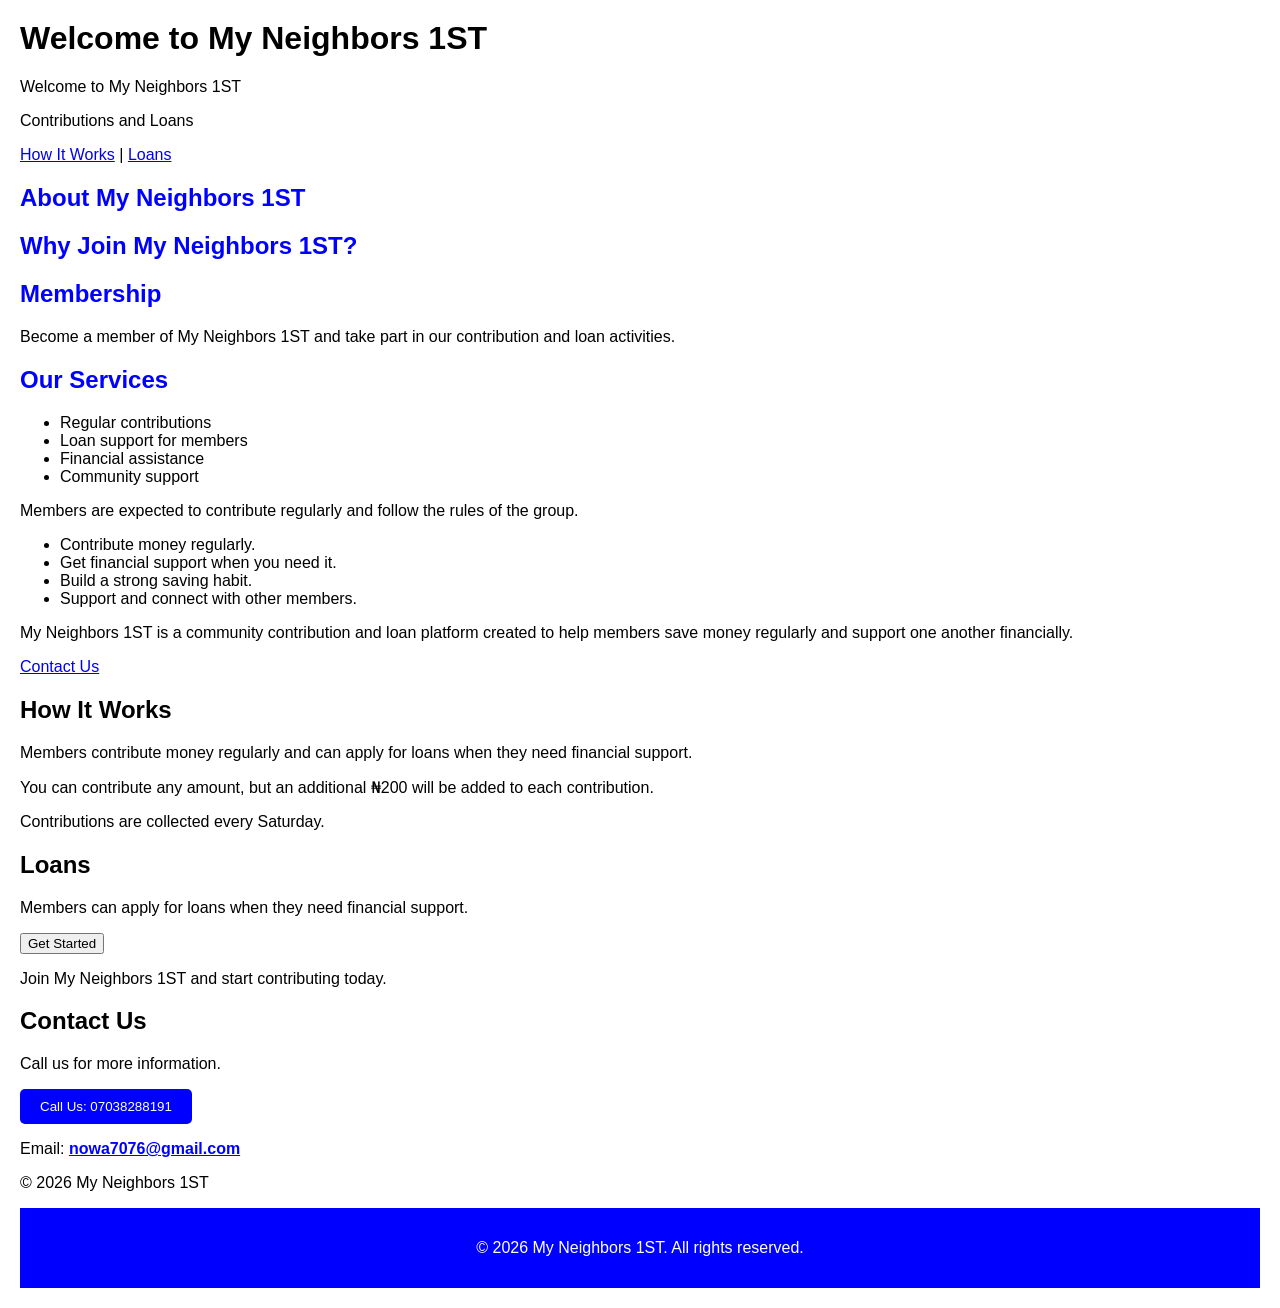
==== index.html @ dee81423 "Add files via upload" ====
</html>
</head>
<meta name="viewport" content="width=device-width, initial-scale=1.0">
  <h1>Welcome to My Neighbors 1ST</h1>
  <p>Welcome to My Neighbors 1ST</p>
  <p>Contributions and Loans</p>
  <nav>
    <a href="#how-it-works">How It Works</a> |
    <a href="#loans">Loans</a>
    <h2 style="color: blue;">About My Neighbors 1ST</h2>
    <h2 style="color: blue;">Why Join My Neighbors 1ST?</h2>
    <h2 style="color: blue;">Membership</h2>
<p>Become a member of My Neighbors 1ST and take part in our contribution and loan activities.</p>
    <h2 style="color: blue;">Our Services</h2>
<ul>
  <li>Regular contributions</li>
  <li>Loan support for members</li>
  <li>Financial assistance</li>
  <li>Community support</li>
</ul>
<p>Members are expected to contribute regularly and follow the rules of the group.</p>
<ul>
  <li>Contribute money regularly.</li>
  <li>Get financial support when you need it.</li>
  <li>Build a strong saving habit.</li>
  <li>Support and connect with other members.</li>
</ul>
<p>My Neighbors 1ST is a community contribution and loan platform created to help members save money regularly and support one another financially.</p>
    <a href="#contact">Contact Us</a>
  </nav>
<h2 id="how-it-works">How It Works</h2>
<p>Members contribute money regularly and can apply for loans when they need financial support.</p>
<p>You can contribute any amount, but an additional ₦200 will be added to each contribution.</p>
  <p>Contributions are collected every Saturday.</p>
  <h2 id="loans">Loans</h2>
<p>Members can apply for loans when they need financial support.</p>
<button>Get Started</button>
<p>Join My Neighbors 1ST and start contributing today.</p>
  <h2 id="contact">Contact Us</h2>
<p>Call us for more information.</p>
<button style="background-color: blue; color: white; padding: 10px 20px; border: none; border-radius: 5px;" onclick="window.location.href='tel:07038288191'">Call Us: 07038288191</button>
<p>Email: <a href="mailto:nowa7076@gmail.com" style="color: blue; font-weight: bold;">nowa7076@gmail.com</a></p>
  <p>© 2026 My Neighbors 1ST</p>
<footer style="text-align: center; padding: 15px; background-color: blue; color: white;">
  <p>© 2026 My Neighbors 1ST. All rights reserved.</p>
</footer>
<body style="font-family: Arial, sans-serif; margin: 0; padding: 20px;">
</html>
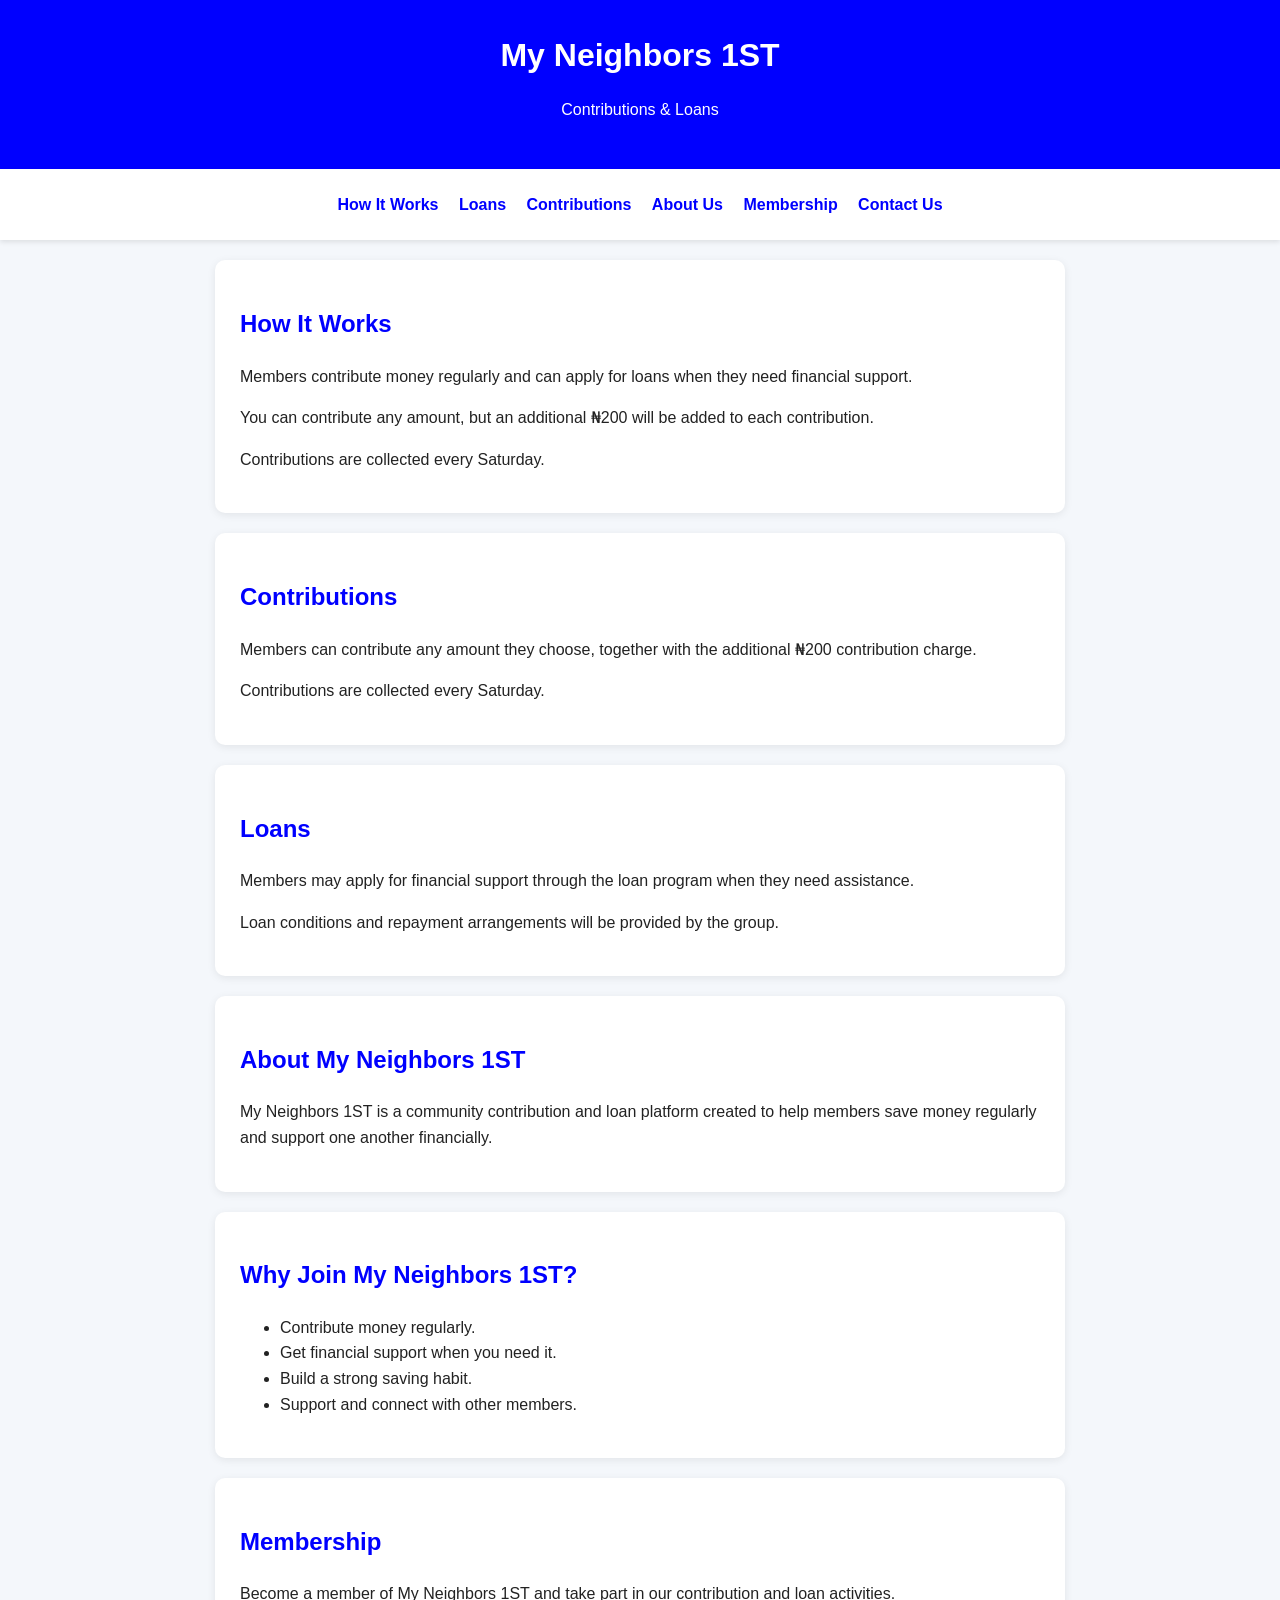
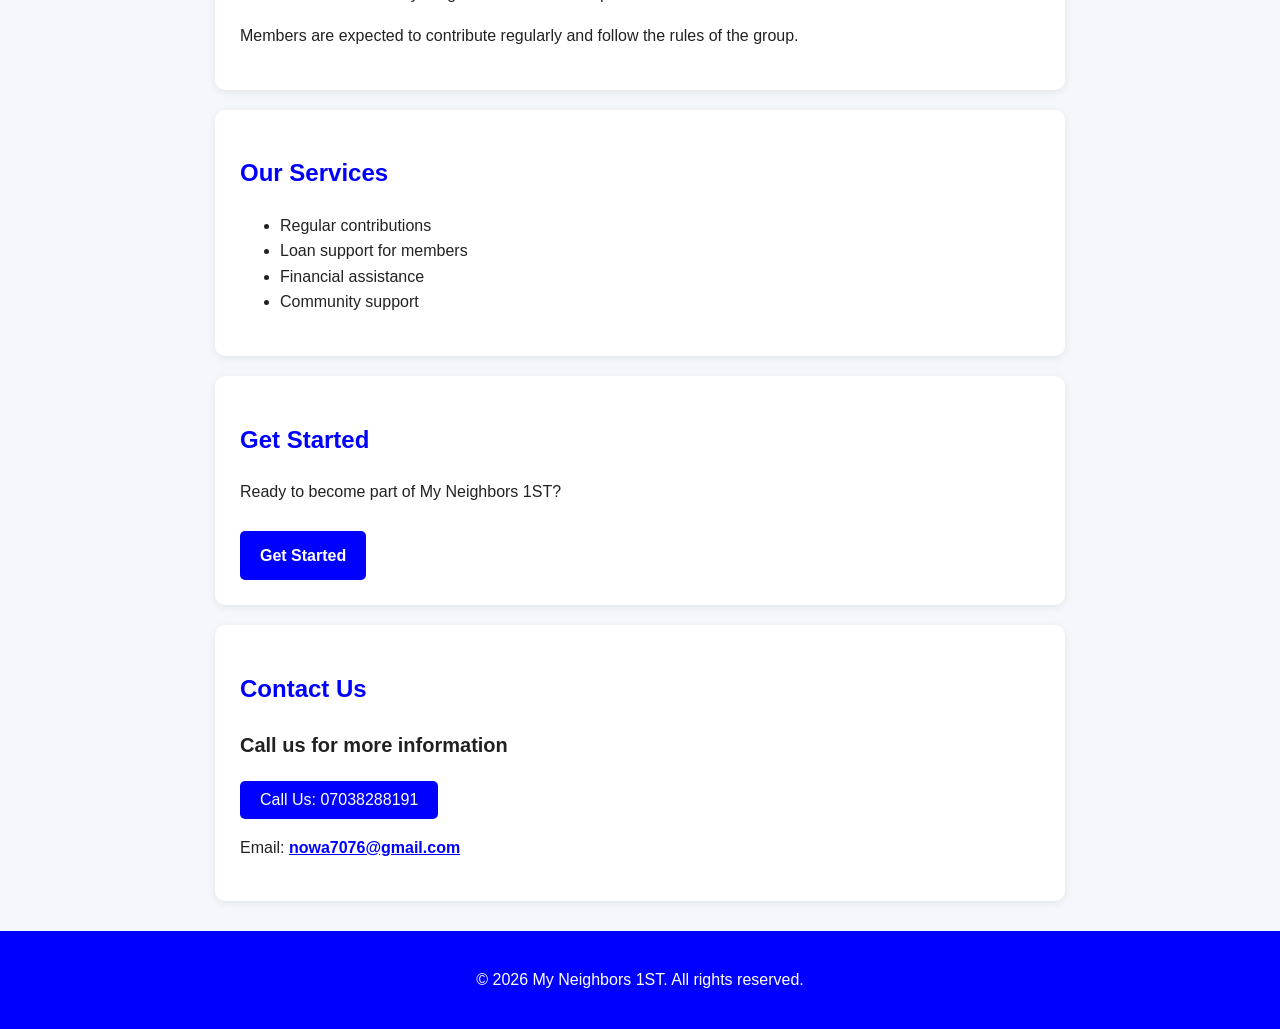
==== commit 2299f362: "Nice and beautiful Added structure and styling for the My Neighbors 1ST website, including sections " ====
--- a/index.html
+++ b/index.html
@@ -1,48 +1,235 @@
-</html>
+<!DOCTYPE html>
+<html lang="en">
+<head>
+  <meta charset="UTF-8">
+  <meta name="viewport" content="width=device-width, initial-scale=1.0">
+  <title>My Neighbors 1ST - Contributions & Loans</title>
+
+  <style>
+    body {
+      font-family: Arial, sans-serif;
+      margin: 0;
+      padding: 0;
+      background-color: #f4f7fb;
+      color: #222;
+      line-height: 1.6;
+    }
+
+    header {
+      background-color: blue;
+      color: white;
+      text-align: center;
+      padding: 30px 15px;
+    }
+
+    header h1 {
+      margin: 0;
+    }
+
+    nav {
+      background-color: white;
+      text-align: center;
+      padding: 15px;
+      box-shadow: 0 2px 5px rgba(0,0,0,0.1);
+    }
+
+    nav a {
+      color: blue;
+      text-decoration: none;
+      font-weight: bold;
+      margin: 8px;
+      display: inline-block;
+    }
+
+    section {
+      background-color: white;
+      max-width: 800px;
+      margin: 20px auto;
+      padding: 25px;
+      border-radius: 10px;
+      box-shadow: 0 2px 8px rgba(0,0,0,0.08);
+    }
+
+    h2 {
+      color: blue;
+    }
+
+    .button {
+      display: inline-block;
+      background-color: blue;
+      color: white;
+      padding: 12px 20px;
+      text-decoration: none;
+      border-radius: 5px;
+      font-weight: bold;
+      margin-top: 10px;
+    }
+
+    .contact-button {
+      background-color: blue;
+      color: white;
+      padding: 10px 20px;
+      border: none;
+      border-radius: 5px;
+      font-size: 16px;
+      cursor: pointer;
+    }
+
+    .email {
+      color: blue;
+      font-weight: bold;
+    }
+
+    footer {
+      text-align: center;
+      padding: 20px;
+      background-color: blue;
+      color: white;
+      margin-top: 30px;
+    }
+
+    @media (max-width: 600px) {
+      section {
+        margin: 15px 10px;
+        padding: 20px;
+      }
+
+      nav a {
+        display: block;
+        margin: 10px;
+      }
+    }
+  </style>
 </head>
-<meta name="viewport" content="width=device-width, initial-scale=1.0">
-  <h1>Welcome to My Neighbors 1ST</h1>
-  <p>Welcome to My Neighbors 1ST</p>
-  <p>Contributions and Loans</p>
+
+<body>
+
+  <header>
+    <h1>My Neighbors 1ST</h1>
+    <p>Contributions & Loans</p>
+  </header>
+
   <nav>
-    <a href="#how-it-works">How It Works</a> |
+    <a href="#how-it-works">How It Works</a>
     <a href="#loans">Loans</a>
-    <h2 style="color: blue;">About My Neighbors 1ST</h2>
-    <h2 style="color: blue;">Why Join My Neighbors 1ST?</h2>
-    <h2 style="color: blue;">Membership</h2>
-<p>Become a member of My Neighbors 1ST and take part in our contribution and loan activities.</p>
-    <h2 style="color: blue;">Our Services</h2>
-<ul>
-  <li>Regular contributions</li>
-  <li>Loan support for members</li>
-  <li>Financial assistance</li>
-  <li>Community support</li>
-</ul>
-<p>Members are expected to contribute regularly and follow the rules of the group.</p>
-<ul>
-  <li>Contribute money regularly.</li>
-  <li>Get financial support when you need it.</li>
-  <li>Build a strong saving habit.</li>
-  <li>Support and connect with other members.</li>
-</ul>
-<p>My Neighbors 1ST is a community contribution and loan platform created to help members save money regularly and support one another financially.</p>
+    <a href="#contributions">Contributions</a>
+    <a href="#about">About Us</a>
+    <a href="#membership">Membership</a>
     <a href="#contact">Contact Us</a>
   </nav>
-<h2 id="how-it-works">How It Works</h2>
-<p>Members contribute money regularly and can apply for loans when they need financial support.</p>
-<p>You can contribute any amount, but an additional ₦200 will be added to each contribution.</p>
-  <p>Contributions are collected every Saturday.</p>
-  <h2 id="loans">Loans</h2>
-<p>Members can apply for loans when they need financial support.</p>
-<button>Get Started</button>
-<p>Join My Neighbors 1ST and start contributing today.</p>
-  <h2 id="contact">Contact Us</h2>
-<p>Call us for more information.</p>
-<button style="background-color: blue; color: white; padding: 10px 20px; border: none; border-radius: 5px;" onclick="window.location.href='tel:07038288191'">Call Us: 07038288191</button>
-<p>Email: <a href="mailto:nowa7076@gmail.com" style="color: blue; font-weight: bold;">nowa7076@gmail.com</a></p>
-  <p>© 2026 My Neighbors 1ST</p>
-<footer style="text-align: center; padding: 15px; background-color: blue; color: white;">
-  <p>© 2026 My Neighbors 1ST. All rights reserved.</p>
-</footer>
-<body style="font-family: Arial, sans-serif; margin: 0; padding: 20px;">
+
+  <section id="how-it-works">
+    <h2>How It Works</h2>
+    <p>
+      Members contribute money regularly and can apply for loans
+      when they need financial support.
+    </p>
+    <p>
+      You can contribute any amount, but an additional ₦200 will
+      be added to each contribution.
+    </p>
+    <p>Contributions are collected every Saturday.</p>
+  </section>
+
+  <section id="contributions">
+    <h2>Contributions</h2>
+    <p>
+      Members can contribute any amount they choose, together with
+      the additional ₦200 contribution charge.
+    </p>
+    <p>
+      Contributions are collected every Saturday.
+    </p>
+  </section>
+
+  <section id="loans">
+    <h2>Loans</h2>
+    <p>
+      Members may apply for financial support through the loan
+      program when they need assistance.
+    </p>
+    <p>
+      Loan conditions and repayment arrangements will be provided
+      by the group.
+    </p>
+  </section>
+
+  <section id="about">
+    <h2>About My Neighbors 1ST</h2>
+    <p>
+      My Neighbors 1ST is a community contribution and loan platform
+      created to help members save money regularly and support one
+      another financially.
+    </p>
+  </section>
+
+  <section>
+    <h2>Why Join My Neighbors 1ST?</h2>
+    <ul>
+      <li>Contribute money regularly.</li>
+      <li>Get financial support when you need it.</li>
+      <li>Build a strong saving habit.</li>
+      <li>Support and connect with other members.</li>
+    </ul>
+  </section>
+
+  <section id="membership">
+    <h2>Membership</h2>
+    <p>
+      Become a member of My Neighbors 1ST and take part in our
+      contribution and loan activities.
+    </p>
+    <p>
+      Members are expected to contribute regularly and follow the
+      rules of the group.
+    </p>
+  </section>
+
+  <section>
+    <h2>Our Services</h2>
+    <ul>
+      <li>Regular contributions</li>
+      <li>Loan support for members</li>
+      <li>Financial assistance</li>
+      <li>Community support</li>
+    </ul>
+  </section>
+
+  <section>
+    <h2>Get Started</h2>
+    <p>
+      Ready to become part of My Neighbors 1ST?
+    </p>
+
+    <a href="#contact" class="button">Get Started</a>
+  </section>
+
+  <section id="contact">
+    <h2>Contact Us</h2>
+
+    <p style="font-weight: bold; font-size: 20px;">
+      Call us for more information
+    </p>
+
+    <button
+      class="contact-button"
+      onclick="window.location.href='tel:07038288191'">
+      Call Us: 07038288191
+    </button>
+
+    <p>
+      Email:
+      <a
+        href="mailto:nowa7076@gmail.com"
+        class="email">
+        nowa7076@gmail.com
+      </a>
+    </p>
+  </section>
+
+  <footer>
+    <p>© 2026 My Neighbors 1ST. All rights reserved.</p>
+  </footer>
+
+</body>
 </html>
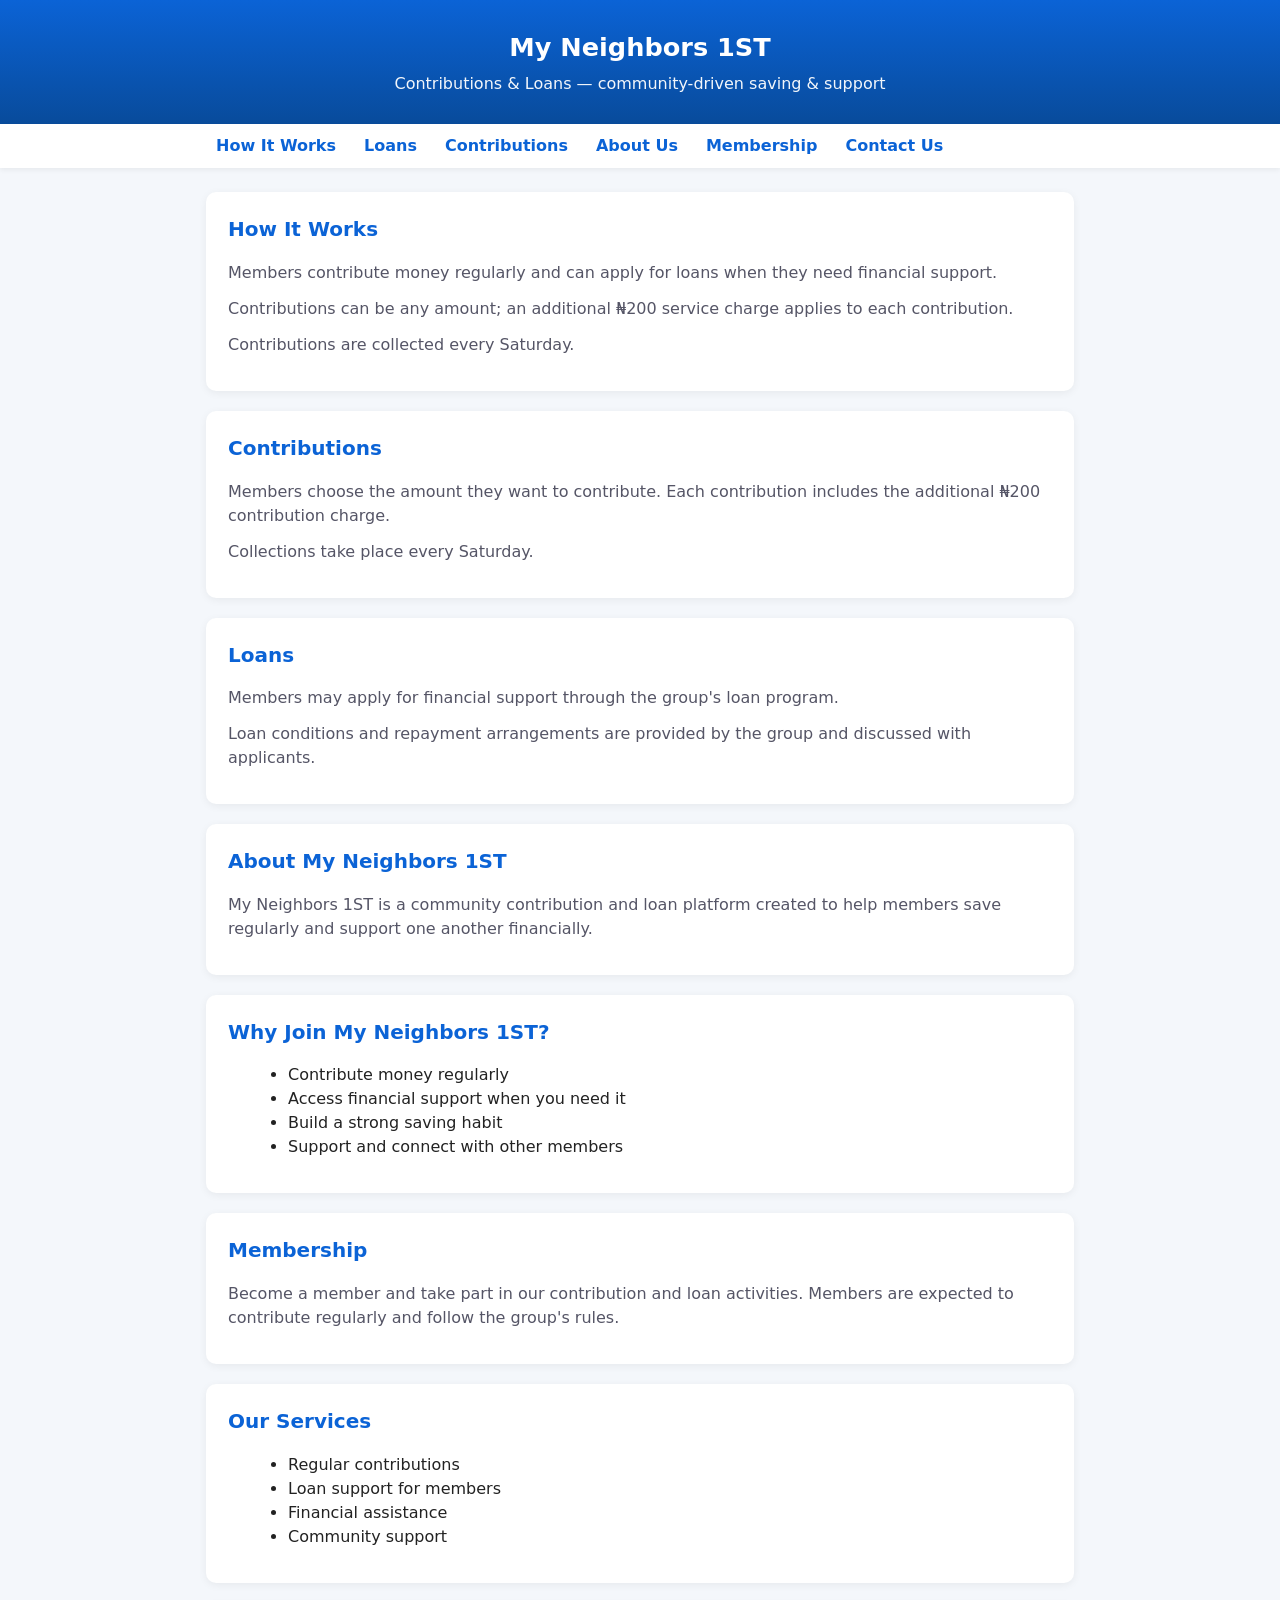
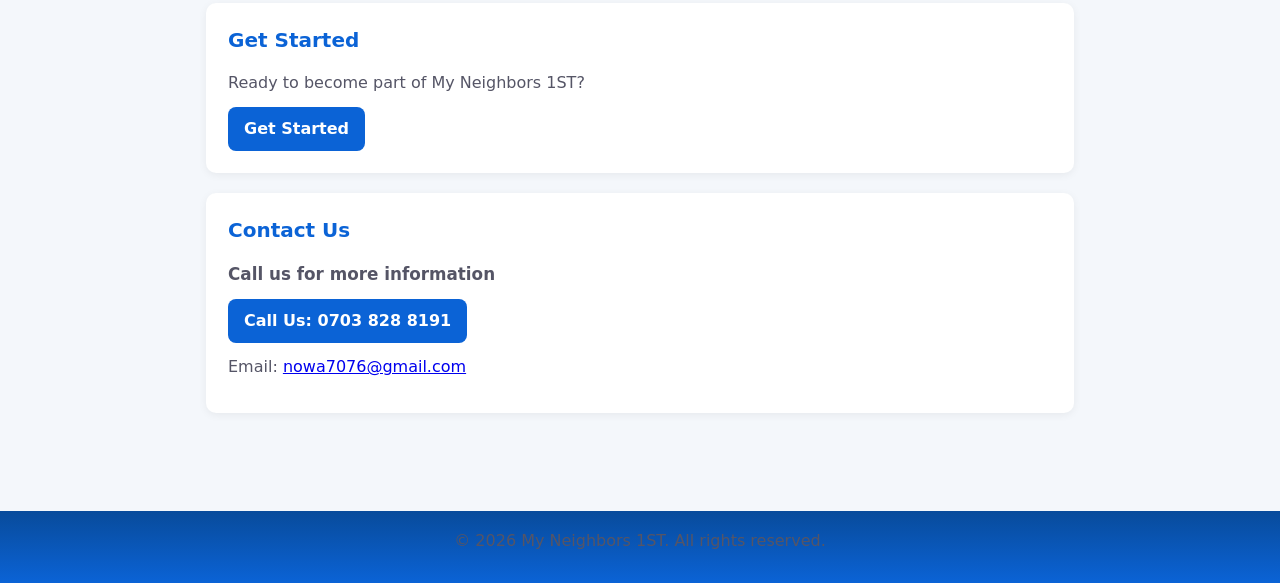
==== commit a7ac08c1: "Extract inline styles to css/styles.css and update index.html to link the stylesheet" ====
--- a/index.html
+++ b/index.html
@@ -1,235 +1,135 @@
 <!DOCTYPE html>
 <html lang="en">
 <head>
-  <meta charset="UTF-8">
-  <meta name="viewport" content="width=device-width, initial-scale=1.0">
-  <title>My Neighbors 1ST - Contributions & Loans</title>
+  <meta charset="utf-8" />
+  <meta name="viewport" content="width=device-width, initial-scale=1" />
+  <title>My Neighbors 1ST — Contributions & Loans</title>
 
-  <style>
-    body {
-      font-family: Arial, sans-serif;
-      margin: 0;
-      padding: 0;
-      background-color: #f4f7fb;
-      color: #222;
-      line-height: 1.6;
-    }
+  <!-- SEO / social -->
+  <meta name="description" content="My Neighbors 1ST is a community contribution and loan platform helping members save regularly and support each other. Join to contribute, save and access loans when needed." />
+  <meta property="og:title" content="My Neighbors 1ST — Contributions & Loans" />
+  <meta property="og:description" content="A community contribution and loan platform for members to save regularly and support one another." />
+  <meta property="og:type" content="website" />
+  <meta property="og:url" content="https://your-site.example/" />
+  <meta name="twitter:card" content="summary" />
 
-    header {
-      background-color: blue;
-      color: white;
-      text-align: center;
-      padding: 30px 15px;
-    }
-
-    header h1 {
-      margin: 0;
-    }
-
-    nav {
-      background-color: white;
-      text-align: center;
-      padding: 15px;
-      box-shadow: 0 2px 5px rgba(0,0,0,0.1);
-    }
-
-    nav a {
-      color: blue;
-      text-decoration: none;
-      font-weight: bold;
-      margin: 8px;
-      display: inline-block;
-    }
-
-    section {
-      background-color: white;
-      max-width: 800px;
-      margin: 20px auto;
-      padding: 25px;
-      border-radius: 10px;
-      box-shadow: 0 2px 8px rgba(0,0,0,0.08);
-    }
-
-    h2 {
-      color: blue;
-    }
-
-    .button {
-      display: inline-block;
-      background-color: blue;
-      color: white;
-      padding: 12px 20px;
-      text-decoration: none;
-      border-radius: 5px;
-      font-weight: bold;
-      margin-top: 10px;
-    }
-
-    .contact-button {
-      background-color: blue;
-      color: white;
-      padding: 10px 20px;
-      border: none;
-      border-radius: 5px;
-      font-size: 16px;
-      cursor: pointer;
-    }
-
-    .email {
-      color: blue;
-      font-weight: bold;
-    }
-
-    footer {
-      text-align: center;
-      padding: 20px;
-      background-color: blue;
-      color: white;
-      margin-top: 30px;
-    }
-
-    @media (max-width: 600px) {
-      section {
-        margin: 15px 10px;
-        padding: 20px;
-      }
-
-      nav a {
-        display: block;
-        margin: 10px;
-      }
-    }
-  </style>
+  <link rel="icon" href="/favicon.ico" />
+  <link rel="stylesheet" href="css/styles.css">
 </head>
 
 <body>
+  <a class="skip-link" href="#main">Skip to main content</a>
 
-  <header>
+  <header role="banner">
     <h1>My Neighbors 1ST</h1>
-    <p>Contributions & Loans</p>
+    <p>Contributions & Loans — community-driven saving & support</p>
   </header>
 
-  <nav>
-    <a href="#how-it-works">How It Works</a>
-    <a href="#loans">Loans</a>
-    <a href="#contributions">Contributions</a>
-    <a href="#about">About Us</a>
-    <a href="#membership">Membership</a>
-    <a href="#contact">Contact Us</a>
+  <nav class="nav-wrap" aria-label="Primary navigation">
+    <div class="nav-container">
+      <div class="brand-inline" aria-hidden="true"></div>
+
+      <button class="menu-toggle" aria-expanded="false" aria-controls="primary-nav">Menu ▾</button>
+
+      <ul id="primary-nav" class="nav-list" role="menubar">
+        <li role="none"><a role="menuitem" href="#how-it-works">How It Works</a></li>
+        <li role="none"><a role="menuitem" href="#loans">Loans</a></li>
+        <li role="none"><a role="menuitem" href="#contributions">Contributions</a></li>
+        <li role="none"><a role="menuitem" href="#about">About Us</a></li>
+        <li role="none"><a role="menuitem" href="#membership">Membership</a></li>
+        <li role="none"><a role="menuitem" href="#contact">Contact Us</a></li>
+      </ul>
+    </div>
   </nav>
 
-  <section id="how-it-works">
-    <h2>How It Works</h2>
-    <p>
-      Members contribute money regularly and can apply for loans
-      when they need financial support.
-    </p>
-    <p>
-      You can contribute any amount, but an additional ₦200 will
-      be added to each contribution.
-    </p>
-    <p>Contributions are collected every Saturday.</p>
-  </section>
+  <main id="main" tabindex="-1">
+    <section id="how-it-works" class="card" aria-labelledby="how-it-works-title">
+      <h2 id="how-it-works-title">How It Works</h2>
+      <p>Members contribute money regularly and can apply for loans when they need financial support.</p>
+      <p>Contributions can be any amount; an additional ₦200 service charge applies to each contribution.</p>
+      <p>Contributions are collected every Saturday.</p>
+    </section>
 
-  <section id="contributions">
-    <h2>Contributions</h2>
-    <p>
-      Members can contribute any amount they choose, together with
-      the additional ₦200 contribution charge.
-    </p>
-    <p>
-      Contributions are collected every Saturday.
-    </p>
-  </section>
+    <section id="contributions" class="card" aria-labelledby="contributions-title">
+      <h2 id="contributions-title">Contributions</h2>
+      <p>Members choose the amount they want to contribute. Each contribution includes the additional ₦200 contribution charge.</p>
+      <p>Collections take place every Saturday.</p>
+    </section>
 
-  <section id="loans">
-    <h2>Loans</h2>
-    <p>
-      Members may apply for financial support through the loan
-      program when they need assistance.
-    </p>
-    <p>
-      Loan conditions and repayment arrangements will be provided
-      by the group.
-    </p>
-  </section>
+    <section id="loans" class="card" aria-labelledby="loans-title">
+      <h2 id="loans-title">Loans</h2>
+      <p>Members may apply for financial support through the group's loan program.</p>
+      <p>Loan conditions and repayment arrangements are provided by the group and discussed with applicants.</p>
+    </section>
 
-  <section id="about">
-    <h2>About My Neighbors 1ST</h2>
-    <p>
-      My Neighbors 1ST is a community contribution and loan platform
-      created to help members save money regularly and support one
-      another financially.
-    </p>
-  </section>
+    <section id="about" class="card" aria-labelledby="about-title">
+      <h2 id="about-title">About My Neighbors 1ST</h2>
+      <p>My Neighbors 1ST is a community contribution and loan platform created to help members save regularly and support one another financially.</p>
+    </section>
 
-  <section>
-    <h2>Why Join My Neighbors 1ST?</h2>
-    <ul>
-      <li>Contribute money regularly.</li>
-      <li>Get financial support when you need it.</li>
-      <li>Build a strong saving habit.</li>
-      <li>Support and connect with other members.</li>
-    </ul>
-  </section>
+    <section class="card" aria-labelledby="why-join-title">
+      <h2 id="why-join-title">Why Join My Neighbors 1ST?</h2>
+      <ul>
+        <li>Contribute money regularly</li>
+        <li>Access financial support when you need it</li>
+        <li>Build a strong saving habit</li>
+        <li>Support and connect with other members</li>
+      </ul>
+    </section>
 
-  <section id="membership">
-    <h2>Membership</h2>
-    <p>
-      Become a member of My Neighbors 1ST and take part in our
-      contribution and loan activities.
-    </p>
-    <p>
-      Members are expected to contribute regularly and follow the
-      rules of the group.
-    </p>
-  </section>
+    <section id="membership" class="card" aria-labelledby="membership-title">
+      <h2 id="membership-title">Membership</h2>
+      <p>Become a member and take part in our contribution and loan activities. Members are expected to contribute regularly and follow the group's rules.</p>
+    </section>
 
-  <section>
-    <h2>Our Services</h2>
-    <ul>
-      <li>Regular contributions</li>
-      <li>Loan support for members</li>
-      <li>Financial assistance</li>
-      <li>Community support</li>
-    </ul>
-  </section>
+    <section class="card" aria-labelledby="services-title">
+      <h2 id="services-title">Our Services</h2>
+      <ul>
+        <li>Regular contributions</li>
+        <li>Loan support for members</li>
+        <li>Financial assistance</li>
+        <li>Community support</li>
+      </ul>
+    </section>
 
-  <section>
-    <h2>Get Started</h2>
-    <p>
-      Ready to become part of My Neighbors 1ST?
-    </p>
+    <section class="card" aria-labelledby="get-started-title">
+      <h2 id="get-started-title">Get Started</h2>
+      <p>Ready to become part of My Neighbors 1ST?</p>
+      <a class="button" href="#contact">Get Started</a>
+    </section>
 
-    <a href="#contact" class="button">Get Started</a>
-  </section>
+    <section id="contact" class="card" aria-labelledby="contact-title">
+      <h2 id="contact-title">Contact Us</h2>
 
-  <section id="contact">
-    <h2>Contact Us</h2>
+      <p style="font-weight: 700; font-size: 1.05rem; margin-bottom:12px;">Call us for more information</p>
 
-    <p style="font-weight: bold; font-size: 20px;">
-      Call us for more information
-    </p>
+      <!-- use anchor so users can copy/save number; works on mobile and desktop -->
+      <p>
+        <a class="contact-button" href="tel:+2347038288191" aria-label="Call My Neighbors 1ST">Call Us: 0703 828 8191</a>
+      </p>
 
-    <button
-      class="contact-button"
-      onclick="window.location.href='tel:07038288191'">
-      Call Us: 07038288191
-    </button>
+      <p>Email: <a href="mailto:nowa7076@gmail.com" class="email">nowa7076@gmail.com</a></p>
 
-    <p>
-      Email:
-      <a
-        href="mailto:nowa7076@gmail.com"
-        class="email">
-        nowa7076@gmail.com
-      </a>
-    </p>
-  </section>
+      <!-- Optional: provide a lightweight contact form here if you want messages directly from the site -->
+    </section>
+  </main>
 
-  <footer>
+  <footer role="contentinfo">
     <p>© 2026 My Neighbors 1ST. All rights reserved.</p>
   </footer>
 
+  <script>
+    // Simple accessible mobile menu toggle
+    (function () {
+      const toggle = document.querySelector('.menu-toggle');
+      const nav = document.getElementById('primary-nav');
+      if (!toggle || !nav) return;
+      toggle.addEventListener('click', function () {
+        const expanded = this.getAttribute('aria-expanded') === 'true';
+        this.setAttribute('aria-expanded', String(!expanded));
+        nav.classList.toggle('show');
+      });
+    })();
+  </script>
 </body>
 </html>
--- a/css/styles.css
+++ b/css/styles.css
@@ -0,0 +1,153 @@
+/* styles.css — extracted from index.html
+   Small external stylesheet for My Neighbors 1ST
+*/
+:root{
+  --bg: #f4f7fb;
+  --surface: #ffffff;
+  --brand: #0b63d6; /* accessible blue */
+  --brand-dark: #084b9b;
+  --text: #222;
+  --muted: #556;
+  --radius: 10px;
+  --max-width: 900px;
+  --gap: 20px;
+  --accent: #0b63d6;
+}
+
+/* Reset / base */
+*{box-sizing:border-box}
+html,body{height:100%}
+body {
+  font-family: system-ui, -apple-system, "Segoe UI", Roboto, "Helvetica Neue", Arial;
+  margin: 0;
+  padding: 0;
+  background-color: var(--bg);
+  color: var(--text);
+  line-height: 1.5;
+  -webkit-font-smoothing:antialiased;
+  -moz-osx-font-smoothing:grayscale;
+}
+
+/* Skip link for keyboard users */
+.skip-link {
+  position: absolute;
+  left: -999px;
+  top: auto;
+  width: 1px;
+  height: 1px;
+  overflow: hidden;
+  z-index: -10;
+}
+.skip-link:focus {
+  position: static;
+  left: 0;
+  top: 0;
+  width: auto;
+  height: auto;
+  padding: 12px;
+  background: var(--brand);
+  color: white;
+  z-index: 999;
+}
+
+header {
+  background: linear-gradient(180deg, var(--brand), var(--brand-dark));
+  color: white;
+  text-align: center;
+  padding: 28px 16px;
+}
+header h1{margin:0;font-size:1.6rem}
+header p{margin:6px 0 0;color:rgba(255,255,255,0.95)}
+
+/* Navigation */
+.nav-wrap {
+  background: var(--surface);
+  box-shadow: 0 2px 5px rgba(0,0,0,0.06);
+}
+.nav-container{
+  max-width: var(--max-width);
+  margin: 0 auto;
+  display:flex;
+  align-items:center;
+  justify-content:space-between;
+  gap:12px;
+  padding: 10px 16px;
+}
+.brand-inline{display:none} /* kept for future logo */
+.nav-list{
+  list-style:none;
+  margin:0;
+  padding:0;
+  display:flex;
+  gap:8px;
+  align-items:center;
+}
+.nav-list a {
+  color: var(--brand);
+  text-decoration: none;
+  font-weight:600;
+  padding:8px 10px;
+  border-radius:6px;
+}
+.nav-list a:hover,
+.nav-list a:focus{background:rgba(11,99,214,0.08); outline:none}
+
+.menu-toggle {
+  display:none;
+  background:transparent;
+  border:0;
+  color:var(--brand);
+  font-weight:700;
+  cursor:pointer;
+}
+
+main {
+  max-width: var(--max-width);
+  margin: 24px auto;
+  padding: 0 16px 48px;
+}
+
+section.card {
+  background: var(--surface);
+  padding: 22px;
+  border-radius: var(--radius);
+  box-shadow: 0 2px 8px rgba(0,0,0,0.06);
+  margin-bottom: var(--gap);
+}
+
+h2 { color: var(--brand); margin-top:0; font-size:1.25rem; }
+p { color: var(--muted); margin:0 0 12px 0; }
+ul{ margin:8px 0 12px 20px; }
+
+.button, .contact-button {
+  display:inline-block;
+  background:var(--accent);
+  color:white;
+  padding:10px 16px;
+  text-decoration:none;
+  border-radius:8px;
+  font-weight:700;
+  border: none;
+  cursor:pointer;
+}
+.contact-button { font-size:1rem; }
+
+/* Focus styles for keyboard users */
+:focus { outline: 3px solid rgba(11,99,214,0.18); outline-offset: 2px; }
+:focus:not(:focus-visible) { outline: none; }
+
+footer{
+  text-align:center;
+  padding:18px 16px;
+  background: linear-gradient(180deg,var(--brand-dark),var(--brand));
+  color:white;
+  margin-top:30px;
+}
+
+/* Responsive nav */
+@media (max-width: 800px) {
+  .nav-list{ display:none; flex-direction:column; gap:0; width:100%;}
+  .nav-list.show{ display:flex; }
+  .menu-toggle{ display:inline-block; }
+  .nav-container{ align-items:flex-start; flex-direction:column; gap:8px; }
+}
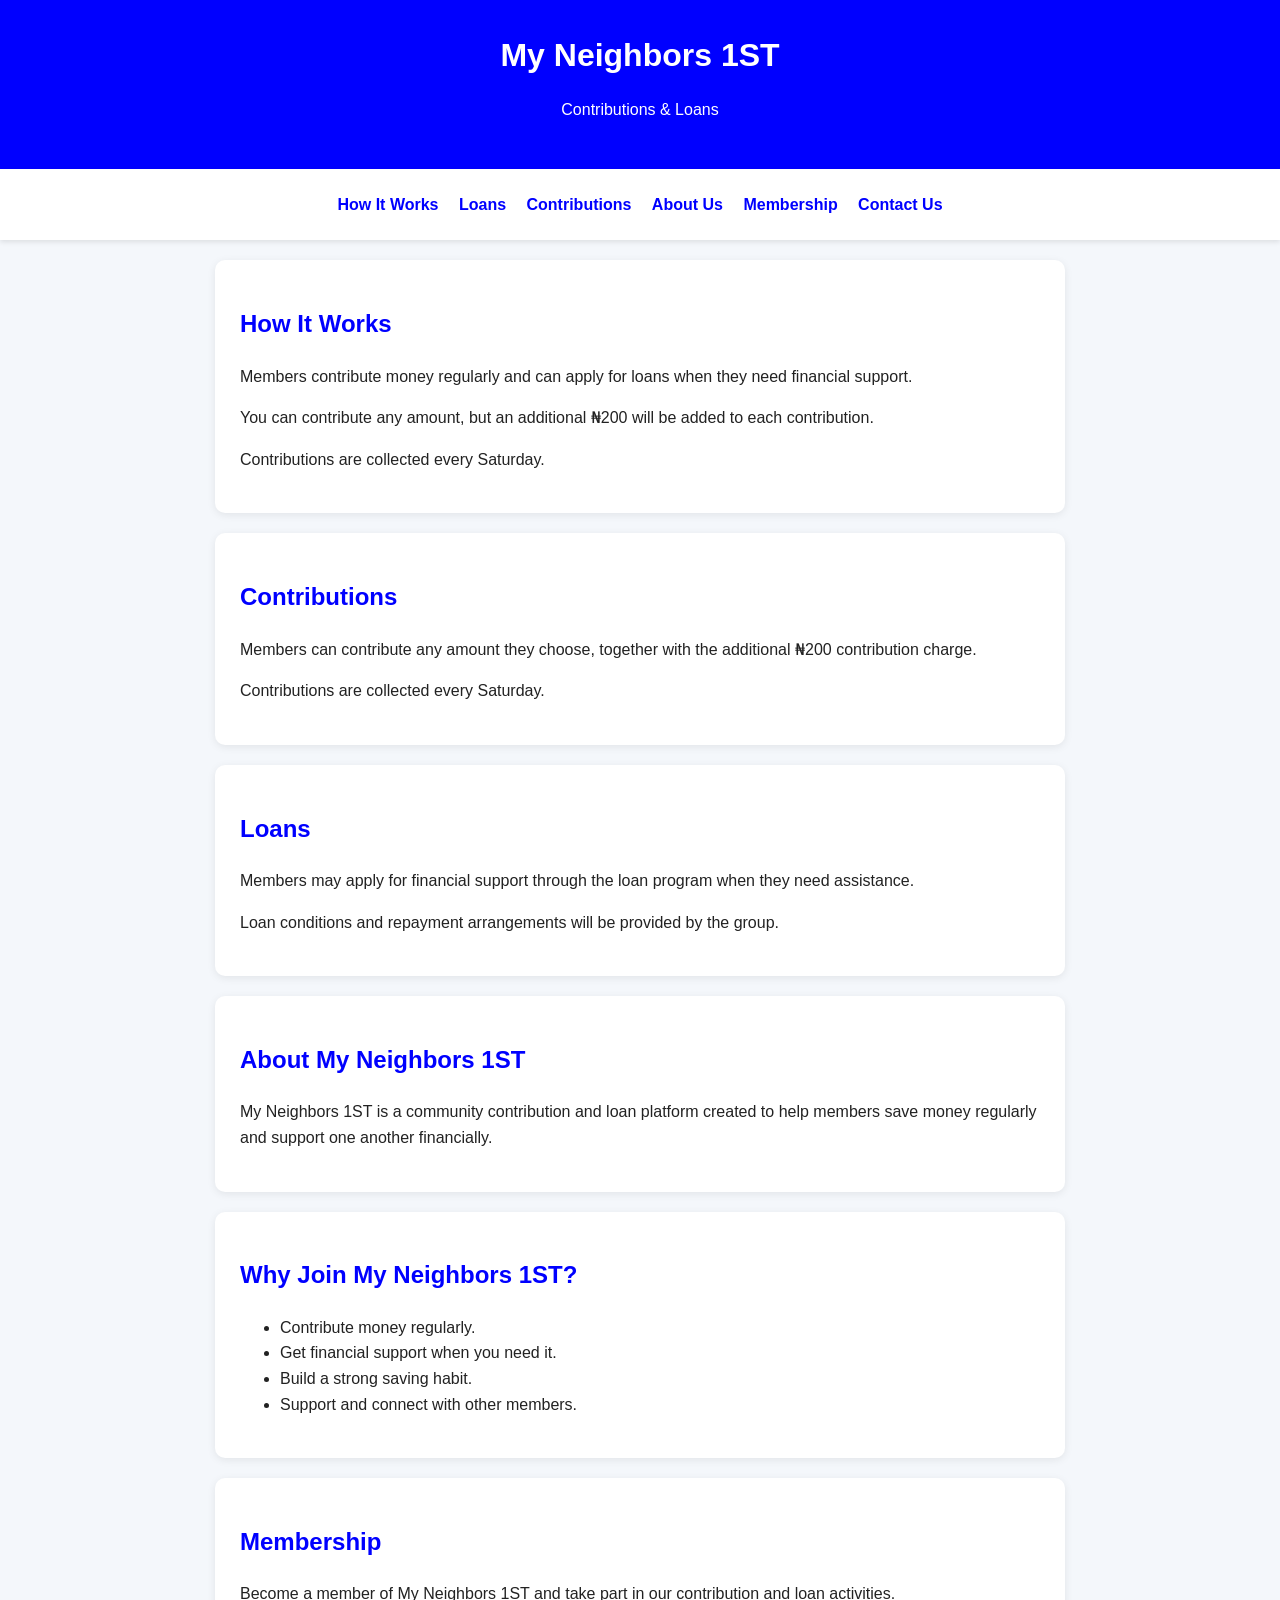
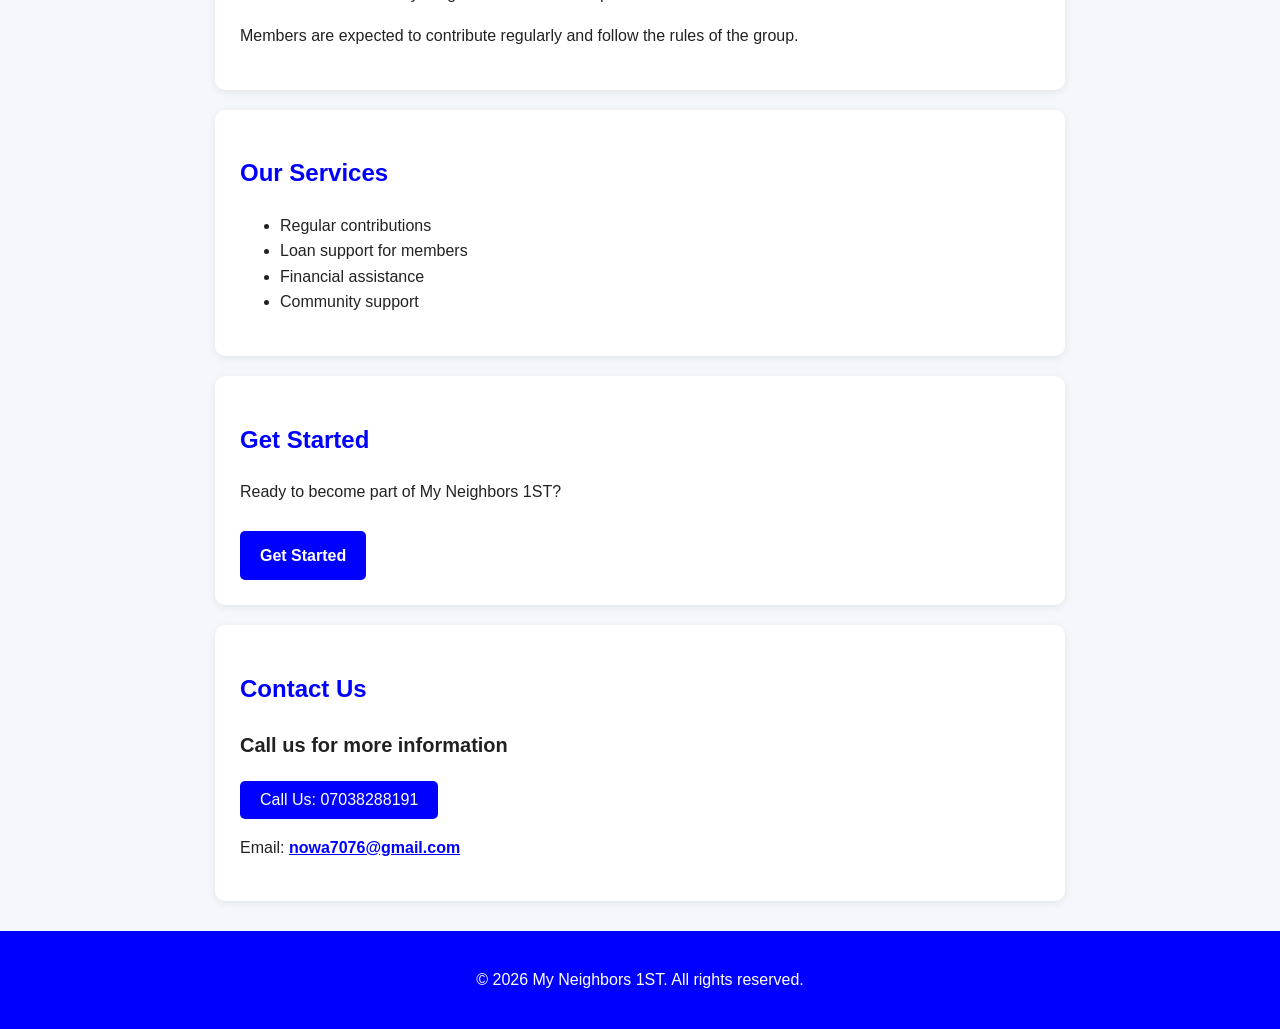
==== commit fb80303d: "Add files via upload" ====
--- a/index.html
+++ b/index.html
@@ -1,135 +1,235 @@
 <!DOCTYPE html>
 <html lang="en">
 <head>
-  <meta charset="utf-8" />
-  <meta name="viewport" content="width=device-width, initial-scale=1" />
-  <title>My Neighbors 1ST — Contributions & Loans</title>
-
-  <!-- SEO / social -->
-  <meta name="description" content="My Neighbors 1ST is a community contribution and loan platform helping members save regularly and support each other. Join to contribute, save and access loans when needed." />
-  <meta property="og:title" content="My Neighbors 1ST — Contributions & Loans" />
-  <meta property="og:description" content="A community contribution and loan platform for members to save regularly and support one another." />
-  <meta property="og:type" content="website" />
-  <meta property="og:url" content="https://your-site.example/" />
-  <meta name="twitter:card" content="summary" />
-
-  <link rel="icon" href="/favicon.ico" />
-  <link rel="stylesheet" href="css/styles.css">
+  <meta charset="UTF-8">
+  <meta name="viewport" content="width=device-width, initial-scale=1.0">
+  <title>My Neighbors 1ST - Contributions & Loans</title>
+
+  <style>
+    body {
+      font-family: Arial, sans-serif;
+      margin: 0;
+      padding: 0;
+      background-color: #f4f7fb;
+      color: #222;
+      line-height: 1.6;
+    }
+
+    header {
+      background-color: blue;
+      color: white;
+      text-align: center;
+      padding: 30px 15px;
+    }
+
+    header h1 {
+      margin: 0;
+    }
+
+    nav {
+      background-color: white;
+      text-align: center;
+      padding: 15px;
+      box-shadow: 0 2px 5px rgba(0,0,0,0.1);
+    }
+
+    nav a {
+      color: blue;
+      text-decoration: none;
+      font-weight: bold;
+      margin: 8px;
+      display: inline-block;
+    }
+
+    section {
+      background-color: white;
+      max-width: 800px;
+      margin: 20px auto;
+      padding: 25px;
+      border-radius: 10px;
+      box-shadow: 0 2px 8px rgba(0,0,0,0.08);
+    }
+
+    h2 {
+      color: blue;
+    }
+
+    .button {
+      display: inline-block;
+      background-color: blue;
+      color: white;
+      padding: 12px 20px;
+      text-decoration: none;
+      border-radius: 5px;
+      font-weight: bold;
+      margin-top: 10px;
+    }
+
+    .contact-button {
+      background-color: blue;
+      color: white;
+      padding: 10px 20px;
+      border: none;
+      border-radius: 5px;
+      font-size: 16px;
+      cursor: pointer;
+    }
+
+    .email {
+      color: blue;
+      font-weight: bold;
+    }
+
+    footer {
+      text-align: center;
+      padding: 20px;
+      background-color: blue;
+      color: white;
+      margin-top: 30px;
+    }
+
+    @media (max-width: 600px) {
+      section {
+        margin: 15px 10px;
+        padding: 20px;
+      }
+
+      nav a {
+        display: block;
+        margin: 10px;
+      }
+    }
+  </style>
 </head>
 
 <body>
-  <a class="skip-link" href="#main">Skip to main content</a>
-
-  <header role="banner">
+
+  <header>
     <h1>My Neighbors 1ST</h1>
-    <p>Contributions & Loans — community-driven saving & support</p>
+    <p>Contributions & Loans</p>
   </header>
 
-  <nav class="nav-wrap" aria-label="Primary navigation">
-    <div class="nav-container">
-      <div class="brand-inline" aria-hidden="true"></div>
-
-      <button class="menu-toggle" aria-expanded="false" aria-controls="primary-nav">Menu ▾</button>
-
-      <ul id="primary-nav" class="nav-list" role="menubar">
-        <li role="none"><a role="menuitem" href="#how-it-works">How It Works</a></li>
-        <li role="none"><a role="menuitem" href="#loans">Loans</a></li>
-        <li role="none"><a role="menuitem" href="#contributions">Contributions</a></li>
-        <li role="none"><a role="menuitem" href="#about">About Us</a></li>
-        <li role="none"><a role="menuitem" href="#membership">Membership</a></li>
-        <li role="none"><a role="menuitem" href="#contact">Contact Us</a></li>
-      </ul>
-    </div>
+  <nav>
+    <a href="#how-it-works">How It Works</a>
+    <a href="#loans">Loans</a>
+    <a href="#contributions">Contributions</a>
+    <a href="#about">About Us</a>
+    <a href="#membership">Membership</a>
+    <a href="#contact">Contact Us</a>
   </nav>
 
-  <main id="main" tabindex="-1">
-    <section id="how-it-works" class="card" aria-labelledby="how-it-works-title">
-      <h2 id="how-it-works-title">How It Works</h2>
-      <p>Members contribute money regularly and can apply for loans when they need financial support.</p>
-      <p>Contributions can be any amount; an additional ₦200 service charge applies to each contribution.</p>
-      <p>Contributions are collected every Saturday.</p>
-    </section>
-
-    <section id="contributions" class="card" aria-labelledby="contributions-title">
-      <h2 id="contributions-title">Contributions</h2>
-      <p>Members choose the amount they want to contribute. Each contribution includes the additional ₦200 contribution charge.</p>
-      <p>Collections take place every Saturday.</p>
-    </section>
-
-    <section id="loans" class="card" aria-labelledby="loans-title">
-      <h2 id="loans-title">Loans</h2>
-      <p>Members may apply for financial support through the group's loan program.</p>
-      <p>Loan conditions and repayment arrangements are provided by the group and discussed with applicants.</p>
-    </section>
-
-    <section id="about" class="card" aria-labelledby="about-title">
-      <h2 id="about-title">About My Neighbors 1ST</h2>
-      <p>My Neighbors 1ST is a community contribution and loan platform created to help members save regularly and support one another financially.</p>
-    </section>
-
-    <section class="card" aria-labelledby="why-join-title">
-      <h2 id="why-join-title">Why Join My Neighbors 1ST?</h2>
-      <ul>
-        <li>Contribute money regularly</li>
-        <li>Access financial support when you need it</li>
-        <li>Build a strong saving habit</li>
-        <li>Support and connect with other members</li>
-      </ul>
-    </section>
-
-    <section id="membership" class="card" aria-labelledby="membership-title">
-      <h2 id="membership-title">Membership</h2>
-      <p>Become a member and take part in our contribution and loan activities. Members are expected to contribute regularly and follow the group's rules.</p>
-    </section>
-
-    <section class="card" aria-labelledby="services-title">
-      <h2 id="services-title">Our Services</h2>
-      <ul>
-        <li>Regular contributions</li>
-        <li>Loan support for members</li>
-        <li>Financial assistance</li>
-        <li>Community support</li>
-      </ul>
-    </section>
-
-    <section class="card" aria-labelledby="get-started-title">
-      <h2 id="get-started-title">Get Started</h2>
-      <p>Ready to become part of My Neighbors 1ST?</p>
-      <a class="button" href="#contact">Get Started</a>
-    </section>
-
-    <section id="contact" class="card" aria-labelledby="contact-title">
-      <h2 id="contact-title">Contact Us</h2>
-
-      <p style="font-weight: 700; font-size: 1.05rem; margin-bottom:12px;">Call us for more information</p>
-
-      <!-- use anchor so users can copy/save number; works on mobile and desktop -->
-      <p>
-        <a class="contact-button" href="tel:+2347038288191" aria-label="Call My Neighbors 1ST">Call Us: 0703 828 8191</a>
-      </p>
-
-      <p>Email: <a href="mailto:nowa7076@gmail.com" class="email">nowa7076@gmail.com</a></p>
-
-      <!-- Optional: provide a lightweight contact form here if you want messages directly from the site -->
-    </section>
-  </main>
-
-  <footer role="contentinfo">
+  <section id="how-it-works">
+    <h2>How It Works</h2>
+    <p>
+      Members contribute money regularly and can apply for loans
+      when they need financial support.
+    </p>
+    <p>
+      You can contribute any amount, but an additional ₦200 will
+      be added to each contribution.
+    </p>
+    <p>Contributions are collected every Saturday.</p>
+  </section>
+
+  <section id="contributions">
+    <h2>Contributions</h2>
+    <p>
+      Members can contribute any amount they choose, together with
+      the additional ₦200 contribution charge.
+    </p>
+    <p>
+      Contributions are collected every Saturday.
+    </p>
+  </section>
+
+  <section id="loans">
+    <h2>Loans</h2>
+    <p>
+      Members may apply for financial support through the loan
+      program when they need assistance.
+    </p>
+    <p>
+      Loan conditions and repayment arrangements will be provided
+      by the group.
+    </p>
+  </section>
+
+  <section id="about">
+    <h2>About My Neighbors 1ST</h2>
+    <p>
+      My Neighbors 1ST is a community contribution and loan platform
+      created to help members save money regularly and support one
+      another financially.
+    </p>
+  </section>
+
+  <section>
+    <h2>Why Join My Neighbors 1ST?</h2>
+    <ul>
+      <li>Contribute money regularly.</li>
+      <li>Get financial support when you need it.</li>
+      <li>Build a strong saving habit.</li>
+      <li>Support and connect with other members.</li>
+    </ul>
+  </section>
+
+  <section id="membership">
+    <h2>Membership</h2>
+    <p>
+      Become a member of My Neighbors 1ST and take part in our
+      contribution and loan activities.
+    </p>
+    <p>
+      Members are expected to contribute regularly and follow the
+      rules of the group.
+    </p>
+  </section>
+
+  <section>
+    <h2>Our Services</h2>
+    <ul>
+      <li>Regular contributions</li>
+      <li>Loan support for members</li>
+      <li>Financial assistance</li>
+      <li>Community support</li>
+    </ul>
+  </section>
+
+  <section>
+    <h2>Get Started</h2>
+    <p>
+      Ready to become part of My Neighbors 1ST?
+    </p>
+
+    <a href="#contact" class="button">Get Started</a>
+  </section>
+
+  <section id="contact">
+    <h2>Contact Us</h2>
+
+    <p style="font-weight: bold; font-size: 20px;">
+      Call us for more information
+    </p>
+
+    <button
+      class="contact-button"
+      onclick="window.location.href='tel:07038288191'">
+      Call Us: 07038288191
+    </button>
+
+    <p>
+      Email:
+      <a
+        href="mailto:nowa7076@gmail.com"
+        class="email">
+        nowa7076@gmail.com
+      </a>
+    </p>
+  </section>
+
+  <footer>
     <p>© 2026 My Neighbors 1ST. All rights reserved.</p>
   </footer>
 
-  <script>
-    // Simple accessible mobile menu toggle
-    (function () {
-      const toggle = document.querySelector('.menu-toggle');
-      const nav = document.getElementById('primary-nav');
-      if (!toggle || !nav) return;
-      toggle.addEventListener('click', function () {
-        const expanded = this.getAttribute('aria-expanded') === 'true';
-        this.setAttribute('aria-expanded', String(!expanded));
-        nav.classList.toggle('show');
-      });
-    })();
-  </script>
 </body>
 </html>
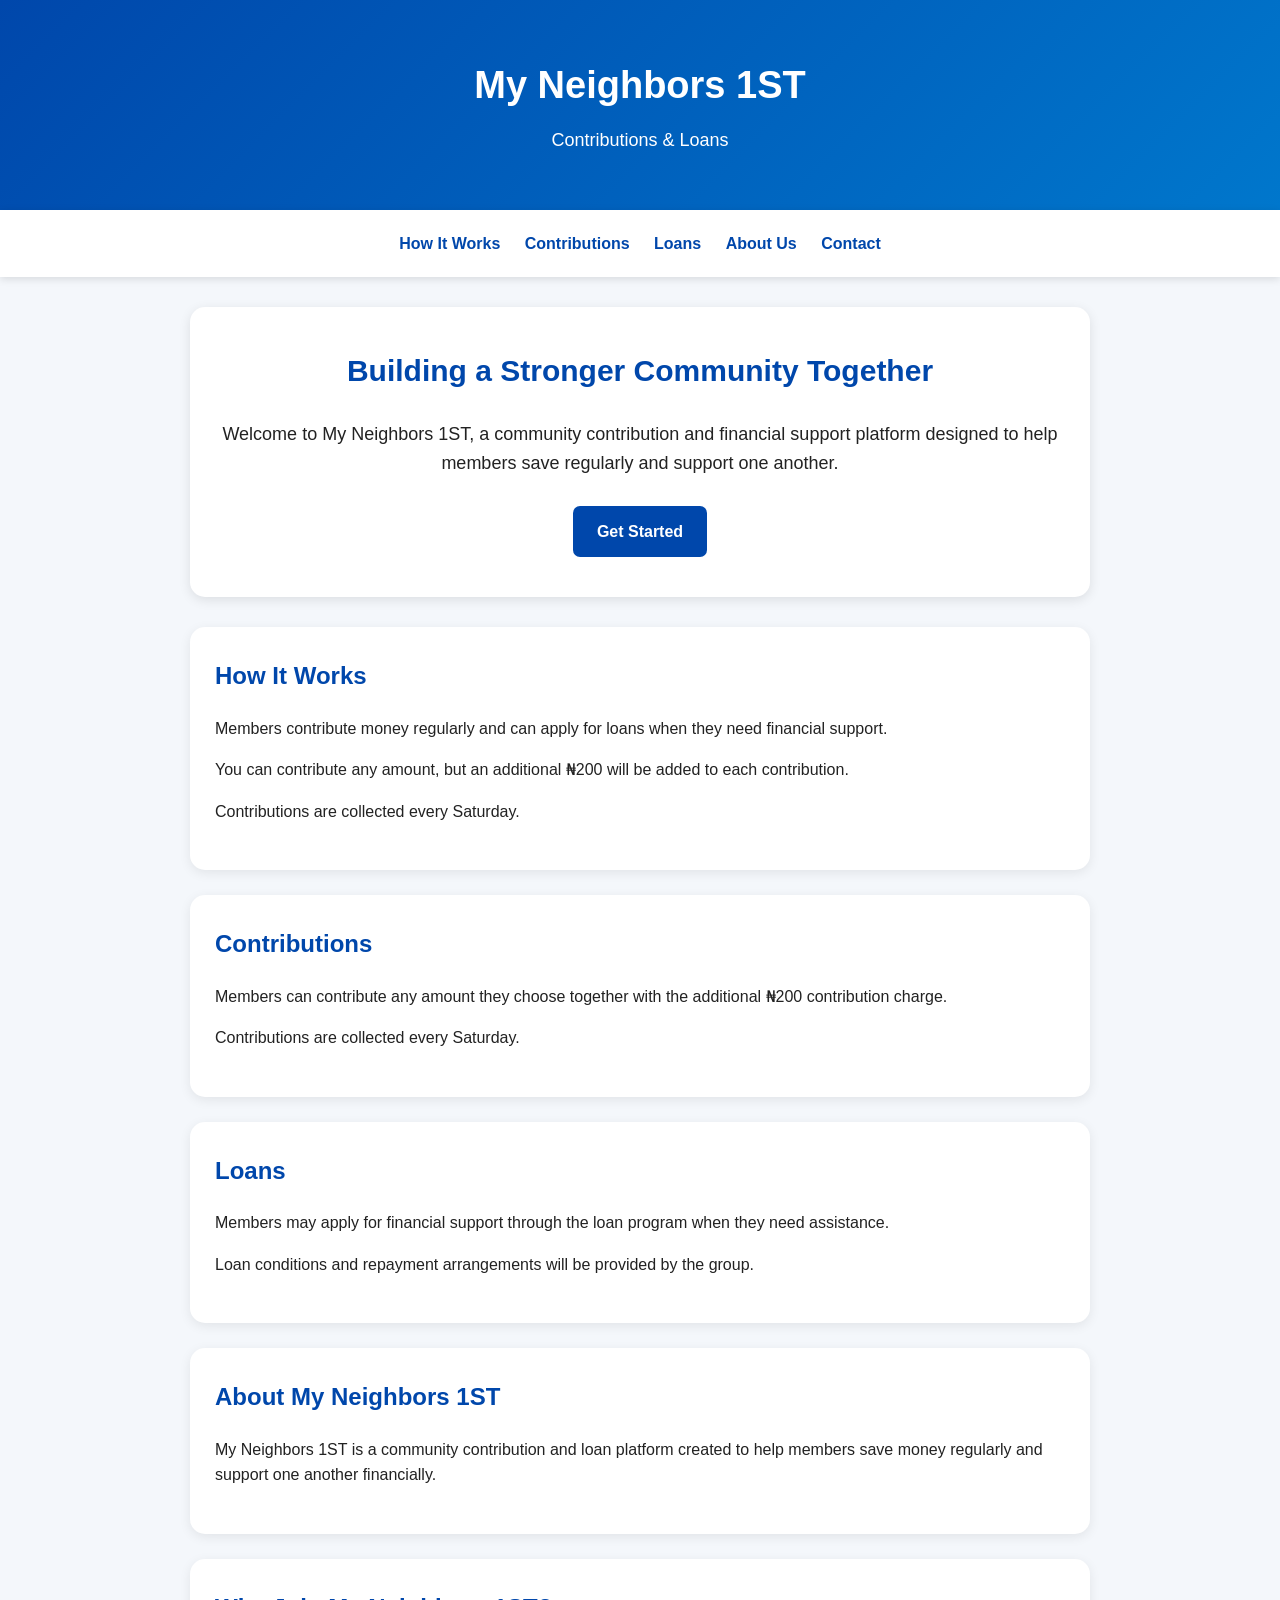
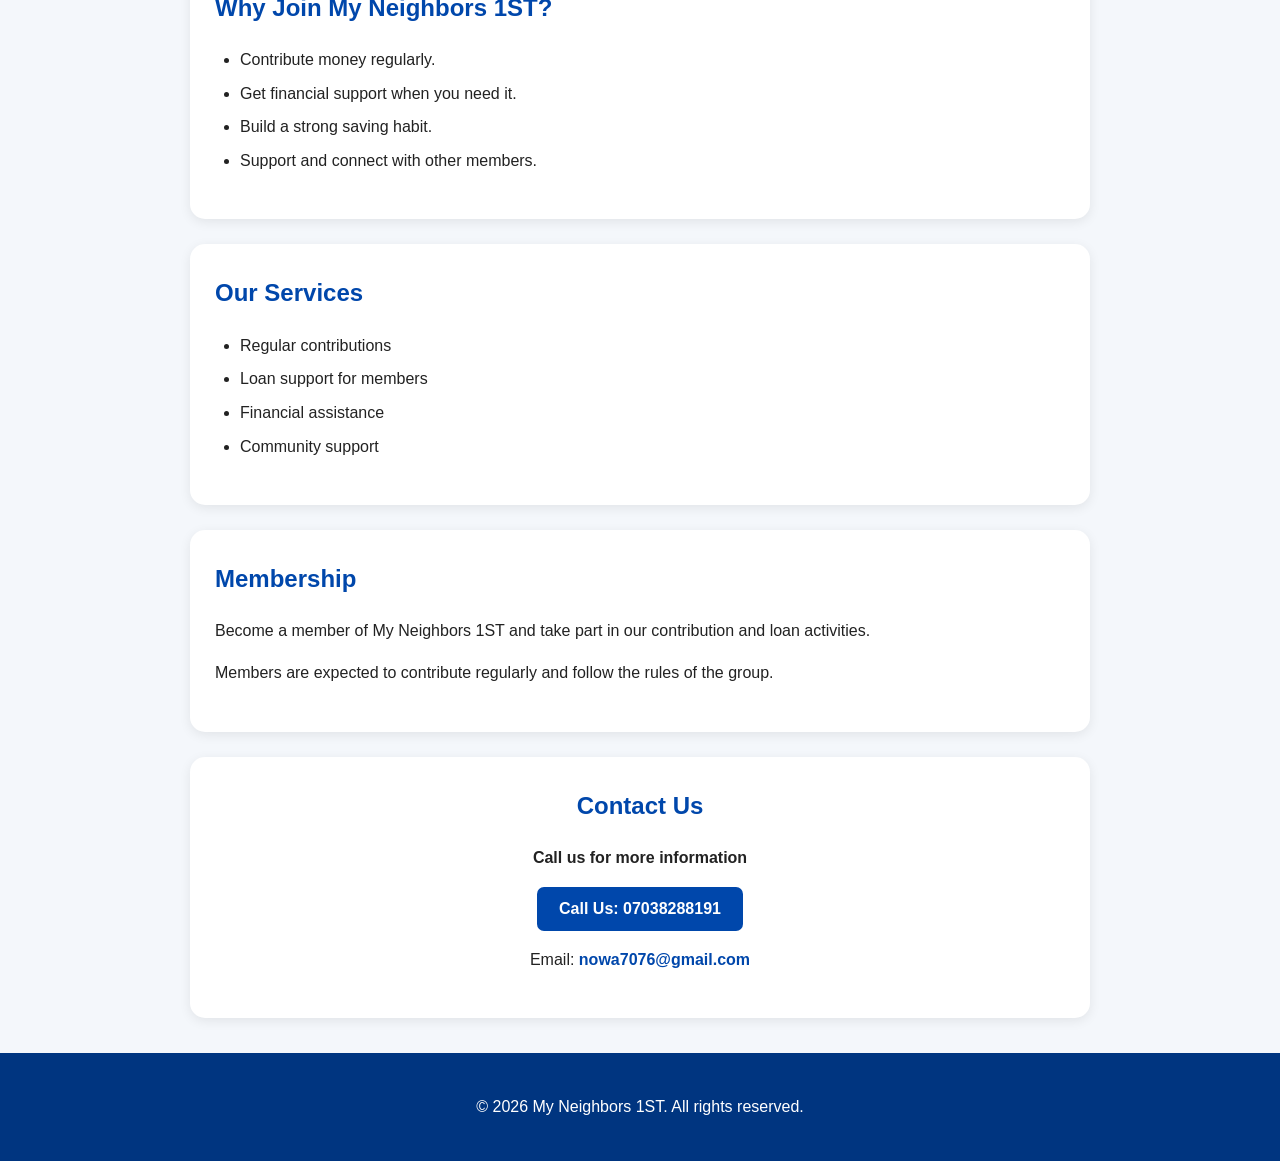
==== commit a1609645: "Refactor index.html for improved layout and styling Updated styles and layout for improved aesthetic" ====
--- a/index.html
+++ b/index.html
@@ -3,100 +3,169 @@
 <head>
   <meta charset="UTF-8">
   <meta name="viewport" content="width=device-width, initial-scale=1.0">
+
   <title>My Neighbors 1ST - Contributions & Loans</title>
 
   <style>
+    * {
+      box-sizing: border-box;
+      scroll-behavior: smooth;
+    }
+
     body {
+      margin: 0;
       font-family: Arial, sans-serif;
-      margin: 0;
-      padding: 0;
-      background-color: #f4f7fb;
+      background: #f4f7fb;
       color: #222;
       line-height: 1.6;
     }
 
     header {
-      background-color: blue;
+      background: linear-gradient(135deg, #0047ab, #0077cc);
       color: white;
       text-align: center;
-      padding: 30px 15px;
+      padding: 55px 20px;
     }
 
     header h1 {
+      font-size: 38px;
+      margin: 0 0 10px;
+    }
+
+    header p {
+      font-size: 18px;
       margin: 0;
     }
 
     nav {
-      background-color: white;
-      text-align: center;
-      padding: 15px;
-      box-shadow: 0 2px 5px rgba(0,0,0,0.1);
+      background: white;
+      text-align: center;
+      padding: 15px 10px;
+      position: sticky;
+      top: 0;
+      z-index: 10;
+      box-shadow: 0 2px 8px rgba(0,0,0,0.12);
     }
 
     nav a {
-      color: blue;
+      color: #0047ab;
       text-decoration: none;
       font-weight: bold;
-      margin: 8px;
+      margin: 6px 10px;
       display: inline-block;
     }
 
-    section {
-      background-color: white;
-      max-width: 800px;
-      margin: 20px auto;
-      padding: 25px;
-      border-radius: 10px;
-      box-shadow: 0 2px 8px rgba(0,0,0,0.08);
-    }
-
-    h2 {
-      color: blue;
+    nav a:hover {
+      text-decoration: underline;
+    }
+
+    .hero {
+      max-width: 900px;
+      margin: 30px auto;
+      padding: 40px 25px;
+      text-align: center;
+      background: white;
+      border-radius: 15px;
+      box-shadow: 0 3px 12px rgba(0,0,0,0.10);
+    }
+
+    .hero h2 {
+      color: #0047ab;
+      font-size: 30px;
+      margin-top: 0;
+    }
+
+    .hero p {
+      font-size: 18px;
     }
 
     .button {
       display: inline-block;
-      background-color: blue;
+      background: #0047ab;
       color: white;
-      padding: 12px 20px;
+      padding: 13px 24px;
+      border-radius: 7px;
       text-decoration: none;
-      border-radius: 5px;
       font-weight: bold;
       margin-top: 10px;
     }
 
+    .button:hover {
+      background: #003580;
+    }
+
+    section {
+      max-width: 900px;
+      margin: 25px auto;
+      padding: 30px 25px;
+      background: white;
+      border-radius: 15px;
+      box-shadow: 0 3px 12px rgba(0,0,0,0.08);
+    }
+
+    h2 {
+      color: #0047ab;
+      margin-top: 0;
+    }
+
+    ul {
+      padding-left: 25px;
+    }
+
+    li {
+      margin-bottom: 8px;
+    }
+
+    .contact-box {
+      text-align: center;
+    }
+
     .contact-button {
-      background-color: blue;
+      background: #0047ab;
       color: white;
-      padding: 10px 20px;
       border: none;
-      border-radius: 5px;
+      padding: 13px 22px;
+      border-radius: 7px;
       font-size: 16px;
+      font-weight: bold;
       cursor: pointer;
     }
 
+    .contact-button:hover {
+      background: #003580;
+    }
+
     .email {
-      color: blue;
+      color: #0047ab;
       font-weight: bold;
+      text-decoration: none;
     }
 
     footer {
-      text-align: center;
-      padding: 20px;
-      background-color: blue;
+      background: #003580;
       color: white;
-      margin-top: 30px;
+      text-align: center;
+      padding: 25px 15px;
+      margin-top: 35px;
     }
 
     @media (max-width: 600px) {
+      header h1 {
+        font-size: 30px;
+      }
+
+      .hero h2 {
+        font-size: 25px;
+      }
+
+      nav a {
+        display: inline-block;
+        margin: 5px;
+      }
+
       section {
         margin: 15px 10px;
-        padding: 20px;
-      }
-
-      nav a {
-        display: block;
-        margin: 10px;
+        padding: 25px 18px;
       }
     }
   </style>
@@ -111,32 +180,50 @@
 
   <nav>
     <a href="#how-it-works">How It Works</a>
+    <a href="#contributions">Contributions</a>
     <a href="#loans">Loans</a>
-    <a href="#contributions">Contributions</a>
     <a href="#about">About Us</a>
-    <a href="#membership">Membership</a>
-    <a href="#contact">Contact Us</a>
+    <a href="#contact">Contact</a>
   </nav>
+
+  <div class="hero">
+    <h2>Building a Stronger Community Together</h2>
+
+    <p>
+      Welcome to My Neighbors 1ST, a community contribution
+      and financial support platform designed to help members
+      save regularly and support one another.
+    </p>
+
+    <a href="#contact" class="button">Get Started</a>
+  </div>
 
   <section id="how-it-works">
     <h2>How It Works</h2>
+
     <p>
       Members contribute money regularly and can apply for loans
       when they need financial support.
     </p>
-    <p>
-      You can contribute any amount, but an additional ₦200 will
-      be added to each contribution.
-    </p>
-    <p>Contributions are collected every Saturday.</p>
+
+    <p>
+      You can contribute any amount, but an additional ₦200
+      will be added to each contribution.
+    </p>
+
+    <p>
+      Contributions are collected every Saturday.
+    </p>
   </section>
 
   <section id="contributions">
     <h2>Contributions</h2>
-    <p>
-      Members can contribute any amount they choose, together with
-      the additional ₦200 contribution charge.
-    </p>
+
+    <p>
+      Members can contribute any amount they choose together
+      with the additional ₦200 contribution charge.
+    </p>
+
     <p>
       Contributions are collected every Saturday.
     </p>
@@ -144,10 +231,12 @@
 
   <section id="loans">
     <h2>Loans</h2>
+
     <p>
       Members may apply for financial support through the loan
       program when they need assistance.
     </p>
+
     <p>
       Loan conditions and repayment arrangements will be provided
       by the group.
@@ -156,15 +245,17 @@
 
   <section id="about">
     <h2>About My Neighbors 1ST</h2>
-    <p>
-      My Neighbors 1ST is a community contribution and loan platform
-      created to help members save money regularly and support one
-      another financially.
+
+    <p>
+      My Neighbors 1ST is a community contribution and loan
+      platform created to help members save money regularly
+      and support one another financially.
     </p>
   </section>
 
   <section>
     <h2>Why Join My Neighbors 1ST?</h2>
+
     <ul>
       <li>Contribute money regularly.</li>
       <li>Get financial support when you need it.</li>
@@ -173,20 +264,9 @@
     </ul>
   </section>
 
-  <section id="membership">
-    <h2>Membership</h2>
-    <p>
-      Become a member of My Neighbors 1ST and take part in our
-      contribution and loan activities.
-    </p>
-    <p>
-      Members are expected to contribute regularly and follow the
-      rules of the group.
-    </p>
-  </section>
-
   <section>
     <h2>Our Services</h2>
+
     <ul>
       <li>Regular contributions</li>
       <li>Loan support for members</li>
@@ -196,19 +276,24 @@
   </section>
 
   <section>
-    <h2>Get Started</h2>
-    <p>
-      Ready to become part of My Neighbors 1ST?
-    </p>
-
-    <a href="#contact" class="button">Get Started</a>
-  </section>
-
-  <section id="contact">
+    <h2>Membership</h2>
+
+    <p>
+      Become a member of My Neighbors 1ST and take part in
+      our contribution and loan activities.
+    </p>
+
+    <p>
+      Members are expected to contribute regularly and follow
+      the rules of the group.
+    </p>
+  </section>
+
+  <section id="contact" class="contact-box">
     <h2>Contact Us</h2>
 
-    <p style="font-weight: bold; font-size: 20px;">
-      Call us for more information
+    <p>
+      <strong>Call us for more information</strong>
     </p>
 
     <button
@@ -233,3 +318,5 @@
 
 </body>
 </html>
+
+
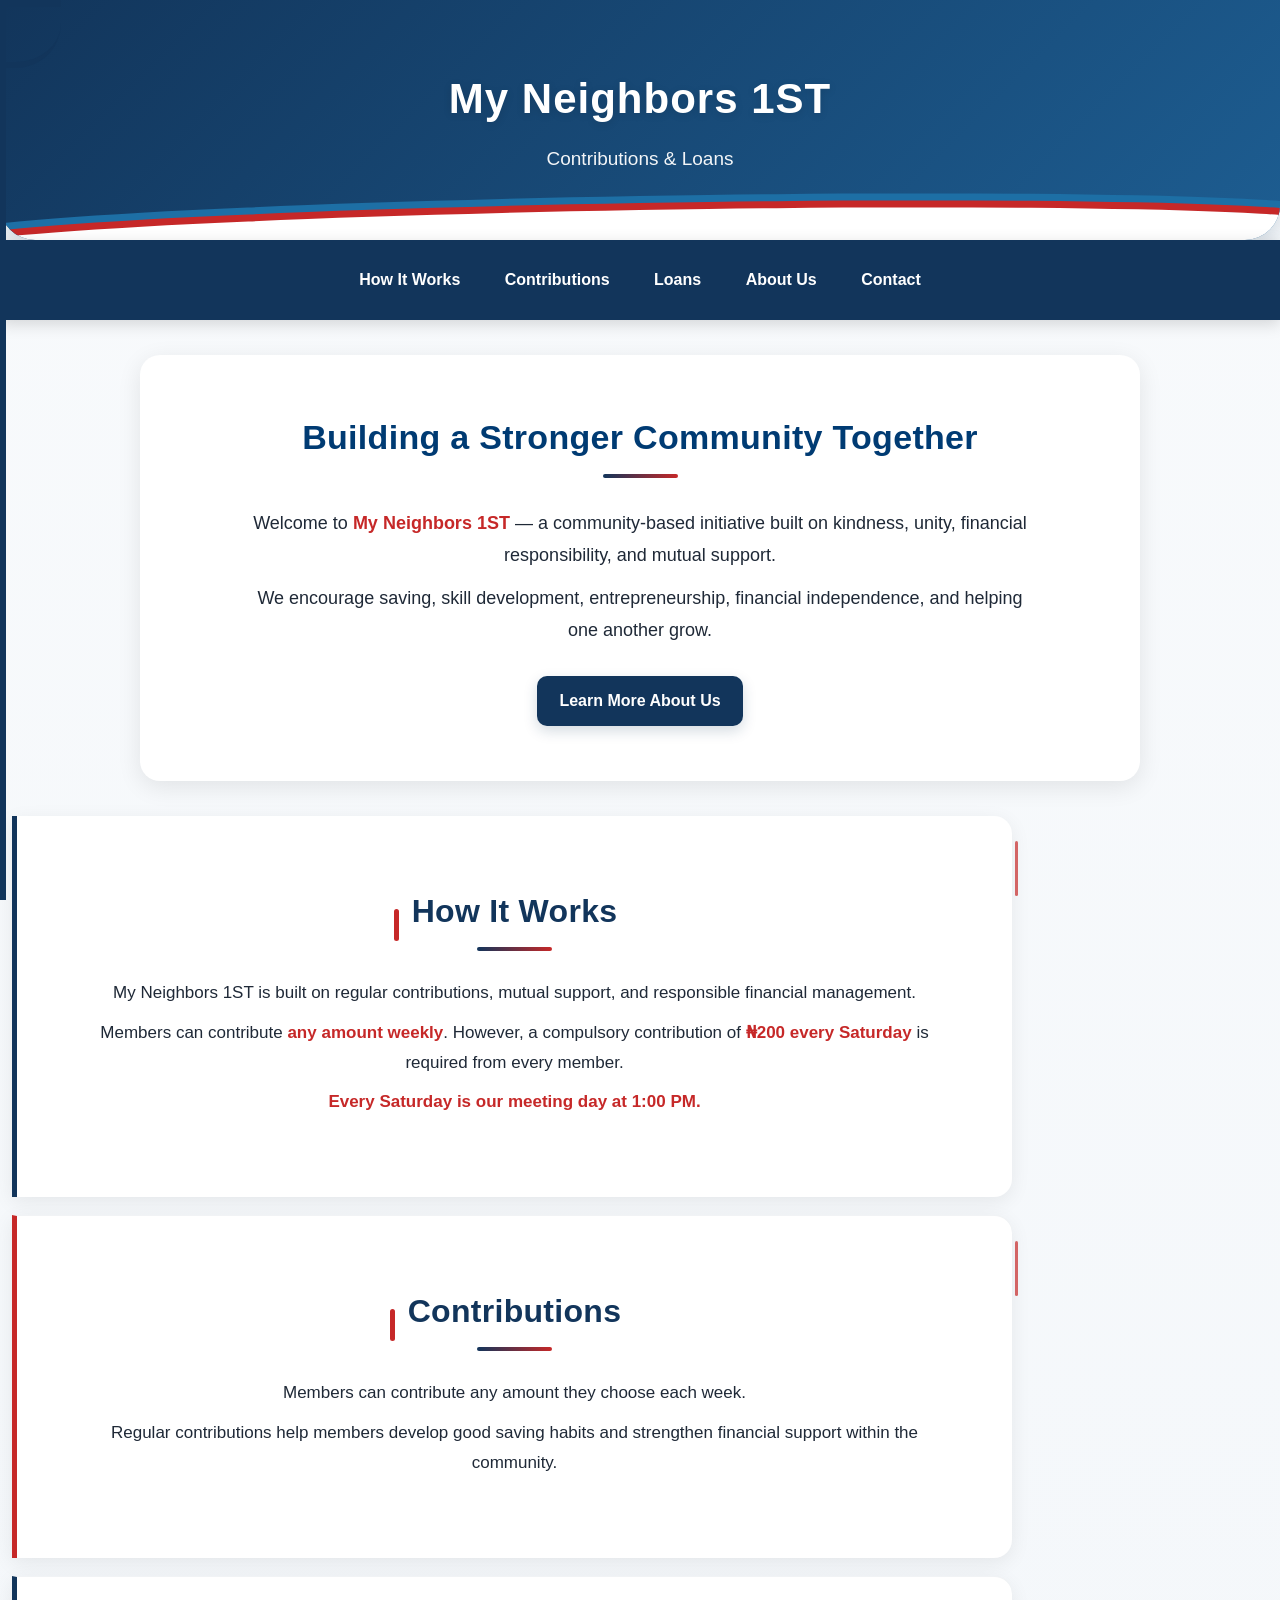
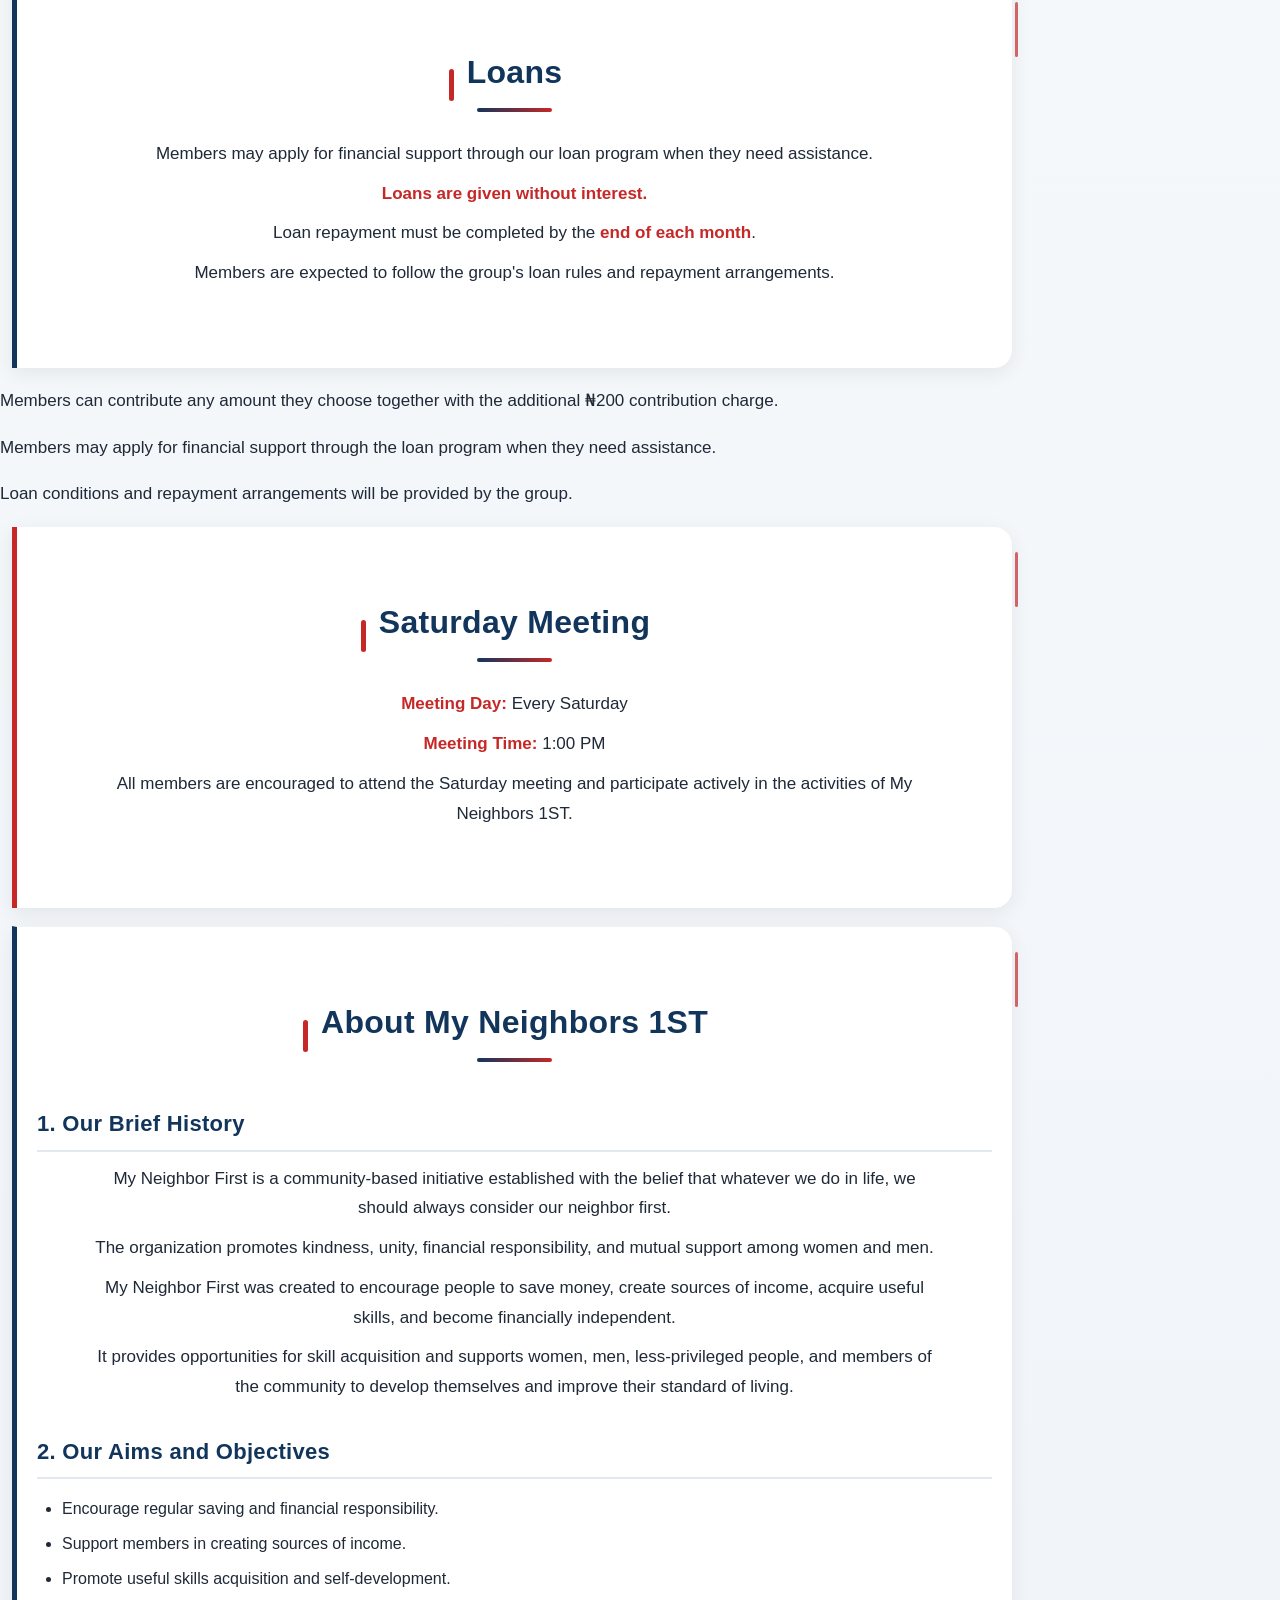
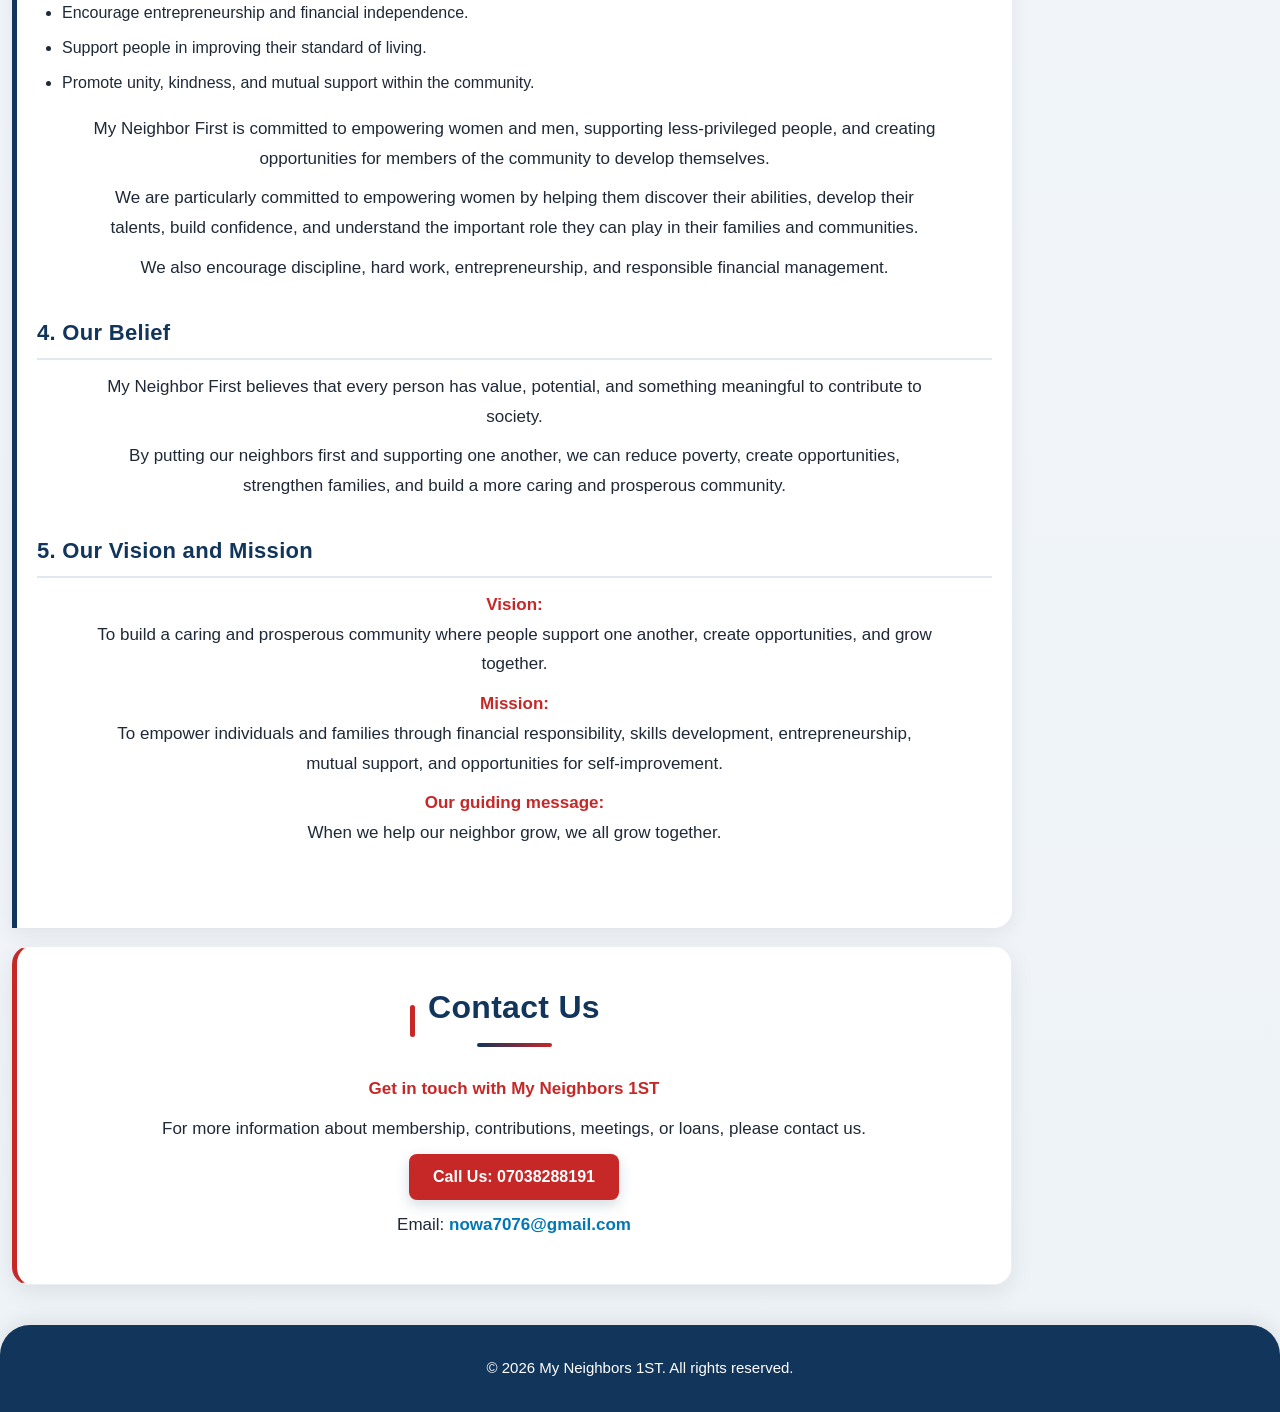
==== commit f1f11580: "Add files via upload Signed-off-by: balyshow <ibrahimabdullahi3593@gmail.com>" ====
--- a/index.html
+++ b/index.html
@@ -107,66 +107,884 @@
       color: #0047ab;
       margin-top: 0;
     }
-
-    ul {
-      padding-left: 25px;
-    }
-
-    li {
-      margin-bottom: 8px;
-    }
-
-    .contact-box {
-      text-align: center;
-    }
-
-    .contact-button {
-      background: #0047ab;
-      color: white;
-      border: none;
-      padding: 13px 22px;
-      border-radius: 7px;
-      font-size: 16px;
-      font-weight: bold;
-      cursor: pointer;
-    }
-
-    .contact-button:hover {
-      background: #003580;
-    }
-
-    .email {
-      color: #0047ab;
-      font-weight: bold;
-      text-decoration: none;
-    }
-
-    footer {
-      background: #003580;
-      color: white;
-      text-align: center;
-      padding: 25px 15px;
-      margin-top: 35px;
-    }
-
-    @media (max-width: 600px) {
-      header h1 {
-        font-size: 30px;
-      }
-
-      .hero h2 {
-        font-size: 25px;
-      }
-
-      nav a {
-        display: inline-block;
-        margin: 5px;
-      }
-
-      section {
-        margin: 15px 10px;
-        padding: 25px 18px;
-      }
+    h3 {
+  color: #0047ab;
+  font-size: 22px;
+  margin-top: 30px;
+  margin-bottom: 12px;
+  padding-bottom: 8px;
+}
+
+* {
+  box-sizing: border-box;
+  scroll-behavior: smooth;
+}
+
+body {
+  margin: 0;
+  font-family: Arial, sans-serif;
+  background: #f5f8fc;
+  color: #1f2937;
+  line-height: 1.7;
+}
+
+header {
+  background: linear-gradient(135deg, #003b73, #0077b6);
+  color: white;
+  text-align: center;
+  padding: 65px 20px;
+}
+
+header h1 {
+  font-size: 42px;
+  margin: 0 0 10px;
+  letter-spacing: 1px;
+}
+
+header p {
+  font-size: 19px;
+  margin: 0;
+  opacity: 0.95;
+}
+
+nav {
+  background: white;
+  text-align: center;
+  padding: 16px 10px;
+  position: sticky;
+  top: 0;
+  z-index: 100;
+  box-shadow: 0 3px 12px rgba(0, 0, 0, 0.12);
+}
+
+nav a {
+  color: #003b73;
+  text-decoration: none;
+  font-weight: bold;
+  margin: 6px 10px;
+  display: inline-block;
+  padding: 5px 2px;
+}
+
+nav a:hover {
+  color: #0077b6;
+}
+
+.hero {
+  max-width: 1000px;
+  margin: 35px auto;
+  padding: 55px 30px;
+  text-align: center;
+  background: white;
+  border-radius: 20px;
+  box-shadow: 0 6px 25px rgba(0, 0, 0, 0.09);
+}
+
+.hero h2 {
+  color: #003b73;
+  font-size: 34px;
+  margin-top: 0;
+  margin-bottom: 18px;
+}
+
+.hero p {
+  max-width: 800px;
+  margin: 12px auto;
+  font-size: 18px;
+}
+
+.button {
+  display: inline-block;
+  background: #0077b6;
+  color: white;
+  padding: 14px 26px;
+  border-radius: 8px;
+  text-decoration: none;
+  font-weight: bold;
+  margin-top: 18px;
+  transition: 0.3s;
+}
+
+.button:hover {
+  background: #003b73;
+  transform: translateY(-2px);
+}
+
+section {
+  max-width: 1000px;
+  margin: 28px auto;
+  padding: 35px 30px;
+  background: white;
+  border-radius: 18px;
+  box-shadow: 0 5px 20px rgba(0, 0, 0, 0.07);
+}
+
+h2 {
+  color: #003b73;
+  font-size: 30px;
+  margin-top: 0;
+  margin-bottom: 20px;
+}
+
+h3 {
+  color: #0077b6;
+  font-size: 22px;
+  margin-top: 32px;
+  margin-bottom: 12px;
+  padding-bottom: 8px;
+  border-bottom: 2px solid #e2e8f0;
+}
+
+p {
+  font-size: 17px;
+}
+
+ul {
+  padding-left: 25px;
+}
+
+li {
+  margin-bottom: 10px;
+}
+
+.contact-box {
+  text-align: center;
+}
+
+.contact-button {
+  background: #0077b6;
+  color: white;
+  border: none;
+  padding: 14px 24px;
+  border-radius: 8px;
+  font-size: 16px;
+  font-weight: bold;
+  cursor: pointer;
+  transition: 0.3s;
+}
+
+.contact-button:hover {
+  background: #003b73;
+  transform: translateY(-2px);
+}
+
+.email {
+  color: #0077b6;
+  font-weight: bold;
+  text-decoration: none;
+}
+
+footer {
+  background: #003b73;
+  color: white;
+  text-align: center;
+  padding: 28px 15px;
+  margin-top: 40px;
+}
+
+footer p {
+  margin: 0;
+  font-size: 15px;
+}
+
+@media (max-width: 600px) {
+
+  header {
+    padding: 50px 18px;
+  }
+
+  header h1 {
+    font-size: 31px;
+  }
+
+  header p {
+    font-size: 17px;
+  }
+  nav {
+  display: flex;
+  flex-wrap: nowrap;
+  overflow-x: auto;
+  white-space: nowrap;
+  gap: 18px;
+  padding: 12px 10px;
+}
+
+nav a {
+  flex: 0 0 auto;
+  margin: 0;
+  font-size: 14px;
+    }
+  .hero {
+    margin: 20px 10px;
+    padding: 40px 20px;
+  }
+
+  .hero h2 {
+    font-size: 27px;
+  }
+
+  section {
+    margin: 18px 10px;
+    padding: 28px 20px;
+  }
+
+  h2 {
+    font-size: 26px;
+  }
+
+  h3 {
+    font-size: 20px;
+  }
+
+  p {
+    font-size: 16px;
+  }
+}
+    /* ===== MY NEIGHBORS 1ST - PROFESSIONAL POLISH ===== */
+
+html {
+  scroll-behavior: smooth;
+}
+
+body {
+  margin: 0;
+  font-family: Arial, Helvetica, sans-serif;
+  background: #f4f7fb;
+  color: #1f2937;
+  line-height: 1.6;
+}
+
+/* Navigation */
+nav {
+  position: sticky;
+  top: 0;
+  z-index: 1000;
+  background: #12355b;
+  padding: 14px 10px;
+  text-align: center;
+  box-shadow: 0 4px 15px rgba(0, 0, 0, 0.15);
+}
+
+nav a {
+  display: inline-block;
+  color: white;
+  text-decoration: none;
+  font-weight: bold;
+  margin: 5px 8px;
+  padding: 8px 12px;
+  border-radius: 8px;
+  transition: 0.3s ease;
+}
+
+nav a:hover {
+  background: #f0b429;
+  color: #12355b;
+  transform: translateY(-2px);
+}
+
+/* Sections */
+section {
+  padding: 70px 20px;
+}
+
+section h2 {
+  color: #12355b;
+  font-size: 32px;
+  margin-bottom: 15px;
+  text-align: center;
+}
+
+section p {
+  max-width: 850px;
+  margin: 10px auto;
+  text-align: center;
+}
+
+/* Cards / Boxes */
+.box,
+.card,
+.service-box,
+.product-box,
+.contact-box {
+  border-radius: 18px;
+  box-shadow: 0 8px 25px rgba(0, 0, 0, 0.08);
+  transition: 0.3s ease;
+}
+
+.box:hover,
+.card:hover,
+.service-box:hover,
+.product-box:hover {
+  transform: translateY(-5px);
+  box-shadow: 0 12px 30px rgba(0, 0, 0, 0.12);
+}
+
+/* Buttons */
+button,
+.btn,
+a.button {
+  display: inline-block;
+  background: #12355b;
+  color: white;
+  padding: 12px 22px;
+  border: none;
+  border-radius: 10px;
+  text-decoration: none;
+  font-weight: bold;
+  cursor: pointer;
+  transition: 0.3s ease;
+}
+
+button:hover,
+.btn:hover,
+a.button:hover {
+  background: #f0b429;
+  color: #12355b;
+  transform: translateY(-2px);
+}
+
+/* Footer */
+footer {
+  background: #12355b;
+  color: white;
+  text-align: center;
+  padding: 25px 15px;
+  margin-top: 40px;
+}
+
+footer p {
+  margin: 5px 0;
+}
+
+/* Mobile */
+@media (max-width: 600px) {
+  nav a {
+    font-size: 13px;
+    margin: 3px;
+    padding: 7px 8px;
+  }
+
+  section {
+    padding: 55px 15px;
+  }
+
+  section h2 {
+    font-size: 27px;
+  }
+    }
+    /* ===== EXTRA PROFESSIONAL FINISH ===== */
+
+h1, h2, h3 {
+  letter-spacing: 0.3px;
+}
+
+h1 {
+  font-weight: 800;
+}
+
+h2 {
+  position: relative;
+  padding-bottom: 12px;
+}
+
+h2::after {
+  content: "";
+  display: block;
+  width: 55px;
+  height: 4px;
+  background: #f0b429;
+  border-radius: 10px;
+  margin: 10px auto 0;
+}
+
+/* Make content areas feel cleaner */
+section > div {
+  max-width: 1100px;
+  margin-left: auto;
+  margin-right: auto;
+}
+
+/* Elegant links */
+a {
+  transition: all 0.3s ease;
+}
+
+/* Form fields */
+input,
+textarea,
+select {
+  width: 100%;
+  box-sizing: border-box;
+  padding: 13px 15px;
+  border: 1px solid #d5dce5;
+  border-radius: 10px;
+  background: white;
+  font-size: 15px;
+  outline: none;
+  transition: 0.3s ease;
+}
+
+input:focus,
+textarea:focus,
+select:focus {
+  border-color: #12355b;
+  box-shadow: 0 0 0 3px rgba(18, 53, 91, 0.1);
+}
+
+/* Professional image treatment if images are used later */
+img {
+  max-width: 100%;
+  height: auto;
+  border-radius: 14px;
+}
+
+/* Cleaner lists */
+ul,
+ol {
+  line-height: 1.8;
+}
+
+/* Smooth card appearance */
+.card,
+.box,
+.service-box,
+.product-box,
+.contact-box {
+  overflow: hidden;
+}
+
+/* Better mobile appearance */
+@media (max-width: 600px) {
+  h1 {
+    font-size: 30px;
+  }
+
+  h2 {
+    font-size: 26px;
+  }
+
+  button,
+  .btn,
+  a.button {
+    width: auto;
+    padding: 11px 18px;
+  }
+  }
+    /* ===== PREMIUM PROFESSIONAL LOOK ===== */
+
+/* Main page background */
+body {
+  background: linear-gradient(180deg, #f8fafc 0%, #eef3f8 100%);
+}
+
+/* Headings */
+h1, h2, h3 {
+  color: #12355b;
+}
+
+/* Hero / welcome areas */
+header {
+  position: relative;
+  overflow: hidden;
+  background: linear-gradient(135deg, #12355b, #1d5d91);
+  color: white;
+  border-radius: 0 0 35px 35px;
+  box-shadow: 0 8px 25px rgba(18, 53, 91, 0.18);
+}
+
+header h1,
+header h2,
+header h3 {
+  color: white;
+}
+
+/* Give important sections a premium card feel */
+section {
+  position: relative;
+}
+
+/* Cards */
+.card,
+.box,
+.service-box,
+.product-box,
+.contact-box {
+  background: rgba(255, 255, 255, 0.96);
+  border: 1px solid rgba(18, 53, 91, 0.08);
+}
+
+/* Highlight important text */
+strong {
+  color: #12355b;
+}
+
+/* Better buttons */
+button,
+.btn,
+a.button {
+  box-shadow: 0 5px 14px rgba(18, 53, 91, 0.18);
+}
+
+button:active,
+.btn:active,
+a.button:active {
+  transform: scale(0.97);
+}
+
+/* Section separation */
+section + section {
+  border-top: 1px solid rgba(18, 53, 91, 0.06);
+}
+
+/* Footer upgrade */
+footer {
+  border-radius: 30px 30px 0 0;
+  box-shadow: 0 -5px 20px rgba(0, 0, 0, 0.08);
+}
+
+/* Better selection color */
+::selection {
+  background: #f0b429;
+  color: #12355b;
+}
+
+/* Scrollbar */
+::-webkit-scrollbar {
+  width: 8px;
+}
+
+::-webkit-scrollbar-thumb {
+  background: #12355b;
+  border-radius: 10px;
+}
+
+::-webkit-scrollbar-track {
+  background: #eef3f8;
+  }
+    /* ===== MODERN BEAUTY UPGRADE ===== */
+
+main {
+  overflow: hidden;
+}
+
+/* Improve all clickable links */
+a {
+  transition: 0.3s ease;
+}
+
+a:hover {
+  opacity: 0.9;
+}
+
+/* Make headings stand out */
+h1 {
+  text-shadow: 0 2px 8px rgba(0, 0, 0, 0.12);
+}
+
+/* Modern card spacing */
+.card,
+.box,
+.service-box,
+.product-box {
+  margin-bottom: 22px;
+  padding: 24px;
+}
+
+/* Add a subtle top accent to cards */
+.card,
+.service-box,
+.product-box {
+  border-top: 4px solid #f0b429;
+}
+
+/* Contact area */
+.contact-box {
+  position: relative;
+  padding: 35px 25px;
+  text-align: center;
+}
+
+/* Make important contact links attractive */
+.contact-box a {
+  font-weight: bold;
+  text-decoration: none;
+}
+
+/* Subtle hover effect */
+.contact-box:hover {
+  transform: translateY(-4px);
+}
+
+/* Improve paragraphs */
+p {
+  line-height: 1.75;
+}
+
+/* Better list appearance */
+li {
+  margin-bottom: 6px;
+}
+
+/* Mobile refinement */
+@media (max-width: 600px) {
+
+  .card,
+  .box,
+  .service-box,
+  .product-box {
+    padding: 20px 16px;
+    margin-bottom: 18px;
+  }
+
+  header {
+    border-radius: 0 0 25px 25px;
+  }
+
+  section h2 {
+    margin-bottom: 20px;
+  }
+    }
+    /* ===== BLUE + RED SIDE-LINE DESIGN ===== */
+
+:root {
+  --main-blue: #12355b;
+  --bright-blue: #1d6fa5;
+  --main-red: #c62828;
+  --light-red: #e53935;
+  --gold: #f0b429;
+}
+
+/* Beautiful side lines for sections */
+section {
+  position: relative;
+  border-left: 5px solid var(--main-blue);
+  margin: 18px 12px;
+  border-radius: 0 18px 18px 0;
+}
+
+/* Red accent on alternating sections */
+section:nth-of-type(even) {
+  border-left-color: var(--main-red);
+}
+
+/* Decorative line beside headings */
+section h2 {
+  position: relative;
+  display: table;
+  margin-left: auto;
+  margin-right: auto;
+}
+
+section h2::before {
+  content: "";
+  position: absolute;
+  width: 5px;
+  height: 32px;
+  background: var(--main-red);
+  left: -18px;
+  top: 50%;
+  transform: translateY(-50%);
+  border-radius: 8px;
+}
+
+/* Blue and red card accents */
+.card,
+.box,
+.service-box,
+.product-box,
+.contact-box {
+  border-left: 5px solid var(--main-blue);
+  position: relative;
+}
+
+.card:nth-child(even),
+.box:nth-child(even),
+.service-box:nth-child(even),
+.product-box:nth-child(even) {
+  border-left-color: var(--main-red);
+}
+
+/* Red highlights */
+strong {
+  color: var(--main-red);
+}
+
+/* Professional red button */
+.contact-box button,
+.contact-box .btn,
+.contact-box a.button {
+  background: var(--main-red);
+}
+
+.contact-box button:hover,
+.contact-box .btn:hover,
+.contact-box a.button:hover {
+  background: var(--main-blue);
+  color: white;
+}
+
+/* Decorative blue line at the bottom of headings */
+h2::after {
+  background: linear-gradient(
+    90deg,
+    var(--main-blue),
+    var(--main-red)
+  );
+  width: 75px;
+  height: 4px;
+}
+
+/* Side decoration on the page */
+section::after {
+  content: "";
+  position: absolute;
+  right: -6px;
+  top: 25px;
+  width: 3px;
+  height: 55px;
+  background: var(--main-red);
+  border-radius: 10px;
+  opacity: 0.7;
+}
+
+/* Keep the design clean on phones */
+@media (max-width: 600px) {
+  section {
+    margin: 12px 6px;
+    border-left-width: 4px;
+  }
+
+  section h2::before {
+    left: -13px;
+    width: 4px;
+  }
+  }
+    /* ===== CURVED TOP DECORATION ===== */
+
+header {
+  position: relative;
+  overflow: hidden;
+}
+
+header::after {
+  content: "";
+  position: absolute;
+  left: -5%;
+  bottom: -25px;
+  width: 110%;
+  height: 55px;
+  background: white;
+  border-radius: 50% 50% 0 0;
+  box-shadow:
+    0 -7px 0 #c62828,
+    0 -14px 0 #1d6fa5;
+  transform: rotate(-1deg);
+}
+
+/* Keep header text above the decoration */
+header h1,
+header h2,
+header h3,
+header p,
+header a {
+  position: relative;
+  z-index: 2;
+}
+    /* ===== MATURE LEFT-SIDE BRAND ACCENT ===== */
+
+body {
+  position: relative;
+  overflow-x: hidden;
+}
+
+body::before {
+  content: "";
+  position: fixed;
+  left: 0;
+  top: 0;
+  width: 5px;
+  height: 100vh;
+  background: linear-gradient(
+    to bottom,
+    #12355b 0%,
+    #1d6fa5 55%,
+    #c62828 100%
+  );
+  z-index: 999;
+}
+
+/* Elegant curved corner */
+body::after {
+  content: "";
+  position: fixed;
+  left: 0;
+  top: 0;
+  width: 42px;
+  height: 42px;
+  border-left: 5px solid #12355b;
+  border-top: 5px solid #12355b;
+  border-radius: 0 0 32px 0;
+  z-index: 1000;
+  pointer-events: none;
+}
+body::before {
+  content: "";
+  position: fixed;
+  top: 0;
+  left: 0;
+  width: 7px;
+  height: 100vh;
+  background: #12355b;
+  z-index: 999;
+}
+
+/* Curved corner at the top */
+body::after {
+  content: "";
+  position: fixed;
+  top: 0;
+  left: 0;
+  width: 55px;
+  height: 55px;
+  border-top: 7px solid #12355b;
+  border-left: 7px solid #12355b;
+  border-radius: 0 0 45px 0;
+  z-index: 1000;
+  pointer-events: none;
+  }
+    /* ===== PROFESSIONAL BLUE LEFT CORNER LINE ===== */
+
+body {
+  position: relative;
+  overflow-x: hidden;
+}
+
+/* Straight blue line down the left side */
+body::before {
+  content: "";
+  position: fixed;
+  left: 0;
+  top: 0;
+  width: 6px;
+  height: 100vh;
+  background: #12355b;
+  z-index: 9999;
+  pointer-events: none;
+}
+
+/* Smooth curved corner at the top-left */
+body::after {
+  content: "";
+  position: fixed;
+  left: 0;
+  top: 0;
+  width: 55px;
+  height: 55px;
+  border-left: 6px solid #12355b;
+  border-bottom: 6px solid #12355b;
+  border-radius: 0 0 45px 0;
+  z-index: 10000;
+  pointer-events: none;
     }
   </style>
 </head>
@@ -187,51 +1005,90 @@
   </nav>
 
   <div class="hero">
-    <h2>Building a Stronger Community Together</h2>
-
-    <p>
-      Welcome to My Neighbors 1ST, a community contribution
-      and financial support platform designed to help members
-      save regularly and support one another.
-    </p>
-
-    <a href="#contact" class="button">Get Started</a>
+
+  <h2>Building a Stronger Community Together</h2>
+
+  <p>
+    Welcome to <strong>My Neighbors 1ST</strong> — a community-based
+    initiative built on kindness, unity, financial responsibility,
+    and mutual support.
+  </p>
+
+  <p>
+    We encourage saving, skill development, entrepreneurship,
+    financial independence, and helping one another grow.
+  </p>
+
+  <a href="#about" class="button">Learn More About Us</a>
+
   </div>
-
   <section id="how-it-works">
-    <h2>How It Works</h2>
-
-    <p>
-      Members contribute money regularly and can apply for loans
-      when they need financial support.
-    </p>
-
-    <p>
-      You can contribute any amount, but an additional ₦200
-      will be added to each contribution.
-    </p>
-
-    <p>
-      Contributions are collected every Saturday.
-    </p>
-  </section>
-
-  <section id="contributions">
-    <h2>Contributions</h2>
+
+  <h2>How It Works</h2>
+
+  <p>
+    My Neighbors 1ST is built on regular contributions, mutual
+    support, and responsible financial management.
+  </p>
+
+  <p>
+    Members can contribute <strong>any amount weekly</strong>.
+    However, a compulsory contribution of
+    <strong>₦200 every Saturday</strong> is required from every member.
+  </p>
+
+  <p>
+    <strong>Every Saturday is our meeting day at 1:00 PM.</strong>
+  </p>
+
+</section>
+
+
+<section id="contributions">
+
+  <h2>Contributions</h2>
+
+  <p>
+    Members can contribute any amount they choose each week.
+  </p>
+  
+  <p>
+    Regular contributions help members develop good saving habits
+    and strengthen financial support within the community.
+  </p>
+
+</section>
+
+
+<section id="loans">
+
+  <h2>Loans</h2>
+
+  <p>
+    Members may apply for financial support through our loan program
+    when they need assistance.
+  </p>
+
+  <p>
+    <strong>Loans are given without interest.</strong>
+  </p>
+
+  <p>
+    Loan repayment must be completed by the
+    <strong>end of each month</strong>.
+  </p>
+
+  <p>
+    Members are expected to follow the group's loan rules and
+    repayment arrangements.
+  </p>
+
+</section>
 
     <p>
       Members can contribute any amount they choose together
       with the additional ₦200 contribution charge.
     </p>
-
-    <p>
-      Contributions are collected every Saturday.
-    </p>
-  </section>
-
-  <section id="loans">
-    <h2>Loans</h2>
-
     <p>
       Members may apply for financial support through the loan
       program when they need assistance.
@@ -241,82 +1098,152 @@
       Loan conditions and repayment arrangements will be provided
       by the group.
     </p>
+  </>
+  <section>
+
+  <h2>Saturday Meeting</h2>
+
+  <p>
+    <strong>Meeting Day:</strong> Every Saturday
+  </p>
+
+  <p>
+    <strong>Meeting Time:</strong> 1:00 PM
+  </p>
+
+  <p>
+    All members are encouraged to attend the Saturday meeting
+    and participate actively in the activities of My Neighbors 1ST.
+  </p>
+
   </section>
 
   <section id="about">
-    <h2>About My Neighbors 1ST</h2>
-
-    <p>
-      My Neighbors 1ST is a community contribution and loan
-      platform created to help members save money regularly
-      and support one another financially.
-    </p>
+
+  <h2>About My Neighbors 1ST</h2>
+
+  <h3>1. Our Brief History</h3>
+
+  <p>
+    My Neighbor First is a community-based initiative established
+    with the belief that whatever we do in life, we should always
+    consider our neighbor first.
+  </p>
+
+  <p>
+    The organization promotes kindness, unity, financial responsibility,
+    and mutual support among women and men.
+  </p>
+
+  <p>
+    My Neighbor First was created to encourage people to save money,
+    create sources of income, acquire useful skills, and become
+    financially independent.
+  </p>
+
+  <p>
+    It provides opportunities for skill acquisition and supports
+    women, men, less-privileged people, and members of the community
+    to develop themselves and improve their standard of living.
+  </p>
+
+  <h3>2. Our Aims and Objectives</h3>
+
+  <ul>
+    <li>Encourage regular saving and financial responsibility.</li>
+    <li>Support members in creating sources of income.</li>
+    <li>Promote useful skills acquisition and self-development.</li>
+    <li>Encourage entrepreneurship and financial independence.</li>
+    <li>Support people in improving their standard of living.</li>
+    <li>Promote unity, kindness, and mutual support within the community.</li>
+  </ul>
+
+  <p>
+    My Neighbor First is committed to empowering women and men,
+    supporting less-privileged people, and creating opportunities
+    for members of the community to develop themselves.
+  </p>
+
+  <p>
+    We are particularly committed to empowering women by helping
+    them discover their abilities, develop their talents, build
+    confidence, and understand the important role they can play
+    in their families and communities.
+  </p>
+
+  <p>
+    We also encourage discipline, hard work, entrepreneurship,
+    and responsible financial management.
+  </p>
+
+  <h3>4. Our Belief</h3>
+
+  <p>
+    My Neighbor First believes that every person has value,
+    potential, and something meaningful to contribute to society.
+  </p>
+
+  <p>
+    By putting our neighbors first and supporting one another,
+    we can reduce poverty, create opportunities, strengthen
+    families, and build a more caring and prosperous community.
+  </p>
+
+  <h3>5. Our Vision and Mission</h3>
+
+  <p>
+    <strong>Vision:</strong><br>
+    To build a caring and prosperous community where people
+    support one another, create opportunities, and grow together.
+  </p>
+
+  <p>
+    <strong>Mission:</strong><br>
+    To empower individuals and families through financial
+    responsibility, skills development, entrepreneurship,
+    mutual support, and opportunities for self-improvement.
+  </p>
+
+  <p>
+    <strong>Our guiding message:</strong><br>
+    When we help our neighbor grow, we all grow together.
+  </p>
+
   </section>
 
-  <section>
-    <h2>Why Join My Neighbors 1ST?</h2>
-
-    <ul>
-      <li>Contribute money regularly.</li>
-      <li>Get financial support when you need it.</li>
-      <li>Build a strong saving habit.</li>
-      <li>Support and connect with other members.</li>
-    </ul>
+  <section id="contact" class="contact-box">
+
+  <h2>Contact Us</h2>
+
+  <p>
+    <strong>Get in touch with My Neighbors 1ST</strong>
+  </p>
+
+  <p>
+    For more information about membership, contributions,
+    meetings, or loans, please contact us.
+  </p>
+
+  <button
+    class="contact-button"
+    onclick="window.location.href='tel:07038288191'">
+    Call Us: 07038288191
+  </button>
+
+  <p>
+    Email:
+    <a
+      href="mailto:nowa7076@gmail.com"
+      class="email">
+      nowa7076@gmail.com
+    </a>
+  </p>
+
   </section>
-
-  <section>
-    <h2>Our Services</h2>
-
-    <ul>
-      <li>Regular contributions</li>
-      <li>Loan support for members</li>
-      <li>Financial assistance</li>
-      <li>Community support</li>
-    </ul>
-  </section>
-
-  <section>
-    <h2>Membership</h2>
-
-    <p>
-      Become a member of My Neighbors 1ST and take part in
-      our contribution and loan activities.
-    </p>
-
-    <p>
-      Members are expected to contribute regularly and follow
-      the rules of the group.
-    </p>
-  </section>
-
-  <section id="contact" class="contact-box">
-    <h2>Contact Us</h2>
-
-    <p>
-      <strong>Call us for more information</strong>
-    </p>
-
-    <button
-      class="contact-button"
-      onclick="window.location.href='tel:07038288191'">
-      Call Us: 07038288191
-    </button>
-
-    <p>
-      Email:
-      <a
-        href="mailto:nowa7076@gmail.com"
-        class="email">
-        nowa7076@gmail.com
-      </a>
-    </p>
-  </section>
-
+    
   <footer>
     <p>© 2026 My Neighbors 1ST. All rights reserved.</p>
   </footer>
 
 </body>
-</html>
-
-
+</html>
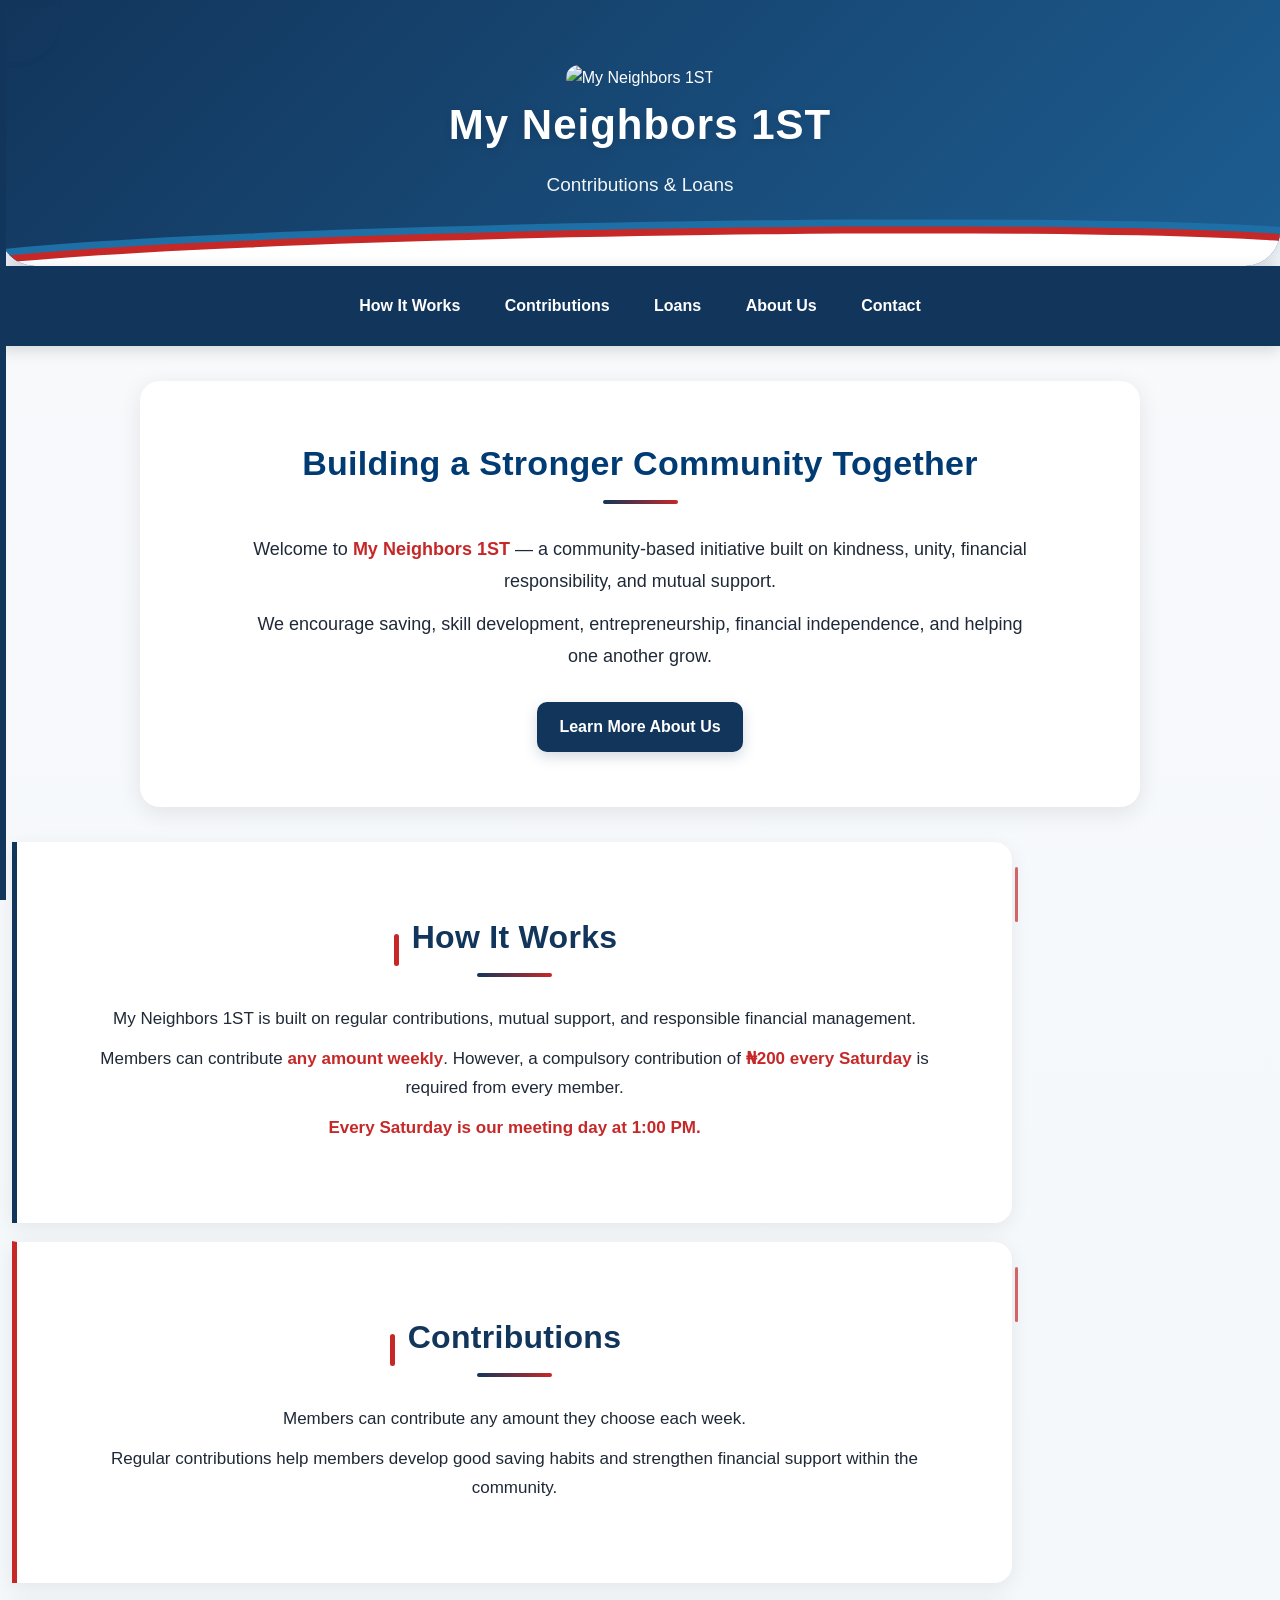
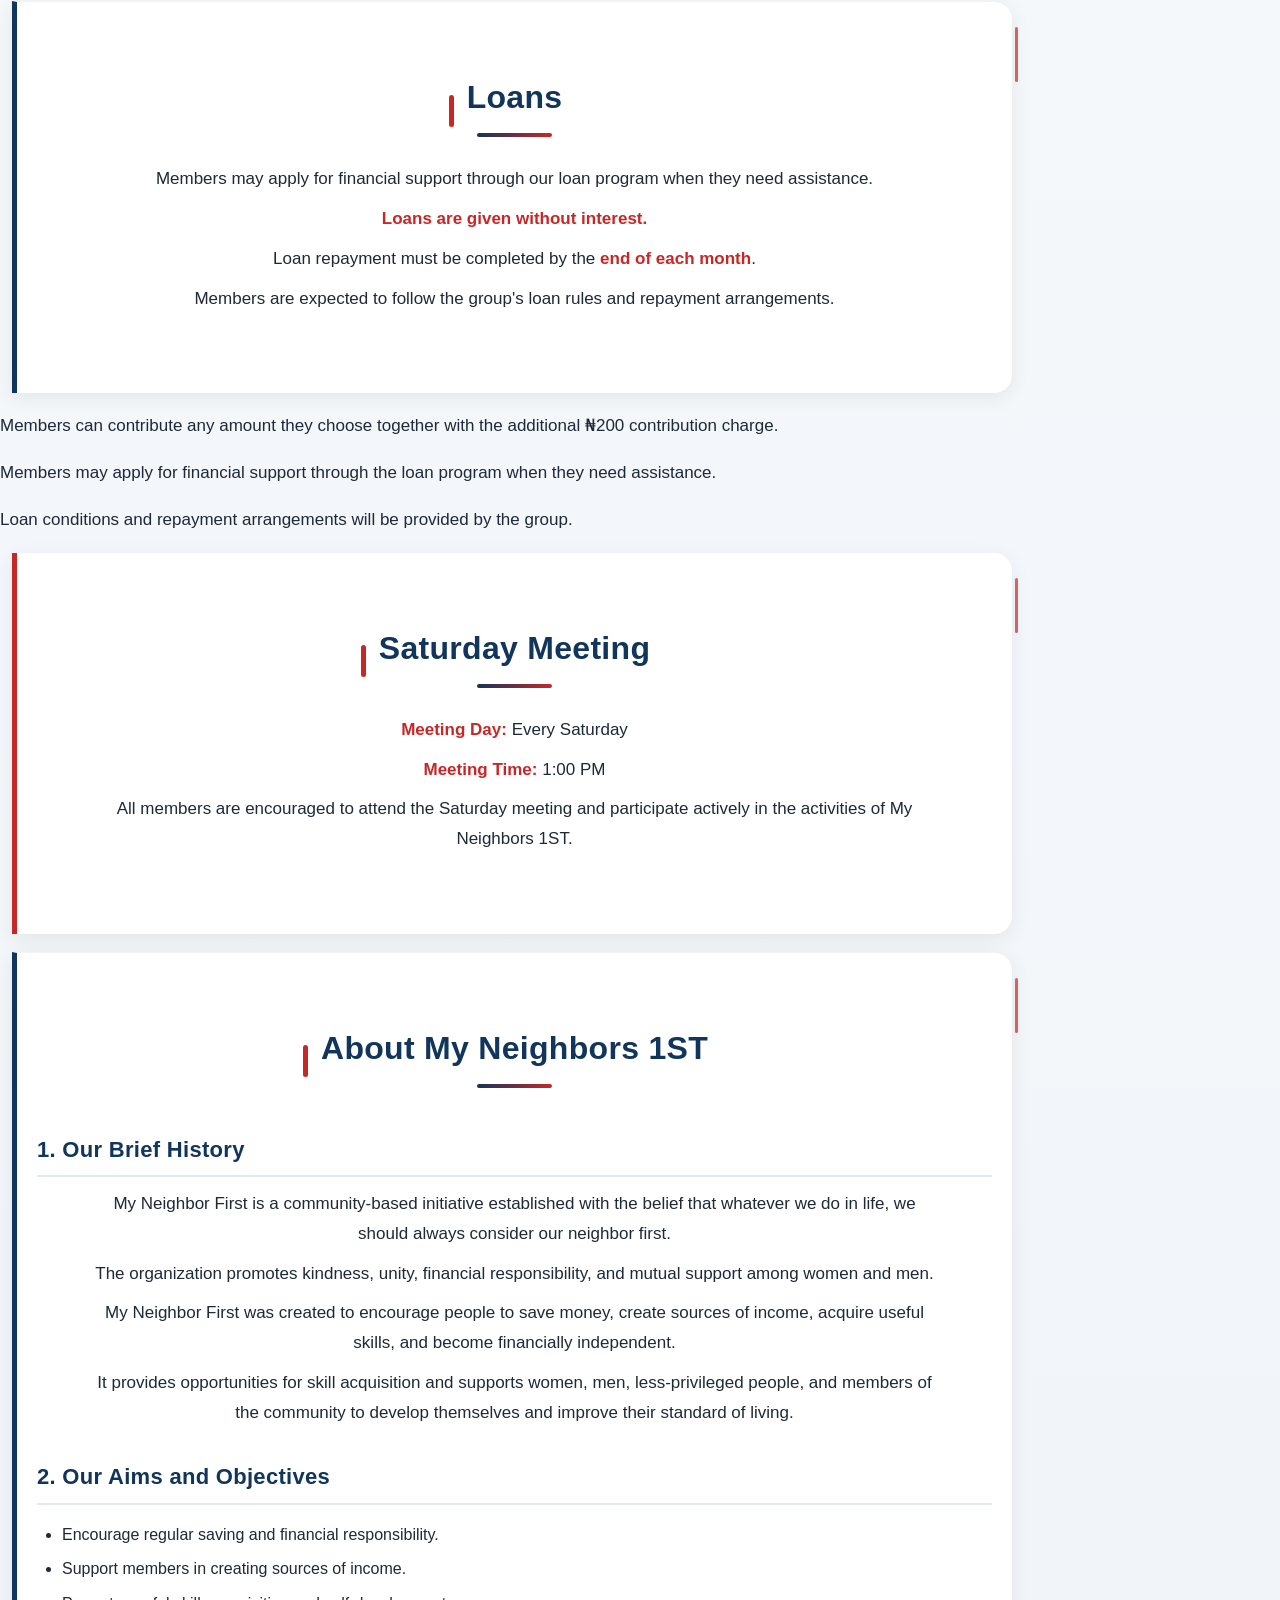
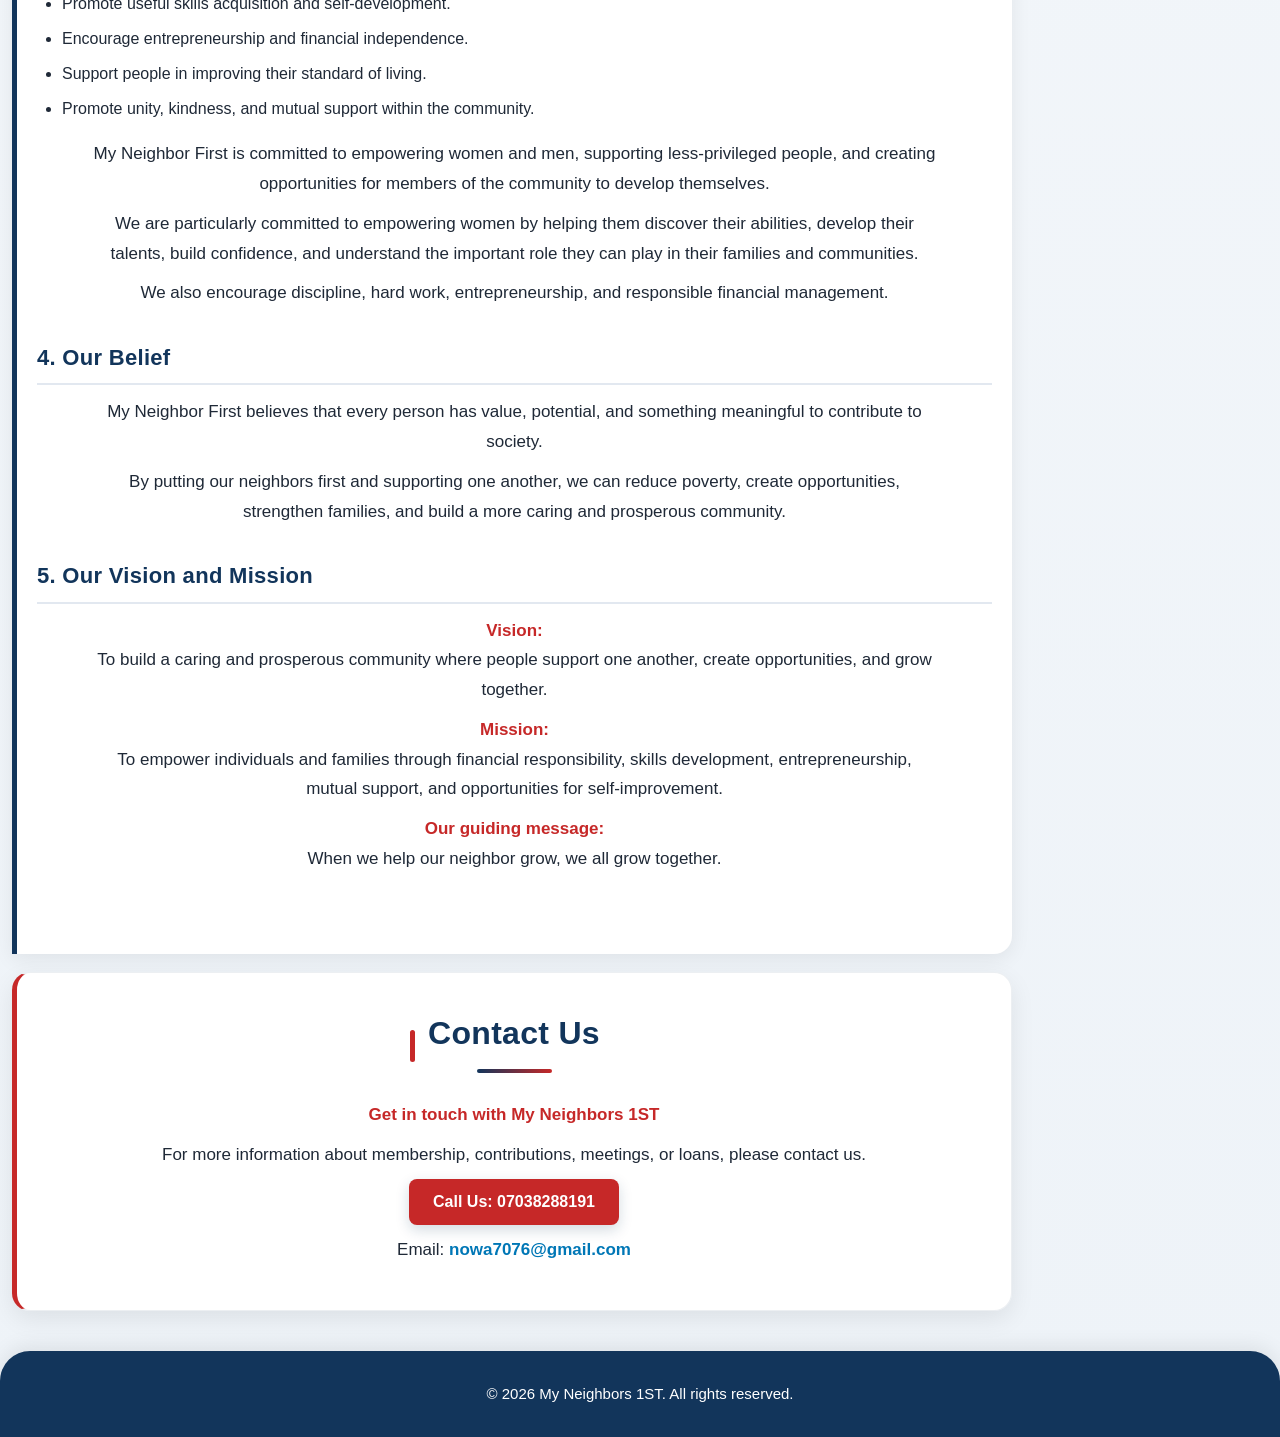
==== commit 7463e124: "Add files via upload Signed-off-by: balyshow <ibrahimabdullahi3593@gmail.com>" ====
--- a/index.html
+++ b/index.html
@@ -7,6 +7,13 @@
   <title>My Neighbors 1ST - Contributions & Loans</title>
 
   <style>
+    .site-logo {
+  width: 150px;
+  height: 150px;
+  object-fit: contain;
+  display: block;
+  margin: 0 auto 15px;
+    }
     * {
       box-sizing: border-box;
       scroll-behavior: smooth;
@@ -992,6 +999,7 @@
 <body>
 
   <header>
+    <img src="Logo.png" alt="My Neighbors 1ST">
     <h1>My Neighbors 1ST</h1>
     <p>Contributions & Loans</p>
   </header>
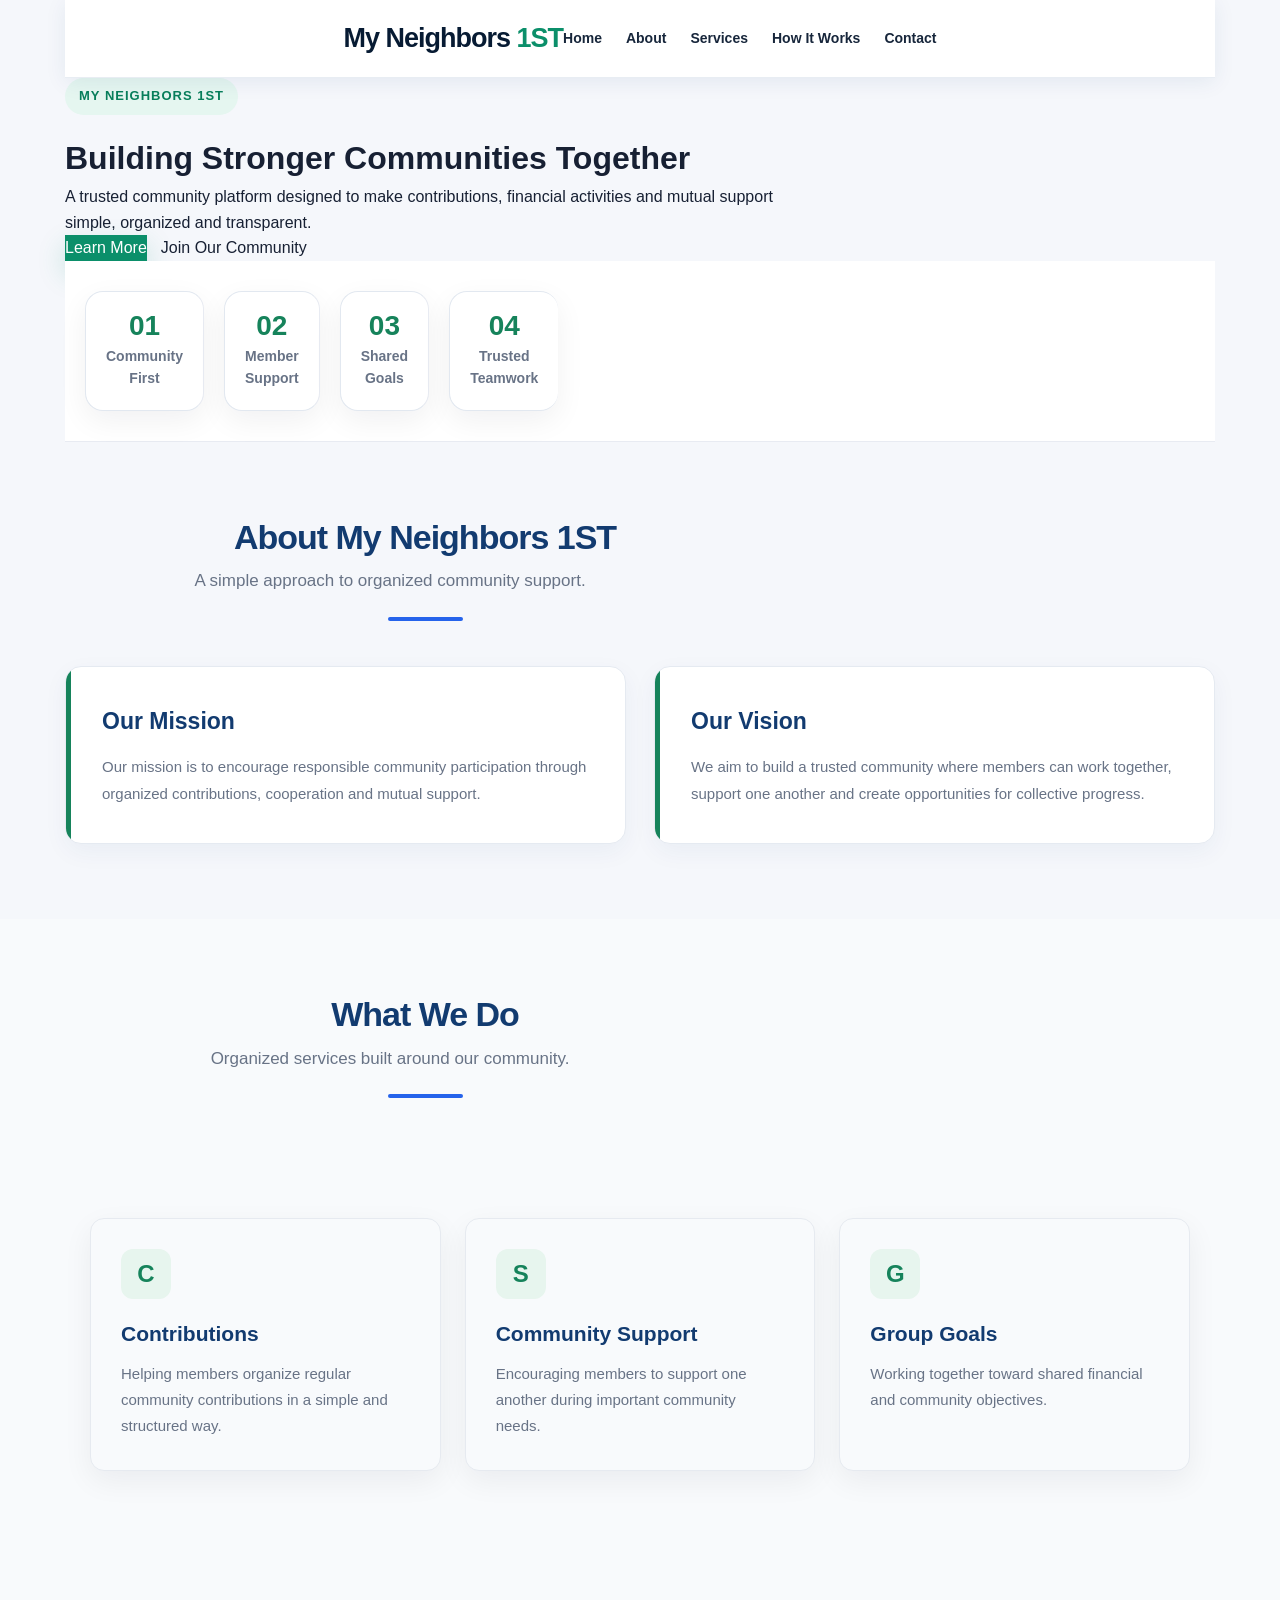
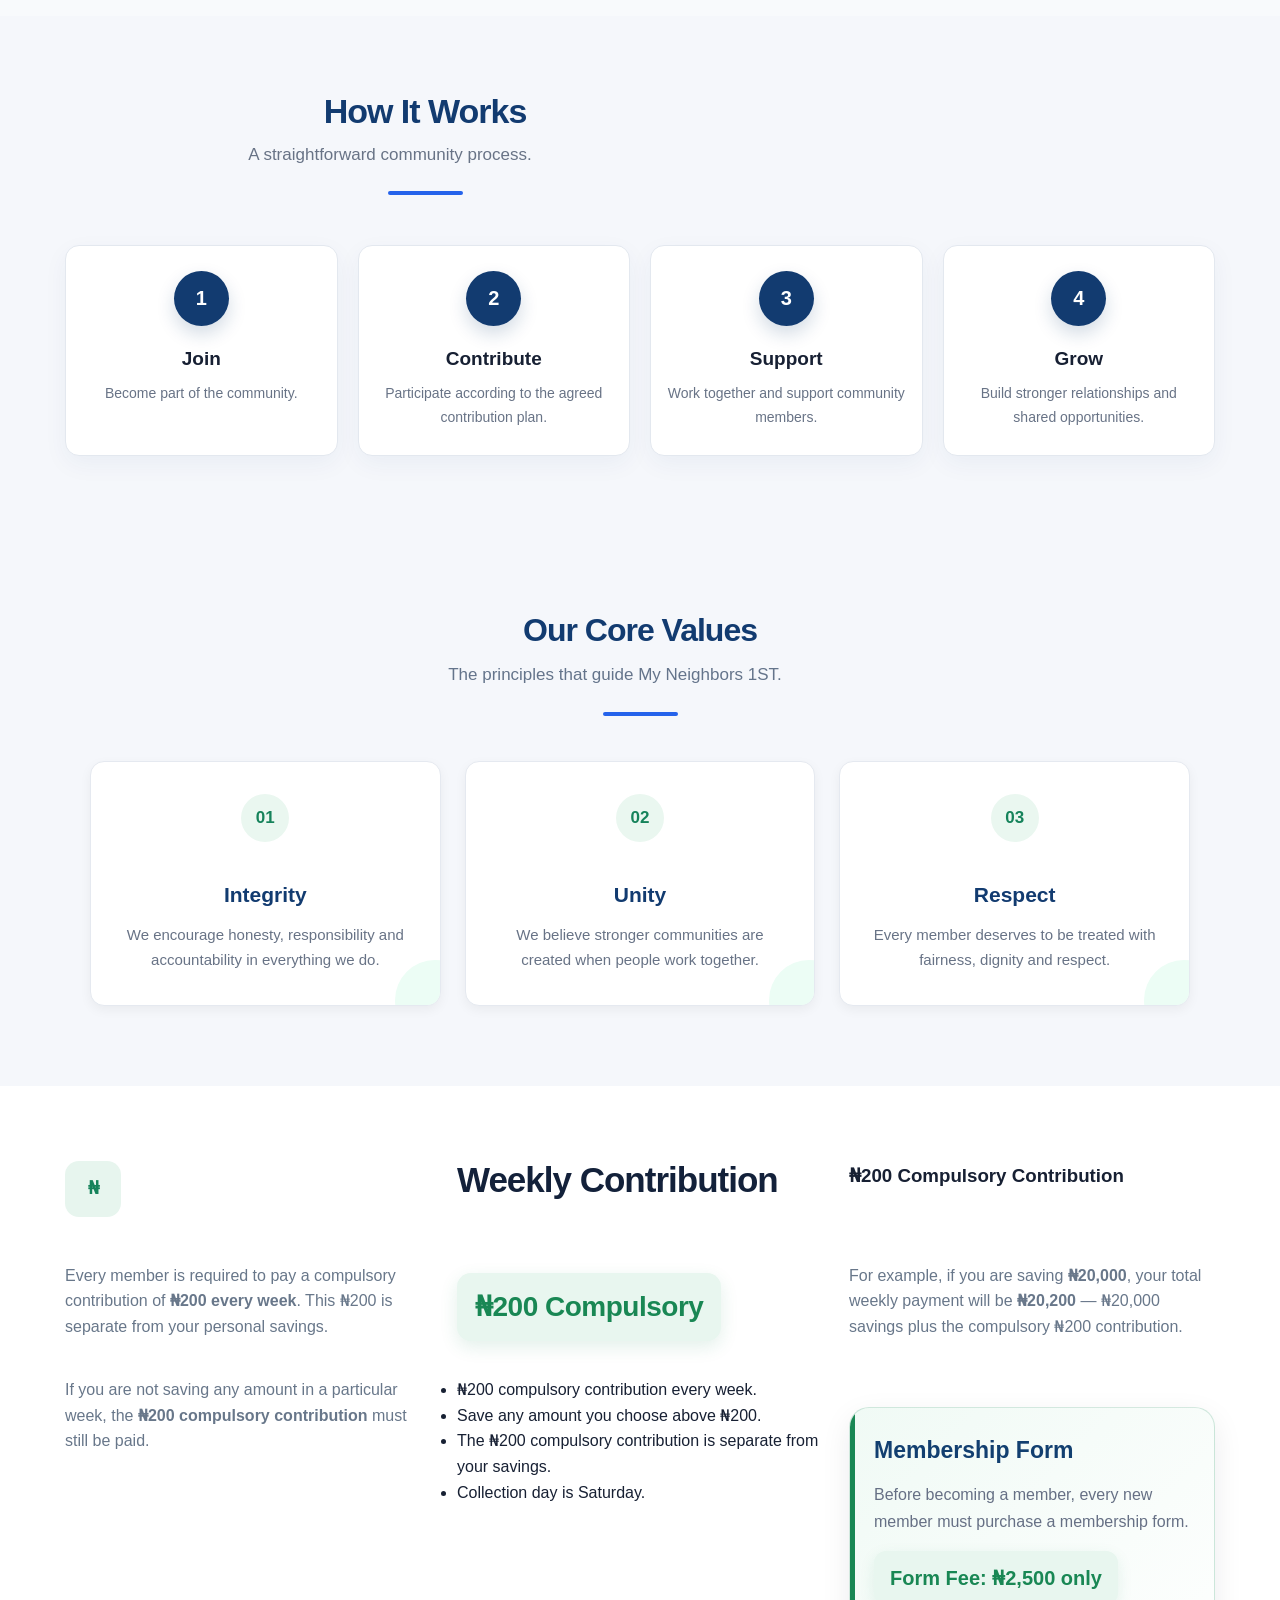
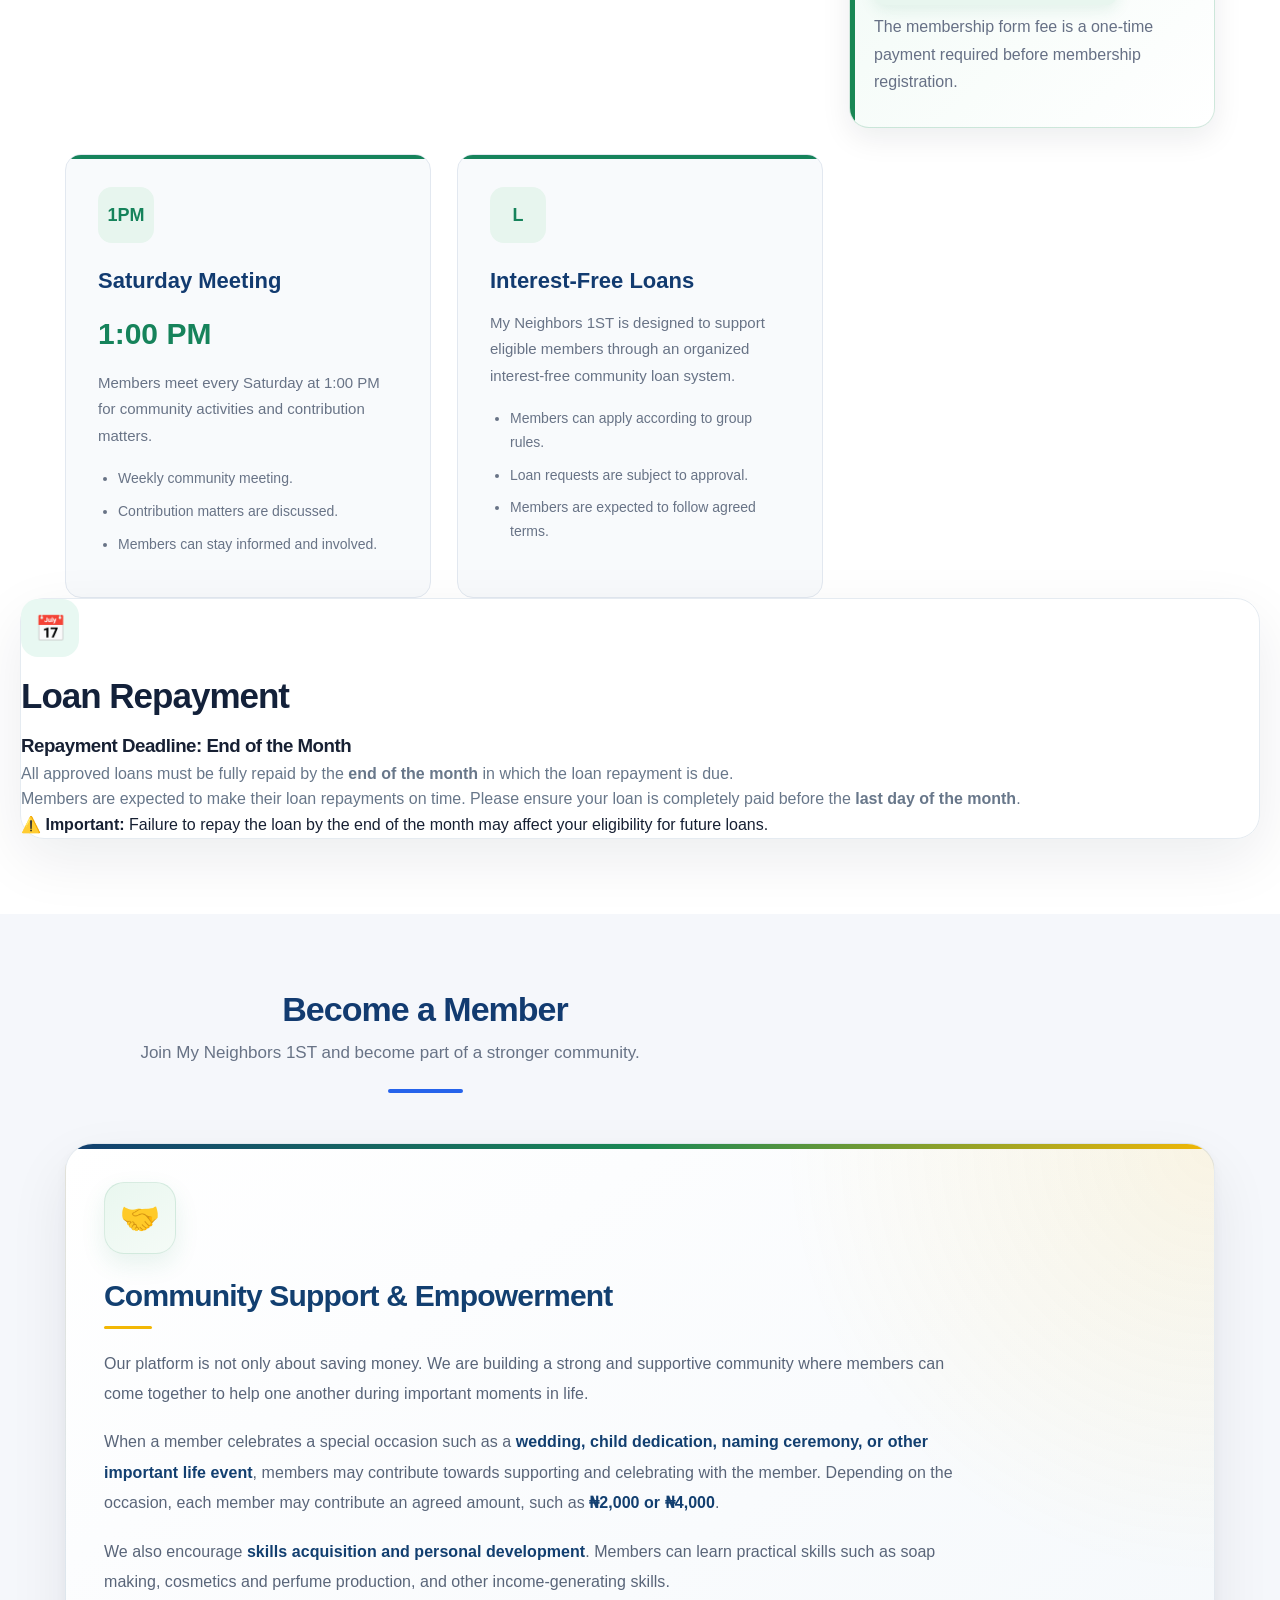
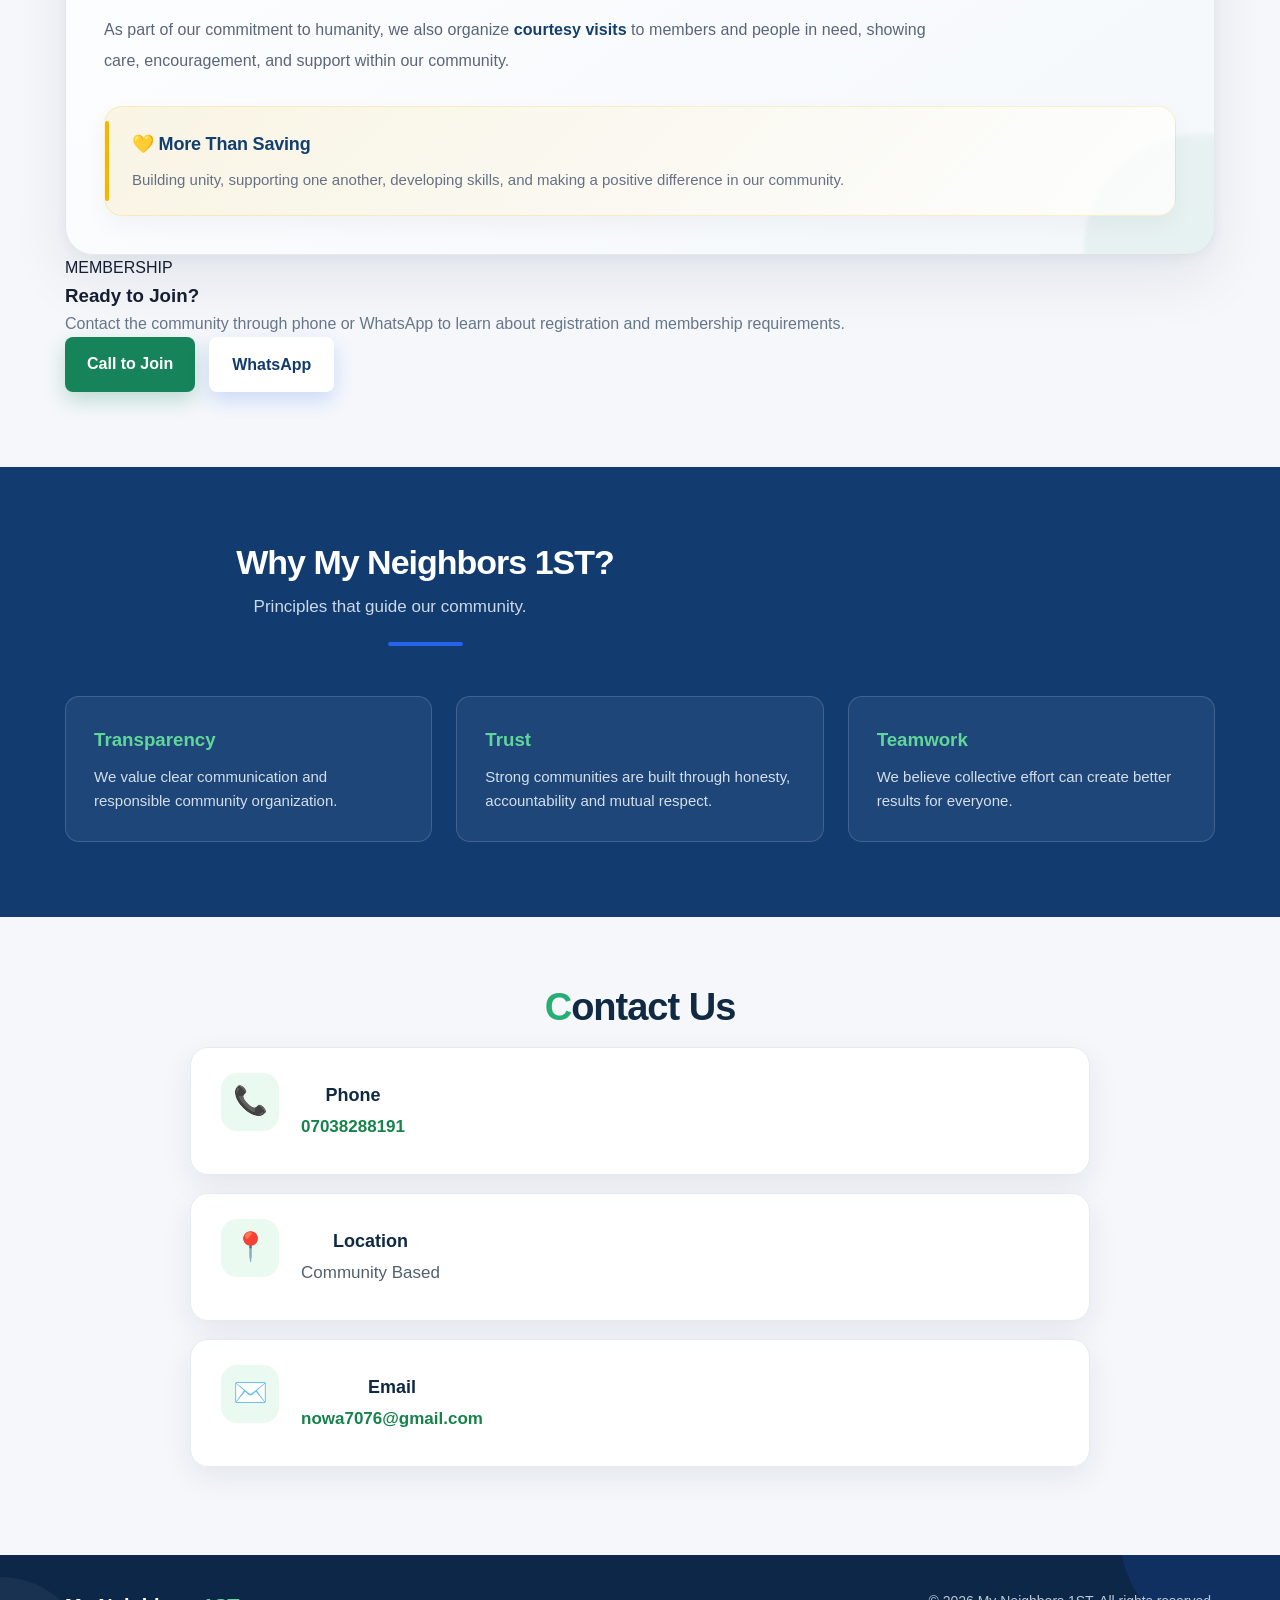
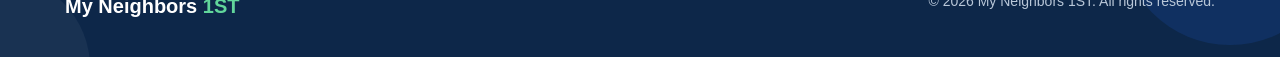
==== commit 16bcbc6f: "Add files via upload Signed-off-by: balyshow <ibrahimabdullahi3593@gmail.com>" ====
--- a/index.html
+++ b/index.html
@@ -1,1257 +1,5121 @@
 <!DOCTYPE html>
 <html lang="en">
 <head>
-  <meta charset="UTF-8">
-  <meta name="viewport" content="width=device-width, initial-scale=1.0">
-
-  <title>My Neighbors 1ST - Contributions & Loans</title>
-
+    <meta charset="UTF-8">
+    <meta name="viewport" content="width=device-width, initial-scale=1.0">
+
+    <title>My Neighbors 1ST | Contributions & Community</title>
   <style>
-    .site-logo {
-  width: 150px;
-  height: 150px;
-  object-fit: contain;
+    /* =========================================================
+   PREMIUM COMMUNITY BENEFITS SECTION
+   ========================================================= */
+
+.community-support {
+  position: relative;
+  isolation: isolate;
+  overflow: hidden;
+
+  padding: 38px;
+  border-radius: 28px;
+
+  background:
+    radial-gradient(
+      circle at 100% 0%,
+      rgba(242, 183, 5, 0.10),
+      transparent 32%
+    ),
+    linear-gradient(
+      145deg,
+      #ffffff 0%,
+      #f9fbfd 55%,
+      #f4f8fb 100%
+    );
+
+  border: 1px solid rgba(18, 63, 112, 0.10);
+
+  box-shadow:
+    0 25px 60px rgba(15, 23, 42, 0.08),
+    0 4px 12px rgba(15, 23, 42, 0.04);
+
+  transition:
+    transform 0.35s ease,
+    box-shadow 0.35s ease,
+    border-color 0.35s ease;
+}
+
+/* Premium hover effect */
+.community-support:hover {
+  transform: translateY(-6px);
+
+  border-color: rgba(25, 135, 84, 0.20);
+
+  box-shadow:
+    0 35px 75px rgba(15, 23, 42, 0.12),
+    0 8px 20px rgba(15, 23, 42, 0.06);
+}
+
+
+/* =========================================================
+   DECORATIVE TOP LINE
+   ========================================================= */
+
+.community-support::before {
+  content: "";
+
+  position: absolute;
+  z-index: 2;
+
+  top: 0;
+  left: 0;
+
+  width: 100%;
+  height: 5px;
+
+  background: linear-gradient(
+    90deg,
+    #123f70 0%,
+    #198754 50%,
+    #f2b705 100%
+  );
+}
+
+
+/* =========================================================
+   SOFT BACKGROUND DECORATION
+   ========================================================= */
+
+.community-support::after {
+  content: "";
+
+  position: absolute;
+  z-index: -1;
+
+  width: 230px;
+  height: 230px;
+
+  right: -100px;
+  bottom: -110px;
+
+  border-radius: 50%;
+
+  background: rgba(25, 135, 84, 0.06);
+
+  filter: blur(2px);
+
+  pointer-events: none;
+}
+
+
+/* =========================================================
+   ICON
+   ========================================================= */
+
+.benefit-icon {
+  width: 72px;
+  height: 72px;
+
+  display: flex;
+  align-items: center;
+  justify-content: center;
+
+  margin-bottom: 24px;
+
+  border-radius: 20px;
+
+  background:
+    linear-gradient(
+      145deg,
+      #e9f7ef,
+      #f5fbf7
+    );
+
+  border: 1px solid rgba(25, 135, 84, 0.12);
+
+  font-size: 32px;
+
+  box-shadow:
+    0 10px 25px rgba(25, 135, 84, 0.10);
+
+  transition:
+    transform 0.3s ease,
+    box-shadow 0.3s ease;
+}
+
+.community-support:hover .benefit-icon {
+  transform: translateY(-3px) scale(1.04);
+
+  box-shadow:
+    0 15px 30px rgba(25, 135, 84, 0.15);
+}
+
+
+/* =========================================================
+   HEADING
+   ========================================================= */
+
+.community-support h3 {
+  position: relative;
+
+  margin: 0 0 20px;
+
+  color: #123f70;
+
+  font-size: clamp(24px, 3vw, 30px);
+
+  line-height: 1.2;
+
+  font-weight: 850;
+
+  letter-spacing: -0.8px;
+}
+
+
+/* Small professional underline */
+.community-support h3::after {
+  content: "";
+
   display: block;
-  margin: 0 auto 15px;
-    }
-    * {
-      box-sizing: border-box;
-      scroll-behavior: smooth;
-    }
-
-    body {
-      margin: 0;
-      font-family: Arial, sans-serif;
-      background: #f4f7fb;
-      color: #222;
-      line-height: 1.6;
-    }
-
-    header {
-      background: linear-gradient(135deg, #0047ab, #0077cc);
-      color: white;
-      text-align: center;
-      padding: 55px 20px;
-    }
-
-    header h1 {
-      font-size: 38px;
-      margin: 0 0 10px;
-    }
-
-    header p {
-      font-size: 18px;
-      margin: 0;
-    }
-
-    nav {
-      background: white;
-      text-align: center;
-      padding: 15px 10px;
-      position: sticky;
-      top: 0;
-      z-index: 10;
-      box-shadow: 0 2px 8px rgba(0,0,0,0.12);
-    }
-
-    nav a {
-      color: #0047ab;
-      text-decoration: none;
-      font-weight: bold;
-      margin: 6px 10px;
-      display: inline-block;
-    }
-
-    nav a:hover {
-      text-decoration: underline;
-    }
-
-    .hero {
-      max-width: 900px;
-      margin: 30px auto;
-      padding: 40px 25px;
-      text-align: center;
-      background: white;
-      border-radius: 15px;
-      box-shadow: 0 3px 12px rgba(0,0,0,0.10);
-    }
-
-    .hero h2 {
-      color: #0047ab;
-      font-size: 30px;
-      margin-top: 0;
-    }
-
-    .hero p {
-      font-size: 18px;
-    }
-
-    .button {
-      display: inline-block;
-      background: #0047ab;
-      color: white;
-      padding: 13px 24px;
-      border-radius: 7px;
-      text-decoration: none;
-      font-weight: bold;
-      margin-top: 10px;
-    }
-
-    .button:hover {
-      background: #003580;
-    }
-
-    section {
-      max-width: 900px;
-      margin: 25px auto;
-      padding: 30px 25px;
-      background: white;
-      border-radius: 15px;
-      box-shadow: 0 3px 12px rgba(0,0,0,0.08);
-    }
-
-    h2 {
-      color: #0047ab;
-      margin-top: 0;
-    }
-    h3 {
-  color: #0047ab;
-  font-size: 22px;
+
+  width: 48px;
+  height: 3px;
+
+  margin-top: 12px;
+
+  border-radius: 50px;
+
+  background: #f2b705;
+}
+
+
+/* =========================================================
+   MAIN TEXT
+   ========================================================= */
+
+.community-support p {
+  max-width: 850px;
+
+  margin: 0 0 18px;
+
+  color: #596579;
+
+  font-size: 16px;
+
+  line-height: 1.9;
+
+  letter-spacing: 0.05px;
+}
+
+
+/* Important words */
+.community-support p strong {
+  color: #123f70;
+
+  font-weight: 750;
+}
+
+
+/* =========================================================
+   HIGHLIGHT BOX
+   ========================================================= */
+
+.benefit-highlight {
+  position: relative;
+
+  display: flex;
+  flex-direction: column;
+
+  gap: 8px;
+
   margin-top: 30px;
-  margin-bottom: 12px;
-  padding-bottom: 8px;
-}
+
+  padding: 23px 24px 23px 27px;
+
+  border-radius: 18px;
+
+  background:
+    linear-gradient(
+      135deg,
+      rgba(242, 183, 5, 0.10),
+      rgba(255, 255, 255, 0.80)
+    );
+
+  border: 1px solid rgba(242, 183, 5, 0.20);
+
+  box-shadow:
+    0 10px 25px rgba(15, 23, 42, 0.04);
+}
+
+
+/* Gold accent */
+.benefit-highlight::before {
+  content: "";
+
+  position: absolute;
+
+  left: 0;
+  top: 14px;
+  bottom: 14px;
+
+  width: 4px;
+
+  border-radius: 10px;
+
+  background: #f2b705;
+}
+
+
+/* Highlight title */
+.benefit-highlight strong {
+  color: #123f70;
+
+  font-size: 18px;
+
+  font-weight: 850;
+
+  letter-spacing: -0.2px;
+}
+
+
+/* Highlight description */
+.benefit-highlight span {
+  color: #667085;
+
+  font-size: 15px;
+
+  line-height: 1.7;
+}
+
+
+/* =========================================================
+   MOBILE PROFESSIONAL DESIGN
+   ========================================================= */
+
+@media (max-width: 768px) {
+
+  .community-support {
+    padding: 27px 21px;
+
+    border-radius: 22px;
+  }
+
+  .benefit-icon {
+    width: 62px;
+    height: 62px;
+
+    margin-bottom: 20px;
+
+    border-radius: 17px;
+
+    font-size: 28px;
+  }
+
+  .community-support h3 {
+    font-size: 23px;
+
+    margin-bottom: 17px;
+  }
+
+  .community-support p {
+    font-size: 15px;
+
+    line-height: 1.8;
+  }
+
+  .benefit-highlight {
+    margin-top: 25px;
+
+    padding: 20px 19px 20px 23px;
+  }
+}
+
+
+/* =========================================================
+   SMALL PHONES
+   ========================================================= */
+
+@media (max-width: 420px) {
+
+  .community-support {
+    padding: 23px 17px;
+  }
+
+  .community-support h3 {
+    font-size: 21px;
+  }
+
+  .community-support p {
+    font-size: 14.5px;
+  }
+
+  .benefit-highlight strong {
+    font-size: 17px;
+  }
+
+  .benefit-highlight span {
+    font-size: 14px;
+  }
+                     }
+    /* ================================
+   CONTRIBUTION & FORM HIGHLIGHTS
+================================ */
+
+/* ₦200 Compulsory Contribution */
+.loan-card h3,
+.info-card h3 {
+  font-weight: 800;
+  letter-spacing: -0.5px;
+}
+
+/* Make the ₦200 amount stand out */
+.loan-card h3 strong,
+.info-card h3 strong {
+  font-size: 1.15em;
+  font-weight: 900;
+}
+
+/* Membership Form */
+.membership-form {
+  margin-top: 30px;
+  padding: 24px;
+  border-radius: 20px;
+  background: linear-gradient(135deg, #f0faf5, #ffffff);
+  border: 1px solid rgba(25, 135, 84, 0.18);
+  box-shadow: 0 10px 30px rgba(16, 24, 40, 0.08);
+  position: relative;
+  overflow: hidden;
+}
+
+.membership-form::before {
+  content: "";
+  position: absolute;
+  left: 0;
+  top: 0;
+  width: 5px;
+  height: 100%;
+  background: #198754;
+}
+
+.membership-form h3 {
+  margin: 0 0 12px;
+  color: #123f70;
+  font-size: 23px;
+  font-weight: 800;
+}
+
+.membership-form p {
+  margin: 8px 0;
+  color: #667085;
+  line-height: 1.7;
+}
+
+/* ₦2,500 Form Fee */
+.membership-form p strong {
+  display: inline-block;
+  margin-top: 8px;
+  padding: 10px 16px;
+  border-radius: 12px;
+  background: #e8f6ef;
+  color: #198754;
+  font-size: 20px;
+  font-weight: 900;
+  box-shadow: 0 5px 15px rgba(25, 135, 84, 0.10);
+}
+
+/* Compulsory ₦200 notice */
+.compulsory-amount {
+  display: inline-block;
+  margin: 10px 0;
+  padding: 12px 18px;
+  border-radius: 14px;
+  background: #e8f6ef;
+  color: #198754;
+  font-size: 28px;
+  font-weight: 900;
+  letter-spacing: -0.5px;
+  box-shadow: 0 6px 18px rgba(25, 135, 84, 0.12);
+}
+
+/* Mobile */
+@media (max-width: 600px) {
+  .membership-form {
+    padding: 20px;
+    border-radius: 17px;
+  }
+
+  .membership-form h3 {
+    font-size: 21px;
+  }
+
+  .membership-form p strong {
+    font-size: 18px;
+  }
+
+  .compulsory-amount {
+    font-size: 24px;
+  }
+}
+  /* =========================================================
+   MY NEIGHBORS 1ST
+   PREMIUM COMMUNITY / FINTECH DESIGN
+   ========================================================= */
+
+:root {
+  --navy: #071b33;
+  --navy-2: #0d3154;
+  --green: #0b8f6a;
+  --green-light: #e8f8f2;
+  --gold: #f4b728;
+  --gold-light: #fff5d6;
+  --white: #ffffff;
+  --bg: #f6f8fb;
+  --text: #17263b;
+  --muted: #68778a;
+  --border: #e5ebf1;
+  --shadow: 0 20px 60px rgba(7, 27, 51, .08);
+}
+
+
+/* =========================================================
+   GLOBAL
+   ========================================================= */
 
 * {
   box-sizing: border-box;
+}
+
+html {
   scroll-behavior: smooth;
 }
 
 body {
   margin: 0;
-  font-family: Arial, sans-serif;
-  background: #f5f8fc;
-  color: #1f2937;
-  line-height: 1.7;
-}
+  background: var(--bg);
+  color: var(--text);
+  font-family: "Inter", "Segoe UI", Arial, sans-serif;
+  overflow-x: hidden;
+}
+
+
+/* =========================================================
+   HEADER
+   ========================================================= */
 
 header {
-  background: linear-gradient(135deg, #003b73, #0077b6);
-  color: white;
-  text-align: center;
-  padding: 65px 20px;
-}
-
-header h1 {
-  font-size: 42px;
-  margin: 0 0 10px;
-  letter-spacing: 1px;
-}
-
-header p {
-  font-size: 19px;
-  margin: 0;
-  opacity: 0.95;
-}
-
-nav {
-  background: white;
-  text-align: center;
-  padding: 16px 10px;
   position: sticky;
   top: 0;
-  z-index: 100;
-  box-shadow: 0 3px 12px rgba(0, 0, 0, 0.12);
-}
+  z-index: 9999;
+
+  display: flex;
+  align-items: center;
+  justify-content: space-between;
+
+  padding: 18px 6%;
+
+  background: rgba(255,255,255,.92);
+  backdrop-filter: blur(18px);
+
+  border-bottom: 1px solid rgba(229,235,241,.8);
+}
+
+.logo {
+  font-size: 27px !important;
+  font-weight: 900 !important;
+  letter-spacing: -1.3px;
+  color: var(--navy) !important;
+}
+
+.logo span {
+  color: var(--green) !important;
+}
+
+
+/* =========================================================
+   NAV
+   ========================================================= */
 
 nav a {
-  color: #003b73;
+  color: var(--text) !important;
+  font-weight: 650;
   text-decoration: none;
-  font-weight: bold;
-  margin: 6px 10px;
-  display: inline-block;
-  padding: 5px 2px;
+  transition: .25s ease;
 }
 
 nav a:hover {
-  color: #0077b6;
-}
+  color: var(--green) !important;
+}
+
+
+/* =========================================================
+   HERO
+   ========================================================= */
 
 .hero {
-  max-width: 1000px;
-  margin: 35px auto;
-  padding: 55px 30px;
+  position: relative;
+  isolation: isolate;
+
+  min-height: 720px;
+
+  display: flex;
+  align-items: center;
+
+  padding: 100px 7%;
+
+  overflow: hidden;
+
+  background:
+    radial-gradient(
+      circle at 85% 15%,
+      rgba(11,143,106,.13),
+      transparent 25%
+    ),
+    linear-gradient(
+      135deg,
+      #f8fafc 0%,
+      #ffffff 55%,
+      #f4f8f6 100%
+    );
+}
+
+
+/* Huge gold curved shape */
+
+.hero::before {
+  content: "";
+
+  position: absolute;
+
+  width: 650px;
+  height: 650px;
+
+  left: -360px;
+  bottom: -360px;
+
+  border-radius: 50%;
+
+  background: var(--gold);
+
+  opacity: .12;
+
+  z-index: -1;
+}
+
+
+/* Inner gold curve */
+
+.hero::after {
+  content: "";
+
+  position: absolute;
+
+  width: 470px;
+  height: 470px;
+
+  left: -275px;
+  bottom: -270px;
+
+  border-radius: 50%;
+
+  border: 55px solid rgba(244,183,40,.16);
+
+  z-index: -1;
+}
+
+
+/* =========================================================
+   HERO CONTENT
+   ========================================================= */
+
+.hero h1 {
+  max-width: 850px;
+
+  margin: 0 0 25px !important;
+
+  color: var(--navy) !important;
+
+  font-size: clamp(44px, 7vw, 78px) !important;
+
+  line-height: 1.02 !important;
+
+  letter-spacing: -3px;
+
+  font-weight: 900 !important;
+}
+
+.hero h1 span {
+  color: var(--green) !important;
+}
+
+.hero p {
+  max-width: 680px;
+
+  margin-bottom: 32px !important;
+
+  color: var(--muted) !important;
+
+  font-size: 19px !important;
+
+  line-height: 1.8 !important;
+}
+
+
+/* =========================================================
+   HERO LABEL
+   ========================================================= */
+
+.hero-label,
+.section-label,
+.badge {
+  display: inline-flex;
+  align-items: center;
+
+  padding: 9px 16px;
+
+  margin-bottom: 22px;
+
+  border-radius: 50px;
+
+  background: var(--gold-light);
+
+  color: #9b7000;
+
+  font-size: 12px;
+
+  font-weight: 900;
+
+  letter-spacing: 1.3px;
+
+  text-transform: uppercase;
+}
+
+
+/* =========================================================
+   BUTTON SYSTEM
+   ========================================================= */
+
+.hero a,
+.btn,
+button,
+.cta-button {
+  display: inline-flex;
+
+  align-items: center;
+  justify-content: center;
+
+  min-height: 52px;
+
+  padding: 13px 23px;
+
+  border-radius: 13px;
+
+  font-weight: 800;
+
+  text-decoration: none;
+
+  transition:
+    transform .25s ease,
+    box-shadow .25s ease,
+    background .25s ease;
+}
+
+.hero a:first-of-type,
+.primary-btn {
+  background: var(--green);
+
+  color: white !important;
+
+  box-shadow:
+    0 12px 28px rgba(11,143,106,.22);
+}
+
+.hero a:first-of-type:hover,
+.primary-btn:hover {
+  transform: translateY(-3px);
+
+  box-shadow:
+    0 18px 35px rgba(11,143,106,.28);
+}
+
+
+/* =========================================================
+   GOLD BUTTON
+   ========================================================= */
+
+.gold-btn {
+  background: linear-gradient(
+    135deg,
+    #ffd45c,
+    #e9aa19
+  );
+
+  color: #182638 !important;
+
+  box-shadow:
+    0 12px 28px rgba(244,183,40,.25);
+}
+
+.gold-btn:hover {
+  transform: translateY(-3px);
+
+  box-shadow:
+    0 18px 35px rgba(244,183,40,.3);
+}
+
+
+/* =========================================================
+   SECTIONS
+   ========================================================= */
+
+section {
+  position: relative;
+
+  padding: 95px 7%;
+}
+
+section h2 {
+  margin-bottom: 18px;
+
+  color: var(--navy);
+
+  font-size: clamp(32px,5vw,50px);
+
+  line-height: 1.1;
+
+  letter-spacing: -1.7px;
+}
+
+section p {
+  color: var(--muted);
+}
+
+
+/* =========================================================
+   SECTION HEADING
+   ========================================================= */
+
+.section-title {
+  max-width: 720px;
+
+  margin-bottom: 50px;
+}
+
+.section-title p {
+  font-size: 17px;
+
+  line-height: 1.8;
+}
+
+
+/* =========================================================
+   PREMIUM CARDS
+   ========================================================= */
+
+.card,
+.feature-card,
+.service-card,
+.stat-card,
+.info-card,
+.contact-card,
+.step,
+.step-card {
+  position: relative;
+
+  background: rgba(255,255,255,.96);
+
+  border: 1px solid var(--border);
+
+  border-radius: 24px;
+
+  box-shadow: var(--shadow);
+
+  transition:
+    transform .3s ease,
+    box-shadow .3s ease,
+    border-color .3s ease;
+}
+
+.card:hover,
+.feature-card:hover,
+.service-card:hover,
+.stat-card:hover,
+.info-card:hover,
+.contact-card:hover,
+.step:hover,
+.step-card:hover {
+  transform: translateY(-8px);
+
+  border-color: rgba(11,143,106,.2);
+
+  box-shadow:
+    0 30px 70px rgba(7,27,51,.13);
+}
+
+
+/* =========================================================
+   GOLD TOP LINE ON CARDS
+   ========================================================= */
+
+.card::before,
+.feature-card::before,
+.service-card::before,
+.stat-card::before,
+.info-card::before,
+.contact-card::before,
+.step::before,
+.step-card::before {
+  content: "";
+
+  position: absolute;
+
+  left: 25px;
+  right: 25px;
+  top: 0;
+
+  height: 3px;
+
+  border-radius: 0 0 10px 10px;
+
+  background: linear-gradient(
+    90deg,
+    var(--gold),
+    var(--green)
+  );
+
+  opacity: 0;
+
+  transition: .3s ease;
+}
+
+.card:hover::before,
+.feature-card:hover::before,
+.service-card:hover::before,
+.stat-card:hover::before,
+.info-card:hover::before,
+.contact-card:hover::before,
+.step:hover::before,
+.step-card:hover::before {
+  opacity: 1;
+}
+
+
+/* =========================================================
+   ICONS
+   ========================================================= */
+
+.icon,
+.card-icon,
+.feature-icon {
+  width: 58px;
+  height: 58px;
+
+  display: flex;
+  align-items: center;
+  justify-content: center;
+
+  margin-bottom: 20px;
+
+  border-radius: 17px;
+
+  background: var(--green-light);
+
+  color: var(--green);
+
+  font-size: 25px;
+}
+
+
+/* =========================================================
+   SERVICES
+   ========================================================= */
+
+.services-grid,
+.service-grid {
+  display: grid;
+
+  grid-template-columns:
+    repeat(3, minmax(0,1fr));
+
+  gap: 25px;
+}
+
+.service-card {
+  padding: 32px;
+}
+
+.service-card h3 {
+  margin-bottom: 10px;
+
+  color: var(--navy);
+
+  font-size: 21px;
+}
+
+.service-card p {
+  line-height: 1.75;
+}
+
+
+/* =========================================================
+   FEATURE GRID
+   ========================================================= */
+
+.features,
+.features-grid {
+  display: grid;
+
+  grid-template-columns:
+    repeat(3, minmax(0,1fr));
+
+  gap: 25px;
+}
+
+.feature-card {
+  padding: 32px;
+}
+
+.feature-card h3 {
+  margin-bottom: 10px;
+
+  color: var(--navy);
+}
+
+
+/* =========================================================
+   STATS
+   ========================================================= */
+
+.stats,
+.stats-grid {
+  display: grid;
+
+  grid-template-columns:
+    repeat(3,1fr);
+
+  gap: 22px;
+}
+
+.stat-card {
+  padding: 35px;
+
   text-align: center;
+}
+
+.stat-card strong,
+.stat-number {
+  display: block;
+
+  color: var(--green);
+
+  font-size: 45px;
+
+  font-weight: 900;
+
+  line-height: 1;
+}
+
+.stat-card span {
+  display: block;
+
+  margin-top: 12px;
+
+  color: var(--muted);
+
+  font-weight: 650;
+}
+
+
+/* =========================================================
+   HOW IT WORKS
+   ========================================================= */
+
+.steps {
+  display: grid;
+
+  grid-template-columns:
+    repeat(3,1fr);
+
+  gap: 25px;
+}
+
+.step,
+.step-card {
+  padding: 32px;
+}
+
+.step-number {
+  width: 52px;
+  height: 52px;
+
+  display: flex;
+  align-items: center;
+  justify-content: center;
+
+  margin-bottom: 20px;
+
+  border-radius: 50%;
+
+  background: var(--navy);
+
+  color: white;
+
+  font-weight: 900;
+
+  box-shadow:
+    0 8px 20px rgba(7,27,51,.18);
+}
+
+.step h3,
+.step-card h3 {
+  color: var(--navy);
+
+  margin-bottom: 10px;
+}
+
+
+/* =========================================================
+   ABOUT
+   ========================================================= */
+
+.about,
+.about-section {
   background: white;
-  border-radius: 20px;
-  box-shadow: 0 6px 25px rgba(0, 0, 0, 0.09);
-}
-
-.hero h2 {
-  color: #003b73;
-  font-size: 34px;
-  margin-top: 0;
-  margin-bottom: 18px;
+}
+
+
+/* =========================================================
+   CONTACT
+   ========================================================= */
+
+.contact,
+.contact-section {
+  background:
+    radial-gradient(
+      circle at 0% 100%,
+      rgba(244,183,40,.12),
+      transparent 30%
+    ),
+    #f1f6f5;
+}
+
+.contact-container {
+  max-width: 1100px;
+
+  margin: auto;
+
+  display: grid;
+
+  grid-template-columns: 1fr 1fr;
+
+  gap: 25px;
+}
+
+.contact-card {
+  padding: 35px;
+}
+
+.contact-card h3 {
+  color: var(--navy);
+
+  margin-bottom: 20px;
+}
+
+.contact-card p {
+  margin-bottom: 13px;
+}
+
+.contact-card a {
+  color: var(--green);
+
+  font-weight: 750;
+
+  text-decoration: none;
+}
+
+
+/* =========================================================
+   CONTACT BUTTONS
+   ========================================================= */
+
+.call-btn,
+.whatsapp-btn {
+  display: inline-flex;
+
+  align-items: center;
+  justify-content: center;
+
+  min-height: 50px;
+
+  padding: 12px 22px;
+
+  margin: 5px;
+
+  border-radius: 12px;
+
+  color: white !important;
+
+  text-decoration: none !important;
+
+  font-weight: 800;
+}
+
+.call-btn {
+  background: var(--navy);
+}
+
+.whatsapp-btn {
+  background: var(--green);
+}
+
+
+/* =========================================================
+   BIG CTA
+   ========================================================= */
+
+.cta,
+.cta-section {
+  position: relative;
+
+  overflow: hidden;
+
+  margin: 40px 7%;
+
+  padding: 70px 45px;
+
+  border-radius: 32px;
+
+  text-align: center;
+
+  background:
+    radial-gradient(
+      circle at 90% 20%,
+      rgba(244,183,40,.25),
+      transparent 30%
+    ),
+    linear-gradient(
+      135deg,
+      var(--navy),
+      var(--navy-2)
+    );
+
+  box-shadow:
+    0 30px 70px rgba(7,27,51,.18);
+}
+
+.cta::before,
+.cta-section::before {
+  content: "";
+
+  position: absolute;
+
+  width: 300px;
+  height: 300px;
+
+  left: -160px;
+  bottom: -180px;
+
+  border-radius: 50%;
+
+  border: 50px solid rgba(244,183,40,.12);
+}
+
+.cta h2,
+.cta-section h2 {
+  position: relative;
+
+  color: white;
+
+  margin-bottom: 15px;
+}
+
+.cta p,
+.cta-section p {
+  position: relative;
+
+  max-width: 650px;
+
+  margin: auto auto 25px;
+
+  color: rgba(255,255,255,.75);
+}
+
+
+/* =========================================================
+   FOOTER
+   ========================================================= */
+
+footer {
+  padding: 55px 7%;
+
+  background: #061729;
+
+  color: white;
+
+  text-align: center;
+}
+
+footer p {
+  color: #a9b6c5;
+}
+
+footer a {
+  color: #f4c54b;
+
+  text-decoration: none;
+
+  font-weight: 700;
+}
+
+
+/* =========================================================
+   MOBILE
+   ========================================================= */
+
+@media (max-width: 768px) {
+
+  header {
+    padding: 15px 18px;
+  }
+
+  .logo {
+    font-size: 24px !important;
+  }
+
+  .hero {
+    min-height: 650px;
+
+    padding: 70px 20px 80px !important;
+  }
+
+  .hero h1 {
+    font-size: 43px !important;
+
+    letter-spacing: -1.8px;
+  }
+
+  .hero p {
+    font-size: 16px !important;
+
+    line-height: 1.75 !important;
+  }
+
+  .hero::before {
+    width: 470px;
+    height: 470px;
+
+    left: -300px;
+    bottom: -300px;
+  }
+
+  .hero::after {
+    width: 350px;
+    height: 350px;
+
+    left: -235px;
+    bottom: -230px;
+
+    border-width: 38px;
+  }
+
+  section {
+    padding: 70px 20px;
+  }
+
+  section h2 {
+    font-size: 35px;
+  }
+
+  .services-grid,
+  .service-grid,
+  .features,
+  .features-grid,
+  .stats,
+  .stats-grid,
+  .steps,
+  .contact-container {
+    grid-template-columns: 1fr !important;
+  }
+
+  .service-card,
+  .feature-card,
+  .stat-card,
+  .step,
+  .step-card,
+  .contact-card {
+    padding: 27px;
+  }
+
+  .cta,
+  .cta-section {
+    margin: 25px 15px;
+
+    padding: 50px 23px;
+
+    border-radius: 25px;
+  }
+
+  .cta h2,
+  .cta-section h2 {
+    font-size: 32px;
+  }
+
+  .call-btn,
+  .whatsapp-btn {
+    width: 100%;
+
+    margin: 5px 0;
+  }
+}
+
+
+/* =========================================================
+   SMALL PHONES
+   ========================================================= */
+
+@media (max-width: 480px) {
+
+  .hero {
+    padding: 55px 16px 70px !important;
+  }
+
+  .hero h1 {
+    font-size: 37px !important;
+
+    letter-spacing: -1.2px;
+  }
+
+  .hero p {
+    font-size: 15.5px !important;
+  }
+
+  section {
+    padding: 58px 16px;
+  }
+
+  section h2 {
+    font-size: 30px;
+  }
+
+  .hero a {
+    width: 100%;
+
+    margin-bottom: 10px;
+
+    text-align: center;
+  }
+    }
+      /* ================================
+   MY NEIGHBORS 1ST - PROFESSIONAL CSS
+   ================================ */
+
+* {
+    margin: 0;
+    padding: 0;
+    box-sizing: border-box;
+}
+
+html {
+    scroll-behavior: smooth;
+}
+
+body {
+    font-family: Arial, Helvetica, sans-serif;
+    background: #f5f7fb;
+    color: #172033;
+    line-height: 1.6;
+    overflow-x: hidden;
+}
+
+/* ================================
+   HEADER
+   ================================ */
+
+header {
+    position: sticky;
+    top: 0;
+    z-index: 1000;
+    background: rgba(255, 255, 255, 0.96);
+    backdrop-filter: blur(12px);
+    border-bottom: 1px solid #e8edf3;
+    box-shadow: 0 4px 20px rgba(20, 40, 70, 0.06);
+}
+
+nav {
+    max-width: 1150px;
+    margin: auto;
+    min-height: 78px;
+    padding: 0 25px;
+
+    display: flex;
+    align-items: center;
+    justify-content: space-between;
+}
+
+/* Logo */
+
+.logo,
+nav h1,
+nav .logo {
+    font-size: 27px;
+    font-weight: 800;
+    color: #123f73;
+    letter-spacing: -1px;
+}
+
+/* ================================
+   NAVIGATION
+   ================================ */
+
+nav ul {
+    display: flex;
+    align-items: center;
+    gap: 8px;
+    list-style: none;
+}
+
+nav ul li a {
+    display: block;
+    padding: 11px 16px;
+    color: #334155;
+    text-decoration: none;
+    font-size: 15px;
+    font-weight: 600;
+    border-radius: 10px;
+    transition: 0.3s ease;
+}
+
+nav ul li a:hover {
+    background: #eaf4f1;
+    color: #087f5b;
+}
+
+/* ================================
+   MOBILE MENU BUTTON
+   ================================ */
+
+/* ================================
+   HERO SECTION
+   ================================ */
+
+.hero {
+    position: relative;
+    padding: 80px 25px 90px;
+    background:
+        radial-gradient(
+            circle at 90% 10%,
+            rgba(15, 143, 102, 0.12),
+            transparent 35%
+        ),
+        linear-gradient(135deg, #f8fbff, #eef4fa);
+    overflow: hidden;
+}
+
+.hero::before {
+    content: "";
+    position: absolute;
+    width: 220px;
+    height: 220px;
+    border-radius: 50%;
+    background: rgba(15, 143, 102, 0.08);
+    top: -100px;
+    right: -80px;
+}
+
+.hero-content {
+    position: relative;
+    max-width: 1150px;
+    margin: auto;
+}
+
+.hero-label {
+    display: inline-block;
+    margin-bottom: 18px;
+    padding: 8px 14px;
+    border-radius: 30px;
+    background: #e5f6f0;
+    color: #087f5b;
+    font-size: 13px;
+    font-weight: 800;
+    letter-spacing: 1px;
+}
+
+.hero h1 {
+    max-width: 750px;
+    margin-bottom: 22px;
+    font-size: clamp(42px, 7vw, 72px);
+    line-height: 1.05;
+    letter-spacing: -2px;
+    color: #101b33;
+}
+
+.hero h1 span {
+    color: #087f5b;
 }
 
 .hero p {
-  max-width: 800px;
-  margin: 12px auto;
-  font-size: 18px;
-}
-
-.button {
-  display: inline-block;
-  background: #0077b6;
-  color: white;
-  padding: 14px 26px;
-  border-radius: 8px;
-  text-decoration: none;
-  font-weight: bold;
-  margin-top: 18px;
-  transition: 0.3s;
-}
-
-.button:hover {
-  background: #003b73;
-  transform: translateY(-2px);
-}
-
-section {
-  max-width: 1000px;
-  margin: 28px auto;
-  padding: 35px 30px;
-  background: white;
-  border-radius: 18px;
-  box-shadow: 0 5px 20px rgba(0, 0, 0, 0.07);
-}
-
-h2 {
-  color: #003b73;
-  font-size: 30px;
-  margin-top: 0;
-  margin-bottom: 20px;
-}
-
-h3 {
-  color: #0077b6;
-  font-size: 22px;
-  margin-top: 32px;
-  margin-bottom: 12px;
-  padding-bottom: 8px;
-  border-bottom: 2px solid #e2e8f0;
-}
-
-p {
-  font-size: 17px;
-}
-
-ul {
-  padding-left: 25px;
-}
-
-li {
-  margin-bottom: 10px;
-}
-
-.contact-box {
-  text-align: center;
-}
-
-.contact-button {
-  background: #0077b6;
-  color: white;
-  border: none;
-  padding: 14px 24px;
-  border-radius: 8px;
-  font-size: 16px;
-  font-weight: bold;
-  cursor: pointer;
-  transition: 0.3s;
-}
-
-.contact-button:hover {
-  background: #003b73;
-  transform: translateY(-2px);
-}
-
-.email {
-  color: #0077b6;
-  font-weight: bold;
-  text-decoration: none;
-}
+    max-width: 680px;
+    margin-bottom: 30px;
+    color: #5c687a;
+    font-size: 18px;
+}
+
+/* ================================
+   BUTTONS
+   ================================ */
+
+.hero-buttons {
+    display: flex;
+    flex-wrap: wrap;
+    gap: 14px;
+}
+
+.btn {
+    display: inline-flex;
+    align-items: center;
+    justify-content: center;
+    padding: 14px 23px;
+    border-radius: 12px;
+    text-decoration: none;
+    font-weight: 700;
+    transition: 0.3s ease;
+}
+
+.btn-primary {
+    background: #087f5b;
+    color: white;
+    box-shadow: 0 10px 25px rgba(8, 127, 91, 0.22);
+}
+
+.btn-primary:hover {
+    transform: translateY(-3px);
+    background: #066b4d;
+}
+
+.btn-secondary {
+    background: white;
+    color: #123f73;
+    border: 1px solid #dce4ed;
+}
+
+.btn-secondary:hover {
+    transform: translateY(-3px);
+    border-color: #087f5b;
+}
+
+/* ================================
+   FEATURE / STAT CARDS
+   ================================ */
+
+.features,
+.stats,
+.cards,
+.services-grid {
+    max-width: 1150px;
+    margin: auto;
+    padding: 70px 25px;
+}
+
+.card,
+.stat-box,
+.feature-box,
+.service-box {
+    background: #ffffff;
+    border: 1px solid #e4e9ef;
+    border-radius: 24px;
+    padding: 32px;
+    box-shadow: 0 12px 35px rgba(25, 45, 70, 0.07);
+    transition: 0.3s ease;
+}
+
+.card:hover,
+.stat-box:hover,
+.feature-box:hover,
+.service-box:hover {
+    transform: translateY(-7px);
+    box-shadow: 0 20px 45px rgba(25, 45, 70, 0.12);
+}
+
+.card-number,
+.stat-number {
+    font-size: 42px;
+    font-weight: 900;
+    color: #087f5b;
+    margin-bottom: 10px;
+}
+
+.card h3,
+.stat-box h3,
+.feature-box h3,
+.service-box h3 {
+    color: #273449;
+    font-size: 19px;
+}
+
+/* ================================
+   SECTION TITLES
+   ================================ */
+
+section h2 {
+    margin-bottom: 15px;
+    color: #13213a;
+    font-size: 35px;
+    letter-spacing: -1px;
+}
+
+section > p {
+    color: #687587;
+}
+
+/* ================================
+   FOOTER
+   ================================ */
 
 footer {
-  background: #003b73;
-  color: white;
-  text-align: center;
-  padding: 28px 15px;
-  margin-top: 40px;
+    padding: 40px 20px;
+    background: #101b2e;
+    color: #b8c3d1;
+    text-align: center;
+}
+
+footer strong {
+    color: white;
+}
+
+/* ================================
+   MOBILE
+   ================================ */
+      /* =========================
+   MOBILE NAVIGATION
+========================= */
+
+/* ================================
+   SMALL PHONES
+   ================================ */
+
+@media (max-width: 420px) {
+
+    .hero h1 {
+        font-size: 38px;
+    }
+
+    .hero {
+        padding-top: 45px;
+    }
+
+    .card-number,
+    .stat-number {
+        font-size: 36px;
+    }
+  }
+      /* =========================================
+   PROFESSIONAL CONTACT SECTION
+   ========================================= */
+
+#contact {
+    padding: 70px 20px;
+    background: #f5f8fc;
+    position: relative;
+}
+
+#contact h2 {
+    text-align: center;
+    font-size: 34px;
+    margin-bottom: 40px;
+    color: #102a43;
+    font-weight: 800;
+}
+
+/* Contact cards */
+.contact-card {
+    max-width: 900px;
+    margin: 18px auto;
+    padding: 25px 30px;
+    background: rgba(255, 255, 255, 0.96);
+    border: 1px solid #e5eaf0;
+    border-radius: 18px;
+
+    display: flex;
+    align-items: center;
+    gap: 22px;
+
+    box-shadow: 0 10px 30px rgba(16, 42, 67, 0.08);
+
+    transition: transform 0.3s ease,
+                box-shadow 0.3s ease,
+                border-color 0.3s ease;
+}
+
+/* Hover effect */
+.contact-card:hover {
+    transform: translateY(-5px);
+    box-shadow: 0 16px 35px rgba(16, 42, 67, 0.14);
+    border-color: #35d07f;
+}
+
+/* Contact icon */
+.contact-card .icon {
+    width: 58px;
+    height: 58px;
+    min-width: 58px;
+
+    display: flex;
+    align-items: center;
+    justify-content: center;
+
+    background: #eafaf1;
+    border-radius: 16px;
+
+    font-size: 28px;
+}
+
+/* Contact text */
+.contact-card p {
+    margin: 0;
+    color: #52606d;
+    font-size: 17px;
+    line-height: 1.6;
+}
+
+/* Contact title */
+.contact-card strong {
+    display: block;
+    margin-bottom: 3px;
+
+    color: #102a43;
+    font-size: 18px;
+    font-weight: 800;
+}
+
+/* Links */
+.contact-card a {
+    color: #16834b;
+    text-decoration: none;
+    font-weight: 600;
+    word-break: break-word;
+}
+
+.contact-card a:hover {
+    text-decoration: underline;
+}
+
+/* =========================================
+   PROFESSIONAL FOOTER
+   ========================================= */
+
+footer {
+    position: relative;
+    overflow: hidden;
+
+    background: linear-gradient(
+        135deg,
+        #09284a,
+        #123e70
+    );
+
+    color: white;
+    text-align: center;
+
+    padding: 55px 20px 35px;
+}
+
+/* Decorative circle */
+footer::before {
+    content: "";
+    position: absolute;
+
+    width: 280px;
+    height: 280px;
+
+    right: -120px;
+    top: -150px;
+
+    background: rgba(53, 208, 127, 0.12);
+    border-radius: 50%;
+}
+
+/* Second decorative circle */
+footer::after {
+    content: "";
+    position: absolute;
+
+    width: 180px;
+    height: 180px;
+
+    left: -90px;
+    bottom: -100px;
+
+    background: rgba(255, 255, 255, 0.05);
+    border-radius: 50%;
+}
+
+footer h3,
+footer p,
+footer a {
+    position: relative;
+    z-index: 2;
+}
+
+footer h3 {
+    margin: 0 0 15px;
+
+    font-size: 30px;
+    font-weight: 800;
+}
+
+footer h3 span {
+    color: #35d07f;
 }
 
 footer p {
-  margin: 0;
-  font-size: 15px;
-}
+    margin: 0;
+    color: #cbd5e1;
+    font-size: 15px;
+}
+
+/* =========================================
+   MOBILE RESPONSIVE
+   ========================================= */
 
 @media (max-width: 600px) {
 
-  header {
-    padding: 50px 18px;
+    #contact {
+        padding: 50px 12px;
+    }
+
+    #contact h2 {
+        font-size: 28px;
+        margin-bottom: 30px;
+    }
+
+    .contact-card {
+        padding: 22px 20px;
+        gap: 16px;
+        border-radius: 16px;
+    }
+
+    .contact-card .icon {
+        width: 50px;
+        height: 50px;
+        min-width: 50px;
+        font-size: 23px;
+    }
+
+    .contact-card p {
+        font-size: 15px;
+    }
+
+    .contact-card strong {
+        font-size: 16px;
+    }
+
+    footer {
+        padding: 45px 15px 30px;
+    }
+
+    footer h3 {
+        font-size: 25px;
+    }
+}
+      /* ================================
+   PROFESSIONAL CONTACT SECTION
+================================ */
+
+#contact {
+    background: #f5f7fb;
+    padding: 70px 20px;
+    border-radius: 30px 30px 0 0;
+    text-align: center;
+}
+
+#contact h2 {
+    font-size: 38px;
+    margin-bottom: 12px;
+    color: #102a43;
+    font-weight: 800;
+}
+
+#contact h2::first-letter {
+    color: #27ae72;
+}
+
+#contact > p {
+    color: #52616b;
+    font-size: 18px;
+    margin-bottom: 35px;
+}
+
+/* Contact cards */
+
+.contact-info {
+    max-width: 850px;
+    margin: 0 auto;
+    display: flex;
+    flex-direction: column;
+    gap: 18px;
+}
+
+.contact-item {
+    background: #ffffff;
+    min-height: 105px;
+    padding: 22px 28px;
+    border-radius: 18px;
+    display: flex;
+    align-items: center;
+    text-align: left;
+    box-shadow: 0 8px 25px rgba(0, 0, 0, 0.08);
+    border: 1px solid #edf0f4;
+    transition: 0.3s ease;
+}
+
+.contact-item:hover {
+    transform: translateY(-4px);
+    box-shadow: 0 14px 30px rgba(0, 0, 0, 0.12);
+}
+
+/* Icons */
+
+.contact-item .icon {
+    width: 64px;
+    height: 64px;
+    min-width: 64px;
+    border-radius: 16px;
+    background: #35b77a;
+    color: white;
+    display: flex;
+    align-items: center;
+    justify-content: center;
+    font-size: 30px;
+    margin-right: 22px;
+}
+
+/* Contact text */
+
+.contact-item h3 {
+    margin: 0 0 6px;
+    color: #102a43;
+    font-size: 21px;
+    font-weight: 700;
+}
+
+.contact-item p {
+    margin: 0;
+    color: #263b53;
+    font-size: 18px;
+}
+
+.contact-item a {
+    color: #263b53;
+    text-decoration: none;
+}
+
+.contact-item a:hover {
+    color: #27ae72;
+}
+
+
+/* ================================
+   PROFESSIONAL FOOTER
+================================ */
+
+footer {
+    background: #082d57;
+    color: white;
+    text-align: center;
+    padding: 55px 20px 25px;
+    position: relative;
+    overflow: hidden;
+}
+
+/* Decorative circle */
+
+footer::before {
+    content: "";
+    position: absolute;
+    width: 260px;
+    height: 260px;
+    background: rgba(39, 174, 114, 0.08);
+    border-radius: 50%;
+    top: -120px;
+    right: -80px;
+}
+
+footer h2 {
+    position: relative;
+    font-size: 32px;
+    margin: 0 0 15px;
+    font-weight: 800;
+}
+
+footer h2 span {
+    color: #35c985;
+}
+
+footer p {
+    position: relative;
+    max-width: 600px;
+    margin: 0 auto 25px;
+    color: #d9e4ef;
+    font-size: 16px;
+    line-height: 1.7;
+}
+
+/* Footer links */
+
+.footer-links {
+    position: relative;
+    display: flex;
+    justify-content: center;
+    gap: 15px;
+    margin: 25px 0;
+}
+
+.footer-links a {
+    width: 48px;
+    height: 48px;
+    border-radius: 50%;
+    background: rgba(255, 255, 255, 0.10);
+    color: white;
+    display: flex;
+    align-items: center;
+    justify-content: center;
+    text-decoration: none;
+    font-size: 22px;
+    transition: 0.3s ease;
+}
+
+.footer-links a:hover {
+    background: #35b77a;
+    transform: translateY(-4px);
+}
+
+.footer-bottom {
+    position: relative;
+    border-top: 1px solid rgba(255,255,255,0.15);
+    margin-top: 35px;
+    padding-top: 22px;
+    color: #b9c8d8;
+    font-size: 15px;
+}
+
+
+/* ================================
+   MOBILE PHONE
+================================ */
+
+@media (max-width: 600px) {
+
+    #contact {
+        padding: 50px 15px;
+    }
+
+    #contact h2 {
+        font-size: 30px;
+    }
+
+    #contact > p {
+        font-size: 16px;
+    }
+
+    .contact-item {
+        padding: 18px;
+        min-height: 90px;
+    }
+
+    .contact-item .icon {
+        width: 52px;
+        height: 52px;
+        min-width: 52px;
+        font-size: 24px;
+        margin-right: 15px;
+    }
+
+    .contact-item h3 {
+        font-size: 18px;
+    }
+
+    .contact-item p {
+        font-size: 16px;
+        word-break: break-word;
+    }
+
+    footer {
+        padding: 45px 15px 22px;
+    }
+
+    footer h2 {
+        font-size: 27px;
+    }
+
+    footer p {
+        font-size: 15px;
+    }
+      }
+      
+      /* ===== PROFESSIONAL CONTACT CARDS ===== */
+
+.contact-info {
+    display: grid;
+    gap: 18px;
+    padding: 25px 20px;
+}
+
+.contact-info > div {
+    background: #ffffff;
+    border-radius: 18px;
+    padding: 22px;
+    border: 1px solid #e5e7eb;
+    box-shadow: 0 8px 20px rgba(0, 0, 0, 0.08);
+    transition: transform 0.3s ease, box-shadow 0.3s ease;
+}
+
+.contact-info > div:hover {
+    transform: translateY(-4px);
+    box-shadow: 0 12px 28px rgba(0, 0, 0, 0.12);
+}
+
+.contact-info h3 {
+    margin: 0 0 12px;
+    font-size: 22px;
+    color: #172554;
+}
+
+.contact-info p {
+    margin: 0;
+    font-size: 17px;
+    color: #374151;
+    line-height: 1.6;
+}
+
+.contact-info a {
+    color: #2563eb;
+    text-decoration: none;
+    font-weight: 600;
+}
+
+.contact-info a:hover {
+    text-decoration: underline;
+}
+      
+      /* =====================================================
+   FINAL PROFESSIONAL POLISH
+   ===================================================== */
+
+/* Smooth page movement */
+html {
+    scroll-behavior: smooth;
+}
+
+/* Better text selection */
+::selection {
+    background: #2563eb;
+    color: #ffffff;
+}
+
+/* Smooth images */
+img {
+    max-width: 100%;
+    height: auto;
+    display: block;
+}
+
+/* Consistent transitions */
+a,
+button,
+.value-box,
+.service-box,
+.step-box,
+.stat-box,
+.card {
+    transition:
+        transform 0.25s ease,
+        box-shadow 0.25s ease,
+        background 0.25s ease,
+        color 0.25s ease,
+        border-color 0.25s ease;
+}
+
+/* Better keyboard accessibility */
+a:focus-visible,
+button:focus-visible,
+input:focus-visible,
+textarea:focus-visible,
+select:focus-visible {
+    outline: 3px solid rgba(37, 99, 235, 0.35);
+    outline-offset: 3px;
+}
+
+/* Prevent accidental horizontal scrolling */
+html,
+body {
+    max-width: 100%;
+    overflow-x: hidden;
+}
+
+/* Improve clickable links */
+a {
+    -webkit-tap-highlight-color: transparent;
+}
+
+/* Subtle entrance animation */
+
+@keyframes fadeUp {
+    from {
+        opacity: 0;
+        transform: translateY(18px);
+    }
+
+    to {
+        opacity: 1;
+        transform: translateY(0);
+    }
+}
+
+.hero h1,
+.hero p,
+.hero a {
+    animation: fadeUp 0.7s ease both;
+}
+
+.hero p {
+    animation-delay: 0.12s;
+}
+
+.hero a {
+    animation-delay: 0.22s;
+}
+
+/* Respect users who prefer reduced motion */
+
+@media (prefers-reduced-motion: reduce) {
+
+    html {
+        scroll-behavior: auto;
+    }
+
+    *,
+    *::before,
+    *::after {
+        animation-duration: 0.01ms !important;
+        animation-iteration-count: 1 !important;
+        transition-duration: 0.01ms !important;
+    }
+}
+
+@media (max-width: 768px) {
+
+    /* MOBILE HEADER */
+    header {
+        position: relative;
+        min-height: 90px;
+        padding: 15px 20px;
+        display: flex;
+        align-items: center;
+        justify-content: space-between;
+    }
+
+    /* LOGO */
+    .logo {
+        font-size: 28px;
+        line-height: 1.1;
+        max-width: 250px;
+    }
+ 
+    /* MOBILE NAVIGATION */
+    nav {
+        position: absolute;
+        top: 82px;
+        left: 20px;
+        right: 20px;
+        width: auto;
+        padding: 18px 15px;
+        background: #ffffff;
+        border-radius: 24px;
+        box-shadow: 0 15px 40px rgba(0, 0, 0, 0.12);
+        z-index: 1000;
+    }
+
+    /* NAV LINKS */
+    nav a {
+        display: block;
+        padding: 16px 10px;
+        text-align: center;
+        font-size: 18px;
+        text-decoration: none;
+    }
+
+    /* HERO */
+    .hero {
+        padding: 50px 20px;
+        overflow: hidden;
+    }
+
+    .hero h1 {
+        font-size: 42px;
+        line-height: 1.1;
+        word-break: normal;
+    }
+
+    .hero p {
+        font-size: 17px;
+        line-height: 1.7;
+    }
+
   }
-
-  header h1 {
-    font-size: 31px;
+      /* =====================================================
+   PROFESSIONAL FOOTER
+   ===================================================== */
+
+footer {
+    position: relative;
+    background: #0f172a;
+    color: #cbd5e1;
+    text-align: center;
+    padding: 55px 20px 25px;
+    margin-top: 0;
+    overflow: hidden;
+}
+
+/* Decorative glow */
+
+footer::before {
+    content: "";
+    position: absolute;
+    width: 220px;
+    height: 220px;
+    top: -130px;
+    right: -60px;
+    border-radius: 50%;
+    background: rgba(37, 99, 235, 0.15);
+}
+
+footer h3 {
+    position: relative;
+    color: #ffffff;
+    font-size: 24px;
+    margin-bottom: 15px;
+}
+
+footer p {
+    position: relative;
+    max-width: 650px;
+    margin: 8px auto;
+    color: #94a3b8;
+    line-height: 1.7;
+}
+
+footer a {
+    position: relative;
+    color: #93c5fd;
+    text-decoration: none;
+    font-weight: 600;
+    transition: 0.25s ease;
+}
+
+footer a:hover {
+    color: #ffffff;
+}
+   
+
+.values-grid {
+    max-width: 1100px;
+    margin: 0 auto;
+    display: grid;
+    grid-template-columns: repeat(3, 1fr);
+    gap: 28px;
+}
+
+.value-box {
+    position: relative;
+    background: #ffffff;
+    border: 1px solid #e2e8f0;
+    border-radius: 20px;
+    padding: 32px 28px;
+    overflow: hidden;
+    box-shadow: 0 10px 30px rgba(15, 23, 42, 0.05);
+    transition: 0.3s ease;
+}
+
+.value-box::after {
+    content: "";
+    position: absolute;
+    width: 80px;
+    height: 80px;
+    right: -35px;
+    bottom: -35px;
+    border-radius: 50%;
+    background: #ecfdf5;
+}
+
+.value-box:hover {
+    transform: translateY(-8px);
+    border-color: #a7f3d0;
+    box-shadow: 0 18px 40px rgba(15, 23, 42, 0.10);
+}
+
+.value-icon {
+    position: relative;
+    z-index: 2;
+    width: 52px;
+    height: 52px;
+    display: flex;
+    align-items: center;
+    justify-content: center;
+    margin-bottom: 20px;
+    border-radius: 14px;
+    background: #ecfdf5;
+    color: #059669;
+    font-size: 17px;
+    font-weight: 900;
+}
+
+.value-box h3 {
+    position: relative;
+    z-index: 2;
+    color: #0f172a;
+    font-size: 22px;
+    margin-bottom: 12px;
+}
+
+.value-box p {
+    position: relative;
+    z-index: 2;
+    color: #64748b;
+    font-size: 16px;
+    line-height: 1.8;
+    margin: 0;
+}
+
+/* Mobile */
+
+@media (max-width: 768px) {
+
+    #why-us {
+        padding: 70px 18px;
+    }
+
+    .values-grid {
+        grid-template-columns: 1fr;
+        gap: 20px;
+    }
+
+    .value-box {
+        padding: 28px 23px;
+    }
   }
-
-  header p {
+      /* =====================================================
+   PROFESSIONAL HOW IT WORKS SECTION
+   ===================================================== */
+
+#how-it-works {
+    background: #ffffff;
+}
+
+#how-it-works .section-title {
+    margin-bottom: 50px;
+}
+
+/* Steps layout */
+
+.steps-grid {
+    max-width: 1050px;
+    margin: 0 auto;
+    display: grid;
+    grid-template-columns: repeat(3, 1fr);
+    gap: 28px;
+}
+
+/* Individual step */
+
+.step-box {
+    position: relative;
+    background: #f8fafc;
+    border: 1px solid #e2e8f0;
+    border-radius: 20px;
+    padding: 35px 28px;
+    text-align: center;
+    transition: 0.3s ease;
+}
+
+.step-box:hover {
+    transform: translateY(-7px);
+    background: #ffffff;
+    border-color: #bfdbfe;
+    box-shadow: 0 18px 40px rgba(15, 23, 42, 0.09);
+}
+
+/* Number */
+
+.step-number {
+    width: 58px;
+    height: 58px;
+    margin: 0 auto 20px;
+    display: flex;
+    align-items: center;
+    justify-content: center;
+    border-radius: 50%;
+    background: #2563eb;
+    color: #ffffff;
+    font-size: 21px;
+    font-weight: 900;
+    box-shadow: 0 8px 20px rgba(37, 99, 235, 0.20);
+}
+
+.step-box h3 {
+    color: #0f172a;
+    font-size: 22px;
+    margin-bottom: 12px;
+}
+
+.step-box p {
+    color: #64748b;
+    font-size: 16px;
+    line-height: 1.8;
+    margin: 0;
+}
+
+/* Mobile */
+
+@media (max-width: 768px) {
+
+    #how-it-works {
+        padding: 70px 18px;
+    }
+
+    .steps-grid {
+        grid-template-columns: 1fr;
+        gap: 20px;
+    }
+
+    .step-box {
+        padding: 30px 23px;
+    }
+  }
+      /* =====================================================
+   PROFESSIONAL SERVICES SECTION
+   ===================================================== */
+
+#services {
+    background: #f8fafc;
+}
+
+#services .section-title {
+    margin-bottom: 50px;
+}
+
+.services-grid {
+    max-width: 1100px;
+    margin: 0 auto;
+    display: grid;
+    grid-template-columns: repeat(3, 1fr);
+    gap: 28px;
+}
+
+.service-box {
+    position: relative;
+    padding: 32px 28px;
+    background: #ffffff;
+    border: 1px solid #e2e8f0;
+    border-radius: 20px;
+    box-shadow: 0 10px 30px rgba(15, 23, 42, 0.06);
+    overflow: hidden;
+    transition: transform 0.3s ease, box-shadow 0.3s ease;
+}
+
+/* Blue accent at the top */
+
+.service-box::before {
+    content: "";
+    position: absolute;
+    top: 0;
+    left: 0;
+    width: 100%;
+    height: 4px;
+    background: #2563eb;
+}
+
+.service-box:hover {
+    transform: translateY(-8px);
+    box-shadow: 0 18px 40px rgba(15, 23, 42, 0.12);
+}
+
+.service-box h3 {
+    color: #0f172a;
+    font-size: 22px;
+    margin-bottom: 12px;
+}
+
+.service-box p {
+    color: #64748b;
+    font-size: 16px;
+    line-height: 1.8;
+    margin: 0;
+}
+
+/* Mobile */
+
+@media (max-width: 768px) {
+
+    #services {
+        padding: 70px 18px;
+    }
+
+    .services-grid {
+        grid-template-columns: 1fr;
+        gap: 20px;
+    }
+
+    .service-box {
+        padding: 28px 23px;
+    }
+}
+      /* =====================================================
+   PROFESSIONAL ABOUT SECTION
+   ===================================================== */
+
+#about {
+    background: #ffffff;
+}
+
+#about .section-title {
+    margin-bottom: 45px;
+}
+
+#about .about-content {
+    max-width: 900px;
+    margin: auto;
+    padding: 40px;
+    background: linear-gradient(145deg, #ffffff, #f8fafc);
+    border: 1px solid #e2e8f0;
+    border-radius: 22px;
+    box-shadow: 0 15px 40px rgba(15, 23, 42, 0.07);
+}
+
+#about .about-content p {
+    color: #475569;
     font-size: 17px;
+    line-height: 1.9;
+    margin: 0 0 18px;
+}
+
+#about .about-content p:last-child {
+    margin-bottom: 0;
+}
+
+/* Small highlight effect */
+
+#about .about-content strong {
+    color: #2563eb;
+    font-weight: 800;
+}
+
+/* Mobile */
+
+@media (max-width: 768px) {
+
+    #about {
+        padding: 70px 18px;
+    }
+
+    #about .about-content {
+        padding: 27px 22px;
+        border-radius: 18px;
+    }
+
+    #about .about-content p {
+        font-size: 16px;
+        line-height: 1.8;
+    }
+}
+      /* =====================================================
+   PROFESSIONAL HERO SECTION
+   ===================================================== */
+
+.hero {
+    position: relative;
+    min-height: 650px;
+    display: flex;
+    align-items: center;
+    justify-content: center;
+    text-align: center;
+    overflow: hidden;
+    padding: 100px 20px;
+    background:
+        radial-gradient(circle at 10% 20%, #dbeafe 0, transparent 30%),
+        radial-gradient(circle at 90% 80%, #dcfce7 0, transparent 30%),
+        linear-gradient(135deg, #f8fafc 0%, #eff6ff 100%);
+}
+
+/* Decorative background circles */
+
+.hero::before,
+.hero::after {
+    content: "";
+    position: absolute;
+    border-radius: 50%;
+    pointer-events: none;
+}
+
+.hero::before {
+    width: 260px;
+    height: 260px;
+    top: -100px;
+    right: -80px;
+    background: rgba(37, 99, 235, 0.08);
+}
+
+.hero::after {
+    width: 200px;
+    height: 200px;
+    bottom: -80px;
+    left: -60px;
+    background: rgba(16, 185, 129, 0.08);
+}
+
+/* Keep hero content above decorations */
+
+.hero > * {
+    position: relative;
+    z-index: 2;
+}
+
+/* Main heading */
+
+.hero h1 {
+    max-width: 850px;
+    margin: 0 auto 22px;
+    font-size: clamp(42px, 8vw, 72px);
+    line-height: 1.08;
+    font-weight: 900;
+    letter-spacing: -1.5px;
+    color: #0f172a;
+}
+
+/* Hero paragraph */
+
+.hero p {
+    max-width: 680px;
+    margin: 0 auto 32px;
+    color: #475569;
+    font-size: 19px;
+    line-height: 1.8;
+}
+
+/* Hero buttons */
+
+.hero a,
+.hero .btn {
+    margin: 6px;
+    min-width: 145px;
+}
+
+/* First button */
+
+.hero a:first-of-type,
+.hero .btn:first-of-type {
+    background: #2563eb;
+}
+
+/* Button hover */
+
+.hero a:hover,
+.hero .btn:hover {
+    transform: translateY(-4px);
+}
+
+/* Mobile hero */
+
+@media (max-width: 768px) {
+
+    .hero {
+        min-height: 570px;
+        padding: 80px 18px;
+    }
+
+    .hero h1 {
+        font-size: 42px;
+        letter-spacing: -0.8px;
+    }
+
+    .hero p {
+        font-size: 17px;
+        line-height: 1.7;
+    }
+
+    .hero a,
+    .hero .btn {
+        display: block;
+        width: 100%;
+        max-width: 300px;
+        margin: 10px auto;
+    }
   }
-  nav {
-  display: flex;
-  flex-wrap: nowrap;
-  overflow-x: auto;
-  white-space: nowrap;
-  gap: 18px;
-  padding: 12px 10px;
-}
-
-nav a {
-  flex: 0 0 auto;
-  margin: 0;
-  font-size: 14px;
-    }
-  .hero {
-    margin: 20px 10px;
-    padding: 40px 20px;
-  }
-
-  .hero h2 {
-    font-size: 27px;
-  }
-
-  section {
-    margin: 18px 10px;
-    padding: 28px 20px;
-  }
-
-  h2 {
-    font-size: 26px;
-  }
-
-  h3 {
-    font-size: 20px;
-  }
-
-  p {
-    font-size: 16px;
-  }
-}
-    /* ===== MY NEIGHBORS 1ST - PROFESSIONAL POLISH ===== */
-
-html {
-  scroll-behavior: smooth;
-}
-
-body {
-  margin: 0;
-  font-family: Arial, Helvetica, sans-serif;
-  background: #f4f7fb;
-  color: #1f2937;
-  line-height: 1.6;
-}
-
-/* Navigation */
+      
+/* ---------- SECTION TITLES ---------- */
+
+.section-title {
+    text-align: center;
+    margin-bottom: 55px;
+}
+
+.section-title h2 {
+    color: #0f172a;
+    margin-bottom: 18px;
+}
+
+.section-title p {
+    color: #64748b;
+    font-size: 17px;
+    max-width: 650px;
+}
+
+/* Professional blue underline */
+
+.section-title::after {
+    content: "";
+    display: block;
+    width: 75px;
+    height: 4px;
+    background: #2563eb;
+    border-radius: 20px;
+    margin: 22px auto 0;
+}
+
+/* ---------- NAVIGATION ---------- */
+
 nav {
-  position: sticky;
-  top: 0;
-  z-index: 1000;
-  background: #12355b;
-  padding: 14px 10px;
-  text-align: center;
-  box-shadow: 0 4px 15px rgba(0, 0, 0, 0.15);
-}
-
-nav a {
-  display: inline-block;
-  color: white;
-  text-decoration: none;
-  font-weight: bold;
-  margin: 5px 8px;
-  padding: 8px 12px;
-  border-radius: 8px;
-  transition: 0.3s ease;
-}
-
-nav a:hover {
-  background: #f0b429;
-  color: #12355b;
-  transform: translateY(-2px);
-}
-
-/* Sections */
-section {
-  padding: 70px 20px;
-}
-
-section h2 {
-  color: #12355b;
-  font-size: 32px;
-  margin-bottom: 15px;
-  text-align: center;
-}
-
-section p {
-  max-width: 850px;
-  margin: 10px auto;
-  text-align: center;
-}
-
-/* Cards / Boxes */
-.box,
-.card,
-.service-box,
-.product-box,
-.contact-box {
-  border-radius: 18px;
-  box-shadow: 0 8px 25px rgba(0, 0, 0, 0.08);
-  transition: 0.3s ease;
-}
-
-.box:hover,
-.card:hover,
-.service-box:hover,
-.product-box:hover {
-  transform: translateY(-5px);
-  box-shadow: 0 12px 30px rgba(0, 0, 0, 0.12);
-}
-
-/* Buttons */
+    background: rgba(255, 255, 255, 0.96);
+    backdrop-filter: blur(12px);
+    box-shadow: 0 4px 20px rgba(15, 23, 42, 0.08);
+    position: sticky;
+    top: 0;
+    z-index: 1000;
+}
+
+.nav-links {
+    display: flex;
+    justify-content: center;
+    align-items: center;
+    gap: 10px;
+    flex-wrap: wrap;
+    padding: 15px 20px;
+}
+
+.nav-links a {
+    text-decoration: none;
+    color: #334155;
+    font-weight: 700;
+    padding: 10px 16px;
+    border-radius: 10px;
+    transition: 0.25s ease;
+}
+
+.nav-links a:hover {
+    background: #eff6ff;
+    color: #2563eb;
+    transform: translateY(-2px);
+}
+
+/* ---------- HERO ---------- */
+
+.hero {
+    min-height: 620px;
+    display: flex;
+    align-items: center;
+    justify-content: center;
+    text-align: center;
+    background:
+        radial-gradient(circle at top right, #dbeafe, transparent 35%),
+        linear-gradient(135deg, #f8fafc, #eff6ff);
+    padding: 100px 20px;
+}
+
+.hero h1 {
+    font-size: clamp(40px, 8vw, 70px);
+    color: #0f172a;
+    font-weight: 900;
+    margin-bottom: 20px;
+}
+
+.hero p {
+    max-width: 700px;
+    margin: 0 auto 30px;
+    color: #475569;
+    font-size: 19px;
+}
+
+/* ---------- BUTTONS ---------- */
+
 button,
 .btn,
-a.button {
-  display: inline-block;
-  background: #12355b;
-  color: white;
-  padding: 12px 22px;
-  border: none;
-  border-radius: 10px;
-  text-decoration: none;
-  font-weight: bold;
-  cursor: pointer;
-  transition: 0.3s ease;
+a.button,
+.hero a {
+    display: inline-block;
+    text-decoration: none;
+    border: none;
+    cursor: pointer;
+    background: #2563eb;
+    color: #ffffff;
+    padding: 13px 24px;
+    border-radius: 12px;
+    font-weight: 700;
+    font-size: 16px;
+    box-shadow: 0 8px 20px rgba(37, 99, 235, 0.20);
+    transition: 0.25s ease;
 }
 
 button:hover,
 .btn:hover,
-a.button:hover {
-  background: #f0b429;
-  color: #12355b;
-  transform: translateY(-2px);
-}
-
-/* Footer */
-footer {
-  background: #12355b;
-  color: white;
-  text-align: center;
-  padding: 25px 15px;
-  margin-top: 40px;
-}
-
-footer p {
-  margin: 5px 0;
-}
-
-/* Mobile */
-@media (max-width: 600px) {
-  nav a {
-    font-size: 13px;
-    margin: 3px;
-    padding: 7px 8px;
-  }
-
-  section {
-    padding: 55px 15px;
-  }
-
-  section h2 {
-    font-size: 27px;
-  }
-    }
-    /* ===== EXTRA PROFESSIONAL FINISH ===== */
-
-h1, h2, h3 {
-  letter-spacing: 0.3px;
-}
-
-h1 {
-  font-weight: 800;
-}
-
-h2 {
-  position: relative;
-  padding-bottom: 12px;
-}
-
-h2::after {
-  content: "";
-  display: block;
-  width: 55px;
-  height: 4px;
-  background: #f0b429;
-  border-radius: 10px;
-  margin: 10px auto 0;
-}
-
-/* Make content areas feel cleaner */
-section > div {
-  max-width: 1100px;
-  margin-left: auto;
-  margin-right: auto;
-}
-
-/* Elegant links */
-a {
-  transition: all 0.3s ease;
-}
-
-/* Form fields */
+a.button:hover,
+.hero a:hover {
+    background: #1d4ed8;
+    transform: translateY(-3px);
+    box-shadow: 0 12px 25px rgba(37, 99, 235, 0.28);
+}
+
+/* ---------- CARDS ---------- */
+
+.value-box,
+.service-box,
+.stat-box,
+.card {
+    background: #ffffff;
+    border: 1px solid #e2e8f0;
+    border-radius: 18px;
+    padding: 30px;
+    box-shadow: 0 10px 30px rgba(15, 23, 42, 0.06);
+    transition: 0.3s ease;
+}
+
+.value-box:hover,
+.service-box:hover,
+.stat-box:hover,
+.card:hover {
+    transform: translateY(-7px);
+    box-shadow: 0 18px 40px rgba(15, 23, 42, 0.11);
+    border-color: #bfdbfe;
+}
+
+/* ---------- VALUES ---------- */
+
+.values-grid {
+    display: grid;
+    grid-template-columns: repeat(3, 1fr);
+    gap: 25px;
+}
+
+.value-box h3 {
+    color: #059669;
+    margin-bottom: 12px;
+}
+
+.value-box p {
+    color: #475569;
+    margin-bottom: 0;
+}
+
+.value-icon {
+    display: inline-flex;
+    align-items: center;
+    justify-content: center;
+    width: 48px;
+    height: 48px;
+    margin-bottom: 18px;
+    border-radius: 12px;
+    background: #ecfdf5;
+    color: #059669;
+    font-weight: 800;
+}
+
+/* ---------- SERVICES ---------- */
+
+.services-grid {
+    display: grid;
+    grid-template-columns: repeat(3, 1fr);
+    gap: 25px;
+}
+
+.service-box h3 {
+    color: #2563eb;
+    margin-bottom: 12px;
+}
+
+.service-box p {
+    color: #64748b;
+}
+
+/* ---------- STATS ---------- */
+
+.stats-grid {
+    display: grid;
+    grid-template-columns: repeat(3, 1fr);
+    gap: 25px;
+}
+
+.stat-box {
+    text-align: center;
+}
+
+.stat-box strong,
+.stat-box h3 {
+    display: block;
+    font-size: 34px;
+    color: #2563eb;
+    font-weight: 900;
+}
+
+.stat-box p {
+    color: #64748b;
+    margin-bottom: 0;
+}
+
+/* ---------- FORMS ---------- */
+
 input,
 textarea,
 select {
-  width: 100%;
-  box-sizing: border-box;
-  padding: 13px 15px;
-  border: 1px solid #d5dce5;
-  border-radius: 10px;
-  background: white;
-  font-size: 15px;
-  outline: none;
-  transition: 0.3s ease;
+    width: 100%;
+    padding: 14px 16px;
+    border: 1px solid #cbd5e1;
+    border-radius: 10px;
+    background: white;
+    color: #1e293b;
+    font: inherit;
+    outline: none;
+    transition: 0.2s ease;
 }
 
 input:focus,
 textarea:focus,
 select:focus {
-  border-color: #12355b;
-  box-shadow: 0 0 0 3px rgba(18, 53, 91, 0.1);
-}
-
-/* Professional image treatment if images are used later */
+    border-color: #2563eb;
+    box-shadow: 0 0 0 3px rgba(37, 99, 235, 0.12);
+}
+
+/* ---------- FOOTER ---------- */
+
+footer {
+    background: #0f172a;
+    color: #cbd5e1;
+    text-align: center;
+    padding: 45px 20px;
+}
+
+footer h3 {
+    color: #ffffff;
+}
+
+footer p {
+    margin: 8px 0;
+}
+
+footer a {
+    color: #93c5fd;
+    text-decoration: none;
+}
+
+footer a:hover {
+    color: #ffffff;
+}
+
+/* ---------- MOBILE ---------- */
+
+@media (max-width: 768px) {
+
+    section {
+        padding: 70px 18px;
+    }
+
+    .nav-links {
+        flex-direction: column;
+        gap: 3px;
+        padding: 12px;
+    }
+
+    .nav-links a {
+        width: 100%;
+        text-align: center;
+        padding: 9px;
+    }
+
+    .hero {
+        min-height: 520px;
+        padding: 80px 18px;
+    }
+
+    .hero h1 {
+        font-size: 42px;
+    }
+
+    .hero p {
+        font-size: 17px;
+    }
+
+    .values-grid,
+    .services-grid,
+    .stats-grid {
+        grid-template-columns: 1fr;
+        gap: 20px;
+    }
+
+    .value-box,
+    .service-box,
+    .stat-box {
+        padding: 25px;
+    }
+
+    .about-content,
+    .content-box {
+        padding: 25px;
+    }
+
+}
+
+/* ---------- SMALL PHONES ---------- */
+
+@media (max-width: 400px) {
+
+    .hero h1 {
+        font-size: 36px;
+    }
+
+    h2 {
+        font-size: 30px;
+    }
+
+    .section-title p {
+        font-size: 15px;
+    }
+
+    .value-box,
+    .service-box {
+        padding: 22px;
+    }
+  }
+      /* ===== FINAL MOBILE POLISH ===== */
+
+html {
+    scroll-behavior: smooth;
+}
+
 img {
-  max-width: 100%;
-  height: auto;
-  border-radius: 14px;
-}
-
-/* Cleaner lists */
-ul,
-ol {
-  line-height: 1.8;
-}
-
-/* Smooth card appearance */
-.card,
-.box,
-.service-box,
-.product-box,
-.contact-box {
-  overflow: hidden;
-}
-
-/* Better mobile appearance */
+    max-width: 100%;
+    height: auto;
+}
+
+button,
+a {
+    -webkit-tap-highlight-color: transparent;
+}
+
+@media (max-width: 768px) {
+
+    h1 {
+        font-size: 2rem;
+    }
+
+    h2 {
+        font-size: 1.7rem;
+    }
+
+    h3 {
+        font-size: 1.15rem;
+    }
+
+    section {
+        width: 100%;
+        overflow: hidden;
+    }
+
+    .btn {
+        width: 100%;
+        max-width: 320px;
+        text-align: center;
+    }
+
+    .contribution-box,
+    .loan-box,
+    .value-box {
+        width: 100%;
+    }
+}
+
+@media (max-width: 480px) {
+
+    h1 {
+        font-size: 1.8rem;
+    }
+
+    h2 {
+        font-size: 1.5rem;
+    }
+
+    p {
+        font-size: 0.95rem;
+    }
+}
+      /* ===== PROFESSIONAL FOOTER ===== */
+
+footer {
+    padding: 35px 20px;
+    background: #020617;
+    color: #cbd5e1;
+    text-align: center;
+}
+
+footer p {
+    margin: 0 0 10px;
+    line-height: 1.6;
+}
+
+footer a {
+    color: #ffffff;
+    text-decoration: none;
+    font-weight: 600;
+}
+
+footer a:hover {
+    text-decoration: underline;
+}
+
+@media (max-width: 768px) {
+    footer {
+        padding: 30px 15px;
+    }
+
+    footer p {
+        font-size: 0.9rem;
+    }
+}
+      /* ===== PROFESSIONAL CTA SECTION ===== */
+
+.cta {
+    padding: 80px 20px;
+    text-align: center;
+    background: #0f172a;
+    color: #ffffff;
+}
+
+.cta h2 {
+    margin: 0 0 15px;
+    font-size: 2rem;
+    font-weight: 700;
+}
+
+.cta p {
+    max-width: 650px;
+    margin: 0 auto 30px;
+    color: #cbd5e1;
+    line-height: 1.7;
+}
+
+.cta .btn,
+.cta a {
+    display: inline-block;
+    margin: 6px;
+}
+
+@media (max-width: 768px) {
+    .cta {
+        padding: 60px 15px;
+    }
+
+    .cta h2 {
+        font-size: 1.7rem;
+    }
+}
+      
+      /* ===== PROFESSIONAL CORE VALUES SECTION ===== */
+
+.values {
+    padding: 80px 20px;
+    background: #f8fafc;
+}
+
+.values .section-title {
+    text-align: center;
+    max-width: 700px;
+    margin: 0 auto 45px;
+}
+
+.values .section-title h2 {
+    margin-bottom: 12px;
+    font-size: 2rem;
+    font-weight: 700;
+}
+
+.values .section-title p {
+    color: #64748b;
+    line-height: 1.7;
+}
+
+.values-grid {
+    max-width: 1100px;
+    margin: 0 auto;
+    display: grid;
+    grid-template-columns: repeat(3, 1fr);
+    gap: 25px;
+}
+
+.value-box {
+    background: #ffffff;
+    padding: 30px 25px;
+    border-radius: 16px;
+    border: 1px solid #e2e8f0;
+    text-align: center;
+    box-shadow: 0 8px 25px rgba(0, 0, 0, 0.06);
+    transition: transform 0.3s ease, box-shadow 0.3s ease;
+}
+
+.value-box:hover {
+    transform: translateY(-6px);
+    box-shadow: 0 14px 35px rgba(0, 0, 0, 0.10);
+}
+
+.value-icon {
+    display: inline-flex;
+    align-items: center;
+    justify-content: center;
+    width: 52px;
+    height: 52px;
+    border-radius: 50%;
+    background: #0f172a;
+    color: #ffffff;
+    font-weight: 700;
+}
+
+.value-box h3 {
+    margin: 18px 0 10px;
+    font-size: 1.2rem;
+}
+
+.value-box p {
+    margin: 0;
+    color: #64748b;
+    line-height: 1.7;
+}
+
+@media (max-width: 768px) {
+    .values-grid {
+        grid-template-columns: 1fr;
+    }
+
+    .values {
+        padding: 60px 15px;
+    }
+      }
+      /* ===== PROFESSIONAL LOANS SECTION ===== */
+
+.loans {
+    padding: 80px 20px;
+    background: #ffffff;
+}
+
+.loans .section-title {
+    text-align: center;
+    max-width: 700px;
+    margin: 0 auto 45px;
+}
+
+.loans .section-title h2 {
+    margin-bottom: 12px;
+    font-size: 2rem;
+    font-weight: 700;
+}
+
+.loans .section-title p {
+    color: #64748b;
+    line-height: 1.7;
+}
+
+.loans-grid {
+    max-width: 1100px;
+    margin: 0 auto;
+    display: grid;
+    grid-template-columns: repeat(3, 1fr);
+    gap: 25px;
+}
+
+.loan-box {
+    padding: 30px 25px;
+    background: #f8fafc;
+    border: 1px solid #e2e8f0;
+    border-radius: 16px;
+    text-align: center;
+    transition: transform 0.3s ease, box-shadow 0.3s ease;
+}
+
+.loan-box:hover {
+    transform: translateY(-6px);
+    box-shadow: 0 14px 35px rgba(0, 0, 0, 0.10);
+}
+
+.loan-box h3 {
+    margin: 15px 0 10px;
+    font-size: 1.2rem;
+}
+
+.loan-box p {
+    margin: 0;
+    color: #64748b;
+    line-height: 1.7;
+}
+
+@media (max-width: 768px) {
+    .loans-grid {
+        grid-template-columns: 1fr;
+    }
+
+    .loans {
+        padding: 60px 15px;
+    }
+}
+      /* ===== PROFESSIONAL CONTRIBUTIONS SECTION ===== */
+
+.contributions {
+    padding: 80px 20px;
+    background: #f8fafc;
+}
+
+.contributions .section-title {
+    text-align: center;
+    max-width: 700px;
+    margin: 0 auto 45px;
+}
+
+.contributions .section-title h2 {
+    margin-bottom: 12px;
+    font-size: 2rem;
+    font-weight: 700;
+}
+
+.contributions .section-title p {
+    color: #64748b;
+    line-height: 1.7;
+}
+
+.contributions-grid {
+    max-width: 1100px;
+    margin: 0 auto;
+    display: grid;
+    grid-template-columns: repeat(3, 1fr);
+    gap: 25px;
+}
+
+.contribution-box {
+    background: #ffffff;
+    padding: 30px 25px;
+    border-radius: 16px;
+    text-align: center;
+    border: 1px solid #e2e8f0;
+    box-shadow: 0 8px 25px rgba(0, 0, 0, 0.06);
+    transition: transform 0.3s ease, box-shadow 0.3s ease;
+}
+
+.contribution-box:hover {
+    transform: translateY(-6px);
+    box-shadow: 0 14px 35px rgba(0, 0, 0, 0.10);
+}
+
+.contribution-box h3 {
+    margin: 15px 0 10px;
+    font-size: 1.2rem;
+}
+
+.contribution-box p {
+    color: #64748b;
+    line-height: 1.7;
+    margin: 0;
+}
+
+@media (max-width: 768px) {
+    .contributions-grid {
+        grid-template-columns: 1fr;
+    }
+
+    .contributions {
+        padding: 60px 15px;
+    }
+}
+      /* PROFESSIONAL CONTRIBUTIONS & LOANS */
+
+.money-section {
+    background: #ffffff;
+}
+
+.money-grid {
+    display: grid;
+    grid-template-columns: repeat(3, 1fr);
+    gap: 26px;
+}
+
+.money-card {
+    position: relative;
+    background: #f8fafc;
+    border: 1px solid #e2e8f0;
+    border-radius: 16px;
+    padding: 32px;
+    overflow: hidden;
+    transition: all 0.25s ease;
+}
+
+.money-card::before {
+    content: "";
+    position: absolute;
+    left: 0;
+    top: 0;
+    width: 100%;
+    height: 4px;
+    background: #16835b;
+}
+
+.money-card:hover {
+    transform: translateY(-6px);
+    box-shadow: 0 16px 35px rgba(18, 59, 112, 0.10);
+}
+
+.money-icon {
+    width: 56px;
+    height: 56px;
+    border-radius: 14px;
+    background: #e7f5ee;
+    color: #16835b;
+    display: flex;
+    align-items: center;
+    justify-content: center;
+    font-weight: 800;
+    font-size: 18px;
+    margin-bottom: 20px;
+}
+
+.money-card h3 {
+    color: #123b70;
+    font-size: 22px;
+    margin-bottom: 12px;
+}
+
+.money-card p {
+    color: #687386;
+    font-size: 15px;
+    line-height: 1.75;
+    margin-bottom: 18px;
+}
+
+.money-card ul {
+    padding-left: 20px;
+    color: #687386;
+    font-size: 14px;
+    line-height: 1.7;
+}
+
+.money-card li {
+    margin-bottom: 9px;
+}
+
+.amount {
+    font-size: 30px;
+    font-weight: 800;
+    color: #16835b;
+    margin-bottom: 12px;
+}
+
+/* IMPORTANT COMMUNITY RULES */
+
+.money-card.loan-card {
+    border: 2px solid #16835b;
+}
+
+.money-card.loan-card .amount {
+    color: #123b70;
+}
+
+@media (max-width: 850px) {
+    .money-grid {
+        grid-template-columns: 1fr 1fr;
+    }
+}
+
 @media (max-width: 600px) {
-  h1 {
+    .money-grid {
+        grid-template-columns: 1fr;
+    }
+}
+      /* OUR VALUES */
+
+.values {
+    background: #f5f7fb;
+}
+
+.values-grid {
+    display: grid;
+    grid-template-columns: repeat(3, 1fr);
+    gap: 24px;
+}
+
+.value-box {
+    background: #ffffff;
+    padding: 32px;
+    border-radius: 14px;
+    border: 1px solid #e5e9f0;
+    transition: 0.25s;
+  box-shadow: 0 4px 12px rgba(0, 0, 0, 0.05);
+}
+
+.value-box:hover {
+    transform: translateY(-5px);
+    box-shadow: 0 10px 24px rgba(0, 0, 0, 0.10);
+}
+
+.value-icon {
+    display: inline-flex;
+    align-items: center;
+    justify-content: center;
+    width: 48px;
+    height: 48px;
+    background: #eaf7f0;
+    color: #147a55;
+    color: #16835b;
+    margin-bottom: 20px;
+    margin-bottom: 18px;
+}
+
+.value-box h3 {
+    color: #123b70;
+    font-size: 21px;
+    margin-bottom: 10px;
+}
+
+.value-box p {
+    color: #687386;
+    font-size: 15px;
+}
+
+@media (max-width: 600px) {
+
+    .values-grid {
+        grid-template-columns: 1fr;
+    }
+}
+      /* COMMUNITY STATS */
+
+.stats {
+    background: #ffffff;
+    padding: 30px 20px;
+    border-bottom: 1px solid #e8ebf2;
+}
+
+.stats-grid {
+    display: grid;
+    grid-template-columns: repeat(4, 1fr);
+    gap: 20px;
+}
+
+.stat-box {
+    text-align: center;
+    padding: 20px;
+    border-right: 1px solid #e8ebf2;
+}
+
+.stat-box:last-child {
+    border-right: none;
+}
+
+.stat-number {
+    font-size: 28px;
+    font-weight: 800;
+    color: #16835b;
+    margin-bottom: 5px;
+}
+
+.stat-label {
+    font-size: 14px;
+    font-weight: 600;
+    color: #687386;
+}
+
+@media (max-width: 600px) {
+
+    .stats-grid {
+        grid-template-columns: 1fr 1fr;
+    }
+
+    .stat-box {
+        border-right: none;
+        border-bottom: 1px solid #e8ebf2;
+    }
+
+    .stat-box:nth-child(3),
+    .stat-box:nth-child(4) {
+        border-bottom: none;
+    }
+}
+      .menu-btn {
+    display: none;
+    border: none;
+    background: transparent;
     font-size: 30px;
+    color: #123b70;
+    cursor: pointer;
+}
+
+@media (max-width: 600px) {
+
+    .nav-container {
+        position: relative;
+    }
+
+    .menu-btn {
+        display: block;
+        position: absolute;
+        right: 18px;
+        top: 10px;
+    }
+
+    .nav-links {
+        display: none;
+        width: 100%;
+        flex-direction: column;
+        text-align: center;
+        padding: 15px 0;
+        gap: 16px;
+    }
+
+    .nav-links.active {
+        display: flex;
+    }
+  .nav-links {
+    transition: all 0.3s ease;
+}
+
+.nav-links a {
+    padding: 12px;
+    border-radius: 8px;
+    transition: background 0.3s ease, color 0.3s ease;
+}
+
+.nav-links a:hover {
+    background: #0d6efd;
+    color: #fff;
   }
-
-  h2 {
-    font-size: 26px;
+}
+       html {
+            scroll-behavior: smooth;
+        }
+
+        body {
+            font-family: Arial, Helvetica, sans-serif;
+            background: #f5f7fb;
+            color: #172033;
+            line-height: 1.6;
+        }
+
+        a {
+            text-decoration: none;
+            color: inherit;
+        }
+
+        
+        /* PROFESSIONAL NAVIGATION */
+
+nav {
+    position: sticky;
+    top: 0;
+    z-index: 1000;
+    background: rgba(255, 255, 255, 0.97);
+    border-bottom: 1px solid #e8edf3;
+    box-shadow: 0 4px 20px rgba(18, 59, 112, 0.08);
+    backdrop-filter: blur(10px);
+}
+
+.nav-container {
+    max-width: 1150px;
+    margin: 0 auto;
+    min-height: 72px;
+    padding: 0 20px;
+    display: flex;
+    align-items: center;
+    justify-content: space-between;
+}
+
+.logo {
+    font-size: 21px;
+    font-weight: 900;
+    letter-spacing: -0.4px;
+    color: #123b70;
+}
+
+.logo span {
+    color: #16835b;
+}
+
+.nav-links {
+    display: flex;
+    align-items: center;
+    gap: 28px;
+    list-style: none;
+}
+
+.nav-links a {
+    position: relative;
+    padding: 8px 0;
+    font-size: 14px;
+    font-weight: 700;
+    color: #39445a;
+    transition: color 0.2s ease;
+}
+
+.nav-links a::after {
+    content: "";
+    position: absolute;
+    left: 0;
+    bottom: 0;
+    width: 0;
+    height: 2px;
+    background: #16835b;
+    transition: width 0.2s ease;
+}
+
+.nav-links a:hover {
+    color: #16835b;
+}
+
+.nav-links a:hover::after {
+    width: 100%;
+}
+      
+      .nav-container {
+    max-width: 1150px;
+    margin: 0 auto;
+    padding: 16px 20px;
+    display: flex;
+    justify-content: space-between;
+    align-items: center;
+}
+
+.logo {
+    font-size: 22px;
+    font-weight: 800;
+    color: #123b70;
+}
+
+.logo span {
+    color: #16835b;
+}
+
+.nav-links {
+    display: flex;
+    gap: 24px;
+    list-style: none;
+    margin: 0;
+    padding: 0;
+}
+
+.nav-links a {
+    font-size: 14px;
+    font-weight: 600;
+    color: #39445a;
+    text-decoration: none;
+    transition: color 0.2s ease;
+}
+
+.nav-links a:hover {
+    color: #16835b;
+}
+.hero h1 {
+    max-width: 700px;
+    font-size: 56px;
+    line-height: 1.08;
+    letter-spacing: -1.5px;
+    margin-bottom: 24px;
+}
+
+.hero h1 span {
+    display: block;
+    color: #61d69b;
+}
+
+.hero p {
+    max-width: 650px;
+    color: #dce9f6;
+    font-size: 18px;
+    line-height: 1.8;
+    margin-bottom: 32px;
+}
+
+.buttons {
+    display: flex;
+    gap: 14px;
+    flex-wrap: wrap;
+}
+
+      .btn {
+    display: inline-flex;
+    align-items: center;
+    justify-content: center;
+    min-height: 50px;
+    padding: 14px 24px;
+    border-radius: 9px;
+    font-weight: 700;
+    text-decoration: none;
+    cursor: pointer;
+    transition: transform 0.2s ease, background 0.2s ease, box-shadow 0.2s ease;
+}
+
+.btn:focus-visible {
+    outline: 3px solid rgba(22, 131, 91, 0.35);
+    outline-offset: 3px;
+}
+
+.btn-primary {
+    background: #16835b;
+    color: white;
+    box-shadow: 0 8px 20px rgba(22,131,91,0.25);
+}
+
+.btn-primary:hover {
+    background: #116d4b;
+    transform: translateY(-2px);
+}
+
+.btn-light {
+    background: rgba(255,255,255,0.1);
+    color: white;
+    border: 1px solid rgba(255,255,255,0.3);
+}
+
+.btn-light:hover {
+    background: white;
+    color: #123b70;
+    transform: translateY(-2px);
+}
+
+.hero-card {
+    background: rgba(255,255,255,0.09);
+    border: 1px solid rgba(255,255,255,0.18);
+    padding: 34px;
+    box-shadow: 0 12px 35px rgba(0, 0, 0, 0.18);
+backdrop-filter: blur(10px);
+-webkit-backdrop-filter: blur(10px);
+}
+
+.hero-card h3 {
+    font-size: 23px;
+    margin-bottom: 12px;
+}
+
+.hero-card p {
+    font-size: 15px;
+    line-height: 1.7;
+    margin-bottom: 0;
+}
+
+        .hero-container {
+            max-width: 1150px;
+            margin: auto;
+            display: grid;
+            grid-template-columns: 1.3fr 0.7fr;
+            gap: 50px;
+            align-items: center;
+        }
+
+        .hero h1 {
+            font-size: 52px;
+            line-height: 1.1;
+            margin-bottom: 22px;
+        }
+
+        .hero h1 span {
+            color: #61d69b;
+        }
+
+        .hero p {
+            max-width: 650px;
+            color: #dce9f6;
+            font-size: 18px;
+            margin-bottom: 30px;
+        }
+
+        .buttons {
+            display: flex;
+            gap: 14px;
+            flex-wrap: wrap;
+        }
+      .btn {
+    display: inline-block;
+    padding: 14px 22px;
+    border-radius: 8px;
+    font-weight: 700;
+    text-decoration: none;
+    cursor: pointer;
+    transition: 0.2s ease;
+      }
+        .btn-primary:hover {
+    background: #116d4b;
+    transform: translateY(-2px);
+        }
+        .btn-primary:hover {
+            background: #116d4b;
+        }
+
+        .btn-light {
+            background: white;
+            color: #123b70;
+        }
+
+        .btn-light:hover {
+    background: #eef4fa;
+    transform: translateY(-2px);
+        }
+
+.hero-card {
+    background: rgba(255, 255, 255, 0.1);
+    border: 1px solid rgba(255, 255, 255, 0.2);
+    padding: 30px;
+    border-radius: 16px;
+    box-shadow: 0 15px 35px rgba(0, 0, 0, 0.2);
+    backdrop-filter: blur(8px);
+    -webkit-backdrop-filter: blur(8px);
+    transition: transform 0.3s ease, box-shadow 0.3s ease;
+}
+      .hero-card:hover {
+    transform: translateY(-4px);
+    box-shadow: 0 18px 40px rgba(0, 0, 0, 0.25);
   }
-
-  button,
-  .btn,
-  a.button {
-    width: auto;
-    padding: 11px 18px;
-  }
-  }
-    /* ===== PREMIUM PROFESSIONAL LOOK ===== */
-
-/* Main page background */
-body {
-  background: linear-gradient(180deg, #f8fafc 0%, #eef3f8 100%);
-}
-
-/* Headings */
-h1, h2, h3 {
-  color: #12355b;
-}
-
-/* Hero / welcome areas */
-header {
-  position: relative;
-  overflow: hidden;
-  background: linear-gradient(135deg, #12355b, #1d5d91);
-  color: white;
-  border-radius: 0 0 35px 35px;
-  box-shadow: 0 8px 25px rgba(18, 53, 91, 0.18);
-}
-
-header h1,
-header h2,
-header h3 {
-  color: white;
-}
-
-/* Give important sections a premium card feel */
-section {
-  position: relative;
-}
-
-/* Cards */
-.card,
-.box,
-.service-box,
-.product-box,
-.contact-box {
-  background: rgba(255, 255, 255, 0.96);
-  border: 1px solid rgba(18, 53, 91, 0.08);
-}
-
-/* Highlight important text */
-strong {
-  color: #12355b;
-}
-
-/* Better buttons */
-button,
-.btn,
-a.button {
-  box-shadow: 0 5px 14px rgba(18, 53, 91, 0.18);
-}
-
-button:active,
-.btn:active,
-a.button:active {
-  transform: scale(0.97);
-}
-
-/* Section separation */
-section + section {
-  border-top: 1px solid rgba(18, 53, 91, 0.06);
-}
-
-/* Footer upgrade */
-footer {
-  border-radius: 30px 30px 0 0;
-  box-shadow: 0 -5px 20px rgba(0, 0, 0, 0.08);
-}
-
-/* Better selection color */
-::selection {
-  background: #f0b429;
-  color: #12355b;
-}
-
-/* Scrollbar */
-::-webkit-scrollbar {
-  width: 8px;
-}
-
-::-webkit-scrollbar-thumb {
-  background: #12355b;
-  border-radius: 10px;
-}
-
-::-webkit-scrollbar-track {
-  background: #eef3f8;
-  }
-    /* ===== MODERN BEAUTY UPGRADE ===== */
-
-main {
-  overflow: hidden;
-}
-
-/* Improve all clickable links */
-a {
-  transition: 0.3s ease;
-}
-
-a:hover {
-  opacity: 0.9;
-}
-
-/* Make headings stand out */
-h1 {
-  text-shadow: 0 2px 8px rgba(0, 0, 0, 0.12);
-}
-
-/* Modern card spacing */
-.card,
-.box,
-.service-box,
-.product-box {
-  margin-bottom: 22px;
-  padding: 24px;
-}
-
-/* Add a subtle top accent to cards */
-.card,
-.service-box,
-.product-box {
-  border-top: 4px solid #f0b429;
-}
-
-/* Contact area */
-.contact-box {
-  position: relative;
-  padding: 35px 25px;
-  text-align: center;
-}
-
-/* Make important contact links attractive */
-.contact-box a {
-  font-weight: bold;
-  text-decoration: none;
-}
-
-/* Subtle hover effect */
-.contact-box:hover {
-  transform: translateY(-4px);
-}
-
-/* Improve paragraphs */
-p {
-  line-height: 1.75;
-}
-
-/* Better list appearance */
-li {
-  margin-bottom: 6px;
-}
-
-/* Mobile refinement */
-@media (max-width: 600px) {
-
-  .card,
-  .box,
-  .service-box,
-  .product-box {
-    padding: 20px 16px;
-    margin-bottom: 18px;
-  }
-
-  header {
-    border-radius: 0 0 25px 25px;
-  }
-
-  section h2 {
+.hero-card h3 {
+    font-size: 22px;
+    margin-bottom: 12px;
+    color: white;
+}
+      .hero-card h3 {
+    font-size: 22px;
+    margin-bottom: 12px;
+    color: white;
+    line-height: 1.3;
+    font-weight: 700;
+    letter-spacing: 0.2px;
+      }
+
+.hero-card p {
+    font-size: 15px;
+    margin-bottom: 0;
+    color: rgba(255, 255, 255, 0.9);
+    line-height: 1.7;
+}
+
+        /* GENERAL */
+        section {
+            padding: 75px 20px;
+        }
+
+        .container {
+            max-width: 1150px;
+            margin: auto;
+        }
+      .section-title {
+    text-align: center;
+    margin-bottom: 50px;
+}
+
+.section-title h2 {
+    margin-bottom: 10px;
+    line-height: 1.2;
+}
+
+.section-title p {
+    line-height: 1.6;
+}
+        .section-title h2 {
+            font-size: 34px;
+            color: #123b70;
+            margin-bottom: 10px;
+        }
+
+        .section-title p {
+            color: #687386;
+        }
+      /* PROFESSIONAL ABOUT */
+
+#about {
+    background: #f5f7fb;
+}
+
+.about-grid {
+    display: grid;
+    grid-template-columns: 1fr 1fr;
+    gap: 28px;
+}
+
+.about-box {
+    position: relative;
+    background: #ffffff;
+    padding: 36px;
+    border-radius: 16px;
+    border: 1px solid #e5eaf1;
+    box-shadow: 0 8px 25px rgba(18, 59, 112, 0.05);
+    overflow: hidden;
+}
+
+.about-box::before {
+    content: "";
+    position: absolute;
+    left: 0;
+    top: 0;
+    width: 5px;
+    height: 100%;
+    background: #16835b;
+}
+
+.about-box h3 {
+    color: #123b70;
+    font-size: 23px;
+    margin-bottom: 14px;
+}
+
+.about-box p {
+    color: #687386;
+    font-size: 15px;
+    line-height: 1.8;
+}
+  /* PROFESSIONAL SERVICES */
+
+.services {
+    background: #ffffff;
+}
+
+.cards {
+    display: grid;
+    grid-template-columns: repeat(3, 1fr);
+    gap: 26px;
+}
+
+.card {
+    position: relative;
+    background: #f8fafc;
+    border: 1px solid #e3e9f0;
+    padding: 24px;
+    border-radius: 12px;
+    transition: transform 0.25s ease, box-shadow 0.25s ease;
+    overflow: hidden;
+}
+
+.card::before {
+    content: "";
+    position: absolute;
+    left: 0;
+    top: 0;
+    width: 100%;
+    height: 4px;
+    background: #16835b;
+}
+
+.card:hover {
+    transform: translateY(-7px);
+    box-shadow: 0 16px 35px rgba(18, 59, 112, 0.10);
+}
+
+.icon {
+    width: 54px;
+    height: 54px;
+    border-radius: 14px;
+    background: #e7f5ee;
+    color: #16835b;
+    display: flex;
+    align-items: center;
+    justify-content: center;
+    font-size: 21px;
+    font-weight: 800;
     margin-bottom: 20px;
-  }
-    }
-    /* ===== BLUE + RED SIDE-LINE DESIGN ===== */
-
-:root {
-  --main-blue: #12355b;
-  --bright-blue: #1d6fa5;
-  --main-red: #c62828;
-  --light-red: #e53935;
-  --gold: #f0b429;
-}
-
-/* Beautiful side lines for sections */
-section {
-  position: relative;
-  border-left: 5px solid var(--main-blue);
-  margin: 18px 12px;
-  border-radius: 0 18px 18px 0;
-}
-
-/* Red accent on alternating sections */
-section:nth-of-type(even) {
-  border-left-color: var(--main-red);
-}
-
-/* Decorative line beside headings */
-section h2 {
-  position: relative;
-  display: table;
-  margin-left: auto;
-  margin-right: auto;
-}
-
-section h2::before {
-  content: "";
-  position: absolute;
-  width: 5px;
-  height: 32px;
-  background: var(--main-red);
-  left: -18px;
-  top: 50%;
-  transform: translateY(-50%);
-  border-radius: 8px;
-}
-
-/* Blue and red card accents */
-.card,
-.box,
-.service-box,
-.product-box,
-.contact-box {
-  border-left: 5px solid var(--main-blue);
-  position: relative;
-}
-
-.card:nth-child(even),
-.box:nth-child(even),
-.service-box:nth-child(even),
-.product-box:nth-child(even) {
-  border-left-color: var(--main-red);
-}
-
-/* Red highlights */
-strong {
-  color: var(--main-red);
-}
-
-/* Professional red button */
-.contact-box button,
-.contact-box .btn,
-.contact-box a.button {
-  background: var(--main-red);
-}
-
-.contact-box button:hover,
-.contact-box .btn:hover,
-.contact-box a.button:hover {
-  background: var(--main-blue);
-  color: white;
-}
-
-/* Decorative blue line at the bottom of headings */
-h2::after {
-  background: linear-gradient(
-    90deg,
-    var(--main-blue),
-    var(--main-red)
-  );
-  width: 75px;
-  height: 4px;
-}
-
-/* Side decoration on the page */
-section::after {
-  content: "";
-  position: absolute;
-  right: -6px;
-  top: 25px;
-  width: 3px;
-  height: 55px;
-  background: var(--main-red);
-  border-radius: 10px;
-  opacity: 0.7;
-}
-
-/* Keep the design clean on phones */
-@media (max-width: 600px) {
-  section {
-    margin: 12px 6px;
-    border-left-width: 4px;
-  }
-
-  section h2::before {
-    left: -13px;
-    width: 4px;
-  }
-  }
-    /* ===== CURVED TOP DECORATION ===== */
-
-header {
-  position: relative;
-  overflow: hidden;
-}
-
-header::after {
-  content: "";
-  position: absolute;
-  left: -5%;
-  bottom: -25px;
-  width: 110%;
-  height: 55px;
-  background: white;
-  border-radius: 50% 50% 0 0;
-  box-shadow:
-    0 -7px 0 #c62828,
-    0 -14px 0 #1d6fa5;
-  transform: rotate(-1deg);
-}
-
-/* Keep header text above the decoration */
-header h1,
-header h2,
-header h3,
-header p,
-header a {
-  position: relative;
-  z-index: 2;
-}
-    /* ===== MATURE LEFT-SIDE BRAND ACCENT ===== */
-
-body {
-  position: relative;
-  overflow-x: hidden;
-}
-
-body::before {
-  content: "";
-  position: fixed;
-  left: 0;
-  top: 0;
-  width: 5px;
-  height: 100vh;
-  background: linear-gradient(
-    to bottom,
-    #12355b 0%,
-    #1d6fa5 55%,
-    #c62828 100%
-  );
-  z-index: 999;
-}
-
-/* Elegant curved corner */
-body::after {
-  content: "";
-  position: fixed;
-  left: 0;
-  top: 0;
-  width: 42px;
-  height: 42px;
-  border-left: 5px solid #12355b;
-  border-top: 5px solid #12355b;
-  border-radius: 0 0 32px 0;
-  z-index: 1000;
-  pointer-events: none;
-}
-body::before {
-  content: "";
-  position: fixed;
-  top: 0;
-  left: 0;
-  width: 7px;
-  height: 100vh;
-  background: #12355b;
-  z-index: 999;
-}
-
-/* Curved corner at the top */
-body::after {
-  content: "";
-  position: fixed;
-  top: 0;
-  left: 0;
-  width: 55px;
-  height: 55px;
-  border-top: 7px solid #12355b;
-  border-left: 7px solid #12355b;
-  border-radius: 0 0 45px 0;
-  z-index: 1000;
-  pointer-events: none;
-  }
-    /* ===== PROFESSIONAL BLUE LEFT CORNER LINE ===== */
-
-body {
-  position: relative;
-  overflow-x: hidden;
-}
-
-/* Straight blue line down the left side */
-body::before {
-  content: "";
-  position: fixed;
-  left: 0;
-  top: 0;
-  width: 6px;
-  height: 100vh;
-  background: #12355b;
-  z-index: 9999;
-  pointer-events: none;
-}
-
-/* Smooth curved corner at the top-left */
-body::after {
-  content: "";
-  position: fixed;
-  left: 0;
-  top: 0;
-  width: 55px;
-  height: 55px;
-  border-left: 6px solid #12355b;
-  border-bottom: 6px solid #12355b;
-  border-radius: 0 0 45px 0;
-  z-index: 10000;
-  pointer-events: none;
-    }
-  </style>
+}
+
+.card h3 {
+    color: #123b70;
+    font-size: 21px;
+    margin-bottom: 11px;
+}
+
+.card p {
+    color: #687386;
+    font-size: 15px;
+    line-height: 1.75;
+}
+
+        .cards {
+            display: grid;
+            grid-template-columns: repeat(3, 1fr);
+            gap: 24px;
+        }
+
+        .card {
+            background: #f8fafc;
+            border: 1px solid #e6eaf0;
+            padding: 30px;
+            border-radius: 14px;
+            transition: 0.25s;
+        }
+
+        .card:hover {
+            transform: translateY(-5px);
+            box-shadow: 0 12px 30px rgba(0,0,0,0.08);
+        }
+
+        .icon {
+            width: 50px;
+            height: 50px;
+            border-radius: 12px;
+            background: #e7f5ee;
+            color: #16835b;
+            display: flex;
+            align-items: center;
+            justify-content: center;
+            font-size: 24px;
+            font-weight: bold;
+            margin-bottom: 18px;
+        }
+
+        .card h3 {
+            color: #123b70;
+            margin-bottom: 10px;
+        }
+
+        .card p {
+            color: #687386;
+            font-size: 15px;
+        }
+      /* PROFESSIONAL HOW IT WORKS */
+
+#process {
+    background: #f5f7fb;
+}
+
+.process-grid {
+    display: grid;
+    grid-template-columns: repeat(4, minmax(0, 1fr));
+    gap: 20px;
+    position: relative;
+}
+
+.step {
+    background: #ffffff;
+    text-align: center;
+    padding: 26px 18px;
+    border: 1px solid #e3e8ef;
+    border-radius: 14px;
+    box-shadow: 0 8px 24px rgba(18, 59, 112, 0.05);
+    transition: 0.25s ease;
+}
+
+.step:hover {
+    transform: translateY(-6px);
+    box-shadow: 0 15px 32px rgba(18, 59, 112, 0.09);
+}
+
+.step-number {
+    width: 56px;
+    height: 56px;
+    margin: 0 auto 20px;
+    border-radius: 50%;
+    background: #123b70;
+    color: #ffffff;
+    display: flex;
+    justify-content: center;
+    align-items: center;
+    font-weight: 800;
+    font-size: 20px;
+    box-shadow: 0 8px 18px rgba(18, 59, 112, 0.18);
+}
+
+.step h3 {
+    color: #123b70;
+    font-size: 19px;
+    margin-bottom: 9px;
+}
+
+.step p {
+    color: #687386;
+    font-size: 14px;
+    line-height: 1.7;
+}
+
+        .step {
+            text-align: center;
+            padding: 25px 15px;
+        }
+
+        .step-number {
+            width: 55px;
+            height: 55px;
+            margin: 0 auto 18px;
+            border-radius: 50%;
+            background: #123b70;
+            color: white;
+            display: flex;
+            justify-content: center;
+            align-items: center;
+            font-weight: bold;
+            font-size: 20px;
+        }
+
+        .step h3 {
+            margin-bottom: 8px;
+            color: #172033;
+        }
+
+        .step p {
+            color: #687386;
+            font-size: 14px;
+        }
+
+        /* WHY US */
+        .why {
+            background: #123b70;
+            color: white;
+        }
+
+        .why .section-title h2 {
+            color: white;
+        }
+
+        .why .section-title p {
+            color: #cbd9e8;
+        }
+
+        .why-grid {
+            display: grid;
+            grid-template-columns: repeat(3, 1fr);
+            gap: 24px;
+        }
+
+        .why-box {
+            border: 1px solid rgba(255,255,255,0.15);
+            padding: 28px;
+            border-radius: 14px;
+            background: rgba(255,255,255,0.06);
+        }
+
+        .why-box h3 {
+            margin-bottom: 10px;
+            color: #61d69b;
+        }
+
+        .why-box p {
+            color: #d3deea;
+            font-size: 15px;
+        }
+
+        
+            
+        /* CTA */
+        .cta {
+            background: #eaf6f0;
+            text-align: center;
+        }
+
+        .cta h2 {
+            color: #123b70;
+            font-size: 34px;
+            margin-bottom: 12px;
+        }
+
+        .cta p {
+            color: #687386;
+            margin-bottom: 25px;
+        }
+
+        /* FOOTER */
+        footer {
+            background: #0d2749;
+            color: white;
+            padding: 35px 20px;
+        }
+
+        .footer-container {
+            max-width: 1150px;
+            margin: auto;
+            display: flex;
+            justify-content: space-between;
+            gap: 20px;
+            flex-wrap: wrap;
+        }
+
+        .footer-logo {
+            font-size: 20px;
+            font-weight: 800;
+        }
+
+        .footer-logo span {
+            color: #61d69b;
+        }
+
+        footer p {
+            color: #b9c7d8;
+            font-size: 14px;
+        }
+
+        /* MOBILE */
+        @media (max-width: 850px) {
+
+            .nav-container {
+                flex-direction: column;
+                gap: 12px;
+            }
+
+            .nav-links {
+                gap: 14px;
+                flex-wrap: wrap;
+                justify-content: center;
+            }
+
+            .hero-container {
+                grid-template-columns: 1fr;
+            }
+
+            .hero h1 {
+                font-size: 40px;
+            }
+
+            .cards,
+            .why-grid {
+                grid-template-columns: 1fr 1fr;
+            }
+
+            .process-grid {
+                grid-template-columns: 1fr 1fr;
+            }
+        }
+
+        @media (max-width: 600px) {
+
+            .hero {
+                padding: 65px 20px;
+            }
+
+            .hero h1 {
+                font-size: 34px;
+            }
+
+            .hero p {
+                font-size: 16px;
+            }
+
+            section {
+                padding: 55px 18px;
+            }
+
+            .section-title h2 {
+                font-size: 28px;
+            }
+
+            .about-grid,
+            .cards,
+            .why-grid,
+            .contact-grid,
+            .process-grid {
+                grid-template-columns: 1fr;
+            }
+
+            .nav-links {
+                font-size: 12px;
+                gap: 10px;
+            }
+
+            .footer-container {
+                flex-direction: column;
+            }
+        }
+    </style>
+  
 </head>
 
 <body>
-
-  <header>
-    <img src="Logo.png" alt="My Neighbors 1ST">
-    <h1>My Neighbors 1ST</h1>
-    <p>Contributions & Loans</p>
-  </header>
-
   <nav>
-    <a href="#how-it-works">How It Works</a>
-    <a href="#contributions">Contributions</a>
-    <a href="#loans">Loans</a>
-    <a href="#about">About Us</a>
-    <a href="#contact">Contact</a>
+    <div class="nav-container">
+
+        <div class="logo">
+            My Neighbors <span>1ST</span>
+        </div>
+
+        <button class="menu-btn" onclick="toggleMenu()">
+            ☰
+        </button>
+
+        <ul class="nav-links" id="navLinks">
+            <li><a href="#home" onclick="closeMenu()">Home</a></li>
+            <li><a href="#about" onclick="closeMenu()">About</a></li>
+            <li><a href="#services" onclick="closeMenu()">Services</a></li>
+            <li><a href="#process" onclick="closeMenu()">How It Works</a></li>
+            <li><a href="#contact" onclick="closeMenu()">Contact</a></li>
+        </ul>
+
+    </div>
   </nav>
-
-  <div class="hero">
-
-  <h2>Building a Stronger Community Together</h2>
+  <!-- HERO -->
+<div class="hero-container">
+
+    <div class="hero-content">
+
+        <p class="hero-label">MY NEIGHBORS 1ST</p>
+
+        <h1>
+            Building Stronger
+            <span>Communities Together</span>
+        </h1>
+
+        <p>
+            A trusted community platform designed to make
+            contributions, financial activities and mutual support
+            simple, organized and transparent.
+        </p>
+
+        <div class="hero-buttons">
+            <a href="#about" class="hero-btn primary-btn">
+                Learn More
+            </a>
+
+            <a href="#contact" class="hero-btn secondary-btn">
+                Join Our Community
+            </a>
+        </div>
+
+    </div>
+
+</div>
+<!-- COMMUNITY STATS -->
+<section class="stats">
+
+    <div class="container">
+
+        <div class="stats-grid">
+
+            <div class="stat-box">
+                <div class="stat-number">01</div>
+                <div class="stat-label">Community First</div>
+            </div>
+
+            <div class="stat-box">
+                <div class="stat-number">02</div>
+                <div class="stat-label">Member Support</div>
+            </div>
+
+            <div class="stat-box">
+                <div class="stat-number">03</div>
+                <div class="stat-label">Shared Goals</div>
+            </div>
+
+            <div class="stat-box">
+                <div class="stat-number">04</div>
+                <div class="stat-label">Trusted Teamwork</div>
+            </div>
+
+        </div>
+
+    </>
+
+</section>
+    <!-- ABOUT -->
+    <section id="about">
+
+        <div class="container">
+
+            <div class="section-title">
+                <h2>About My Neighbors 1ST</h2>
+                <p>A simple approach to organized community support.</p>
+            </div>
+
+            <div class="about-grid">
+
+                <div class="about-box">
+                    <h3>Our Mission</h3>
+
+                    <p>
+                        Our mission is to encourage responsible community
+                        participation through organized contributions,
+                        cooperation and mutual support.
+                    </p>
+                </div>
+
+                <div class="about-box">
+                    <h3>Our Vision</h3>
+
+                    <p>
+                        We aim to build a trusted community where members
+                        can work together, support one another and create
+                        opportunities for collective progress.
+                    </p>
+                </div>
+
+            </div>
+
+        </div>
+
+    </section>
+
+
+    <!-- SERVICES -->
+    <section class="services" id="services">
+
+        <div class="container">
+
+            <div class="section-title">
+                <h2>What We Do</h2>
+                <p>Organized services built around our community.</p>
+            </div>
+
+            <div class="cards">
+
+                <div class="card">
+                    <div class="icon">C</div>
+
+                    <h3>Contributions</h3>
+
+                    <p>
+                        Helping members organize regular community
+                        contributions in a simple and structured way.
+                    </p>
+                </div>
+
+
+                <div class="card">
+                    <div class="icon">S</div>
+
+                    <h3>Community Support</h3>
+
+                    <p>
+                        Encouraging members to support one another
+                        during important community needs.
+                    </p>
+                </div>
+
+
+                <div class="card">
+                    <div class="icon">G</div>
+
+                    <h3>Group Goals</h3>
+
+                    <p>
+                        Working together toward shared financial and
+                        community objectives.
+                    </p>
+                </div>
+
+            </div>
+
+        </div>
+
+    </section>
+
+
+    <!-- HOW IT WORKS -->
+    <section id="process">
+
+        <div class="container">
+
+            <div class="section-title">
+                <h2>How It Works</h2>
+                <p>A straightforward community process.</p>
+            </div>
+
+            <div class="process-grid">
+
+                <div class="step">
+                    <div class="step-number">1</div>
+                    <h3>Join</h3>
+                    <p>
+                        Become part of the community.
+                    </p>
+                </div>
+
+                <div class="step">
+                    <div class="step-number">2</div>
+                    <h3>Contribute</h3>
+                    <p>
+                        Participate according to the agreed contribution plan.
+                    </p>
+                </div>
+
+                <div class="step">
+                    <div class="step-number">3</div>
+                    <h3>Support</h3>
+                    <p>
+                        Work together and support community members.
+                    </p>
+                </div>
+
+                <div class="step">
+                    <div class="step-number">4</div>
+                    <h3>Grow</h3>
+                    <p>
+                        Build stronger relationships and shared opportunities.
+                    </p>
+                </div>
+
+            </div>
+
+        </div>
+
+    </section>
+
+<!-- OUR VALUES -->
+<section class="values">
+
+    <div class="container">
+
+        <div class="section-title">
+            <h2>Our Core Values</h2>
+            <p>The principles that guide My Neighbors 1ST.</p>
+        </div>
+
+        <div class="values-grid">
+
+            <div class="value-box">
+                <span class="value-icon">01</span>
+                <h3>Integrity</h3>
+                <p>
+                    We encourage honesty, responsibility and
+                    accountability in everything we do.
+                </p>
+            </div>
+
+            <div class="value-box">
+                <span class="value-icon">02</span>
+                <h3>Unity</h3>
+                <p>
+                    We believe stronger communities are created
+                    when people work together.
+                </p>
+            </div>
+
+            <div class="value-box">
+                <span class="value-icon">03</span>
+                <h3>Respect</h3>
+                <p>
+                    Every member deserves to be treated with
+                    fairness, dignity and respect.
+                </p>
+            </div>
+
+        </div>
+
+    </div>
+
+</section>
+  <!-- CONTRIBUTIONS & LOANS -->
+<section class="money-section" id="contributions">
+
+    <div class="container">
+
+        <div class="money-grid">
+          
+                <div class="money-icon">₦</div>
+
+              <h2>Weekly Contribution</h2>
+
+<h3>₦200 Compulsory Contribution</h3>
+
+<p>
+  Every member is required to pay a compulsory contribution of
+  <strong>₦200 every week</strong>. This ₦200 is separate from your
+  personal savings.
+</p>
+    <h3>
+  <span class="compulsory-amount">₦200 Compulsory</span>
+    </h3>      
+
+<p>
+  For example, if you are saving <strong>₦20,000</strong>, your total
+  weekly payment will be <strong>₦20,200</strong> — ₦20,000 savings
+  plus the compulsory ₦200 contribution.
+</p>
+
+<p>
+  If you are not saving any amount in a particular week, the
+  <strong>₦200 compulsory contribution</strong> must still be paid.
+</p>
+
+<ul>
+  <li>₦200 compulsory contribution every week.</li>
+  <li>Save any amount you choose above ₦200.</li>
+  <li>The ₦200 compulsory contribution is separate from your savings.</li>
+  <li>Collection day is Saturday.</li>
+</ul>
+
+<div class="membership-form">
+  <h3>Membership Form</h3>
 
   <p>
-    Welcome to <strong>My Neighbors 1ST</strong> — a community-based
-    initiative built on kindness, unity, financial responsibility,
-    and mutual support.
+    Before becoming a member, every new member must purchase a
+    membership form.
   </p>
 
   <p>
-    We encourage saving, skill development, entrepreneurship,
-    financial independence, and helping one another grow.
+    <strong>Form Fee: ₦2,500 only</strong>
   </p>
 
-  <a href="#about" class="button">Learn More About Us</a>
-
+  <p>
+    The membership form fee is a one-time payment required before
+    membership registration.
+  </p>
+</div>
+            <div class="money-card">
+                <div class="money-icon">1PM</div>
+
+                <h3>Saturday Meeting</h3>
+
+                <div class="amount">1:00 PM</div>
+
+                <p>
+                    Members meet every Saturday at 1:00 PM
+                    for community activities and contribution matters.
+                </p>
+
+                <ul>
+                    <li>Weekly community meeting.</li>
+                    <li>Contribution matters are discussed.</li>
+                    <li>Members can stay informed and involved.</li>
+                </ul>
+            </div>
+
+
+            <div class="money-card">
+                <div class="money-icon">L</div>
+
+                <h3>Interest-Free Loans</h3>
+
+                <p>
+                    My Neighbors 1ST is designed to support eligible
+                    members through an organized interest-free
+                    community loan system.
+                </p>
+
+                <ul>
+                    <li>Members can apply according to group rules.</li>
+                    <li>Loan requests are subject to approval.</li>
+                    <li>Members are expected to follow agreed terms.</li>
+                </ul>
+            </div>
+
+        </div>
+
+    </div>
+  <!-- Loan Repayment -->
+<div class="info-card loan-card">
+
+  <div class="card-icon">📅</div>
+
+  <h2>Loan Repayment</h2>
+
+  <h3>Repayment Deadline: End of the Month</h3>
+
+  <p>
+    All approved loans must be fully repaid by the
+    <strong>end of the month</strong> in which the loan repayment
+    is due.
+  </p>
+
+  <p>
+    Members are expected to make their loan repayments on time.
+    Please ensure your loan is completely paid before the
+    <strong>last day of the month</strong>.
+  </p>
+
+  <div class="repayment-notice">
+    <strong>⚠️ Important:</strong>
+    <span>
+      Failure to repay the loan by the end of the month may affect
+      your eligibility for future loans.
+    </span>
   </div>
-  <section id="how-it-works">
-
-  <h2>How It Works</h2>
+
+</div>
+
+</section>
+  <!-- MEMBERSHIP -->
+<section class="membership" id="membership">
+
+    <div class="container">
+
+        <div class="section-title">
+            <h2>Become a Member</h2>
+            <p>
+                Join My Neighbors 1ST and become part of a stronger community.
+            </p>
+        </div>
+
+        <div class="membership-box">
+
+        
+                <div class="benefit-card community-support">
+
+  <div class="benefit-icon">🤝</div>
+
+  <h3>Community Support & Empowerment</h3>
 
   <p>
-    My Neighbors 1ST is built on regular contributions, mutual
-    support, and responsible financial management.
+    Our platform is not only about saving money. We are building a
+    strong and supportive community where members can come together
+    to help one another during important moments in life.
   </p>
 
   <p>
-    Members can contribute <strong>any amount weekly</strong>.
-    However, a compulsory contribution of
-    <strong>₦200 every Saturday</strong> is required from every member.
+    When a member celebrates a special occasion such as a
+    <strong>wedding, child dedication, naming ceremony, or other
+    important life event</strong>, members may contribute towards
+    supporting and celebrating with the member. Depending on the
+    occasion, each member may contribute an agreed amount, such as
+    <strong>₦2,000 or ₦4,000</strong>.
   </p>
 
   <p>
-    <strong>Every Saturday is our meeting day at 1:00 PM.</strong>
+    We also encourage <strong>skills acquisition and personal
+    development</strong>. Members can learn practical skills such as
+    soap making, cosmetics and perfume production, and other
+    income-generating skills.
   </p>
 
+  <p>
+    As part of our commitment to humanity, we also organize
+    <strong>courtesy visits</strong> to members and people in need,
+    showing care, encouragement, and support within our community.
+  </p>
+
+  <div class="benefit-highlight">
+    <strong>💛 More Than Saving</strong>
+    <span>
+      Building unity, supporting one another, developing skills,
+      and making a positive difference in our community.
+    </span>
+  </div>
+
+                </div>
+
+            <div class="membership-action">
+
+                <div class="join-badge">MEMBERSHIP</div>
+
+                <h3>Ready to Join?</h3>
+
+                <p>
+                    Contact the community through phone or WhatsApp
+                    to learn about registration and membership requirements.
+                </p>
+
+                <div class="buttons">
+
+                    <a href="tel:07038288191" class="btn btn-primary">
+                        Call to Join
+                    </a>
+
+                    <a href="https://wa.me/2347038288191"
+                       class="btn btn-light">
+                        WhatsApp
+                    </a>
+
+                </div>
+
+            </div>
+
+        </div>
+
+    </div>
+
 </section>
-
-
-<section id="contributions">
-
-  <h2>Contributions</h2>
-
-  <p>
-    Members can contribute any amount they choose each week.
-  </p>
-  
-  <p>
-    Regular contributions help members develop good saving habits
-    and strengthen financial support within the community.
-  </p>
-
-</section>
-
-
-<section id="loans">
-
-  <h2>Loans</h2>
-
-  <p>
-    Members may apply for financial support through our loan program
-    when they need assistance.
-  </p>
-
-  <p>
-    <strong>Loans are given without interest.</strong>
-  </p>
-
-  <p>
-    Loan repayment must be completed by the
-    <strong>end of each month</strong>.
-  </p>
-
-  <p>
-    Members are expected to follow the group's loan rules and
-    repayment arrangements.
-  </p>
-
-</section>
-
-    <p>
-      Members can contribute any amount they choose together
-      with the additional ₦200 contribution charge.
-    </p>
-    <p>
-      Members may apply for financial support through the loan
-      program when they need assistance.
-    </p>
-
-    <p>
-      Loan conditions and repayment arrangements will be provided
-      by the group.
-    </p>
-  </>
-  <section>
-
-  <h2>Saturday Meeting</h2>
-
-  <p>
-    <strong>Meeting Day:</strong> Every Saturday
-  </p>
-
-  <p>
-    <strong>Meeting Time:</strong> 1:00 PM
-  </p>
-
-  <p>
-    All members are encouraged to attend the Saturday meeting
-    and participate actively in the activities of My Neighbors 1ST.
-  </p>
+    <!-- WHY US -->
+    <section class="why">
+
+        <div class="container">
+
+            <div class="section-title">
+                <h2>Why My Neighbors 1ST?</h2>
+                <p>
+                    Principles that guide our community.
+                </p>
+            </div>
+
+            <div class="why-grid">
+
+                <div class="why-box">
+                    <h3>Transparency</h3>
+
+                    <p>
+                        We value clear communication and responsible
+                        community organization.
+                    </p>
+                </div>
+
+                <div class="why-box">
+                    <h3>Trust</h3>
+
+                    <p>
+                        Strong communities are built through honesty,
+                        accountability and mutual respect.
+                    </p>
+                </div>
+
+                <div class="why-box">
+                    <h3>Teamwork</h3>
+
+                    <p>
+                        We believe collective effort can create
+                        better results for everyone.
+                    </p>
+                </div>
+
+            </div>
+
+        </div>
+
+    </section>
+  <section id="contact">
+
+    <h2>Contact Us</h2>
+
+    <div class="contact-card">
+        <div class="icon">📞</div>
+        <p>
+            <strong>Phone</strong>
+            <a href="tel:07038288191">07038288191</a>
+        </p>
+    </div>
+
+    <div class="contact-card">
+        <div class="icon">📍</div>
+        <p>
+            <strong>Location</strong>
+            Community Based
+        </p>
+    </div>
+
+    <div class="contact-card">
+        <div class="icon">✉️</div>
+        <p>
+            <strong>Email</strong>
+            <a href="mailto:nowa7076@gmail.com">
+                nowa7076@gmail.com
+            </a>
+        </p>
+    </div>
 
   </section>
-
-  <section id="about">
-
-  <h2>About My Neighbors 1ST</h2>
-
-  <h3>1. Our Brief History</h3>
-
-  <p>
-    My Neighbor First is a community-based initiative established
-    with the belief that whatever we do in life, we should always
-    consider our neighbor first.
-  </p>
-
-  <p>
-    The organization promotes kindness, unity, financial responsibility,
-    and mutual support among women and men.
-  </p>
-
-  <p>
-    My Neighbor First was created to encourage people to save money,
-    create sources of income, acquire useful skills, and become
-    financially independent.
-  </p>
-
-  <p>
-    It provides opportunities for skill acquisition and supports
-    women, men, less-privileged people, and members of the community
-    to develop themselves and improve their standard of living.
-  </p>
-
-  <h3>2. Our Aims and Objectives</h3>
-
-  <ul>
-    <li>Encourage regular saving and financial responsibility.</li>
-    <li>Support members in creating sources of income.</li>
-    <li>Promote useful skills acquisition and self-development.</li>
-    <li>Encourage entrepreneurship and financial independence.</li>
-    <li>Support people in improving their standard of living.</li>
-    <li>Promote unity, kindness, and mutual support within the community.</li>
-  </ul>
-
-  <p>
-    My Neighbor First is committed to empowering women and men,
-    supporting less-privileged people, and creating opportunities
-    for members of the community to develop themselves.
-  </p>
-
-  <p>
-    We are particularly committed to empowering women by helping
-    them discover their abilities, develop their talents, build
-    confidence, and understand the important role they can play
-    in their families and communities.
-  </p>
-
-  <p>
-    We also encourage discipline, hard work, entrepreneurship,
-    and responsible financial management.
-  </p>
-
-  <h3>4. Our Belief</h3>
-
-  <p>
-    My Neighbor First believes that every person has value,
-    potential, and something meaningful to contribute to society.
-  </p>
-
-  <p>
-    By putting our neighbors first and supporting one another,
-    we can reduce poverty, create opportunities, strengthen
-    families, and build a more caring and prosperous community.
-  </p>
-
-  <h3>5. Our Vision and Mission</h3>
-
-  <p>
-    <strong>Vision:</strong><br>
-    To build a caring and prosperous community where people
-    support one another, create opportunities, and grow together.
-  </p>
-
-  <p>
-    <strong>Mission:</strong><br>
-    To empower individuals and families through financial
-    responsibility, skills development, entrepreneurship,
-    mutual support, and opportunities for self-improvement.
-  </p>
-
-  <p>
-    <strong>Our guiding message:</strong><br>
-    When we help our neighbor grow, we all grow together.
-  </p>
-
-  </section>
-
-  <section id="contact" class="contact-box">
-
-  <h2>Contact Us</h2>
-
-  <p>
-    <strong>Get in touch with My Neighbors 1ST</strong>
-  </p>
-
-  <p>
-    For more information about membership, contributions,
-    meetings, or loans, please contact us.
-  </p>
-
-  <button
-    class="contact-button"
-    onclick="window.location.href='tel:07038288191'">
-    Call Us: 07038288191
-  </button>
-
-  <p>
-    Email:
-    <a
-      href="mailto:nowa7076@gmail.com"
-      class="email">
-      nowa7076@gmail.com
-    </a>
-  </p>
-
-  </section>
-    
-  <footer>
-    <p>© 2026 My Neighbors 1ST. All rights reserved.</p>
-  </footer>
-
+    <!-- FOOTER -->
+    <footer>
+
+        <div class="footer-container">
+
+            <div class="footer-logo">
+                My Neighbors <span>1ST</span>
+            </div>
+
+            <p>
+                © 2026 My Neighbors 1ST. All rights reserved.
+            </p>
+
+        </div>
+
+    </footer>
+<script>
+    function toggleMenu() {
+        document.getElementById("navLinks").classList.toggle("active");
+    }
+
+    function closeMenu() {
+        document.getElementById("navLinks").classList.remove("active");
+    }
+</script>
 </body>
 </html>
